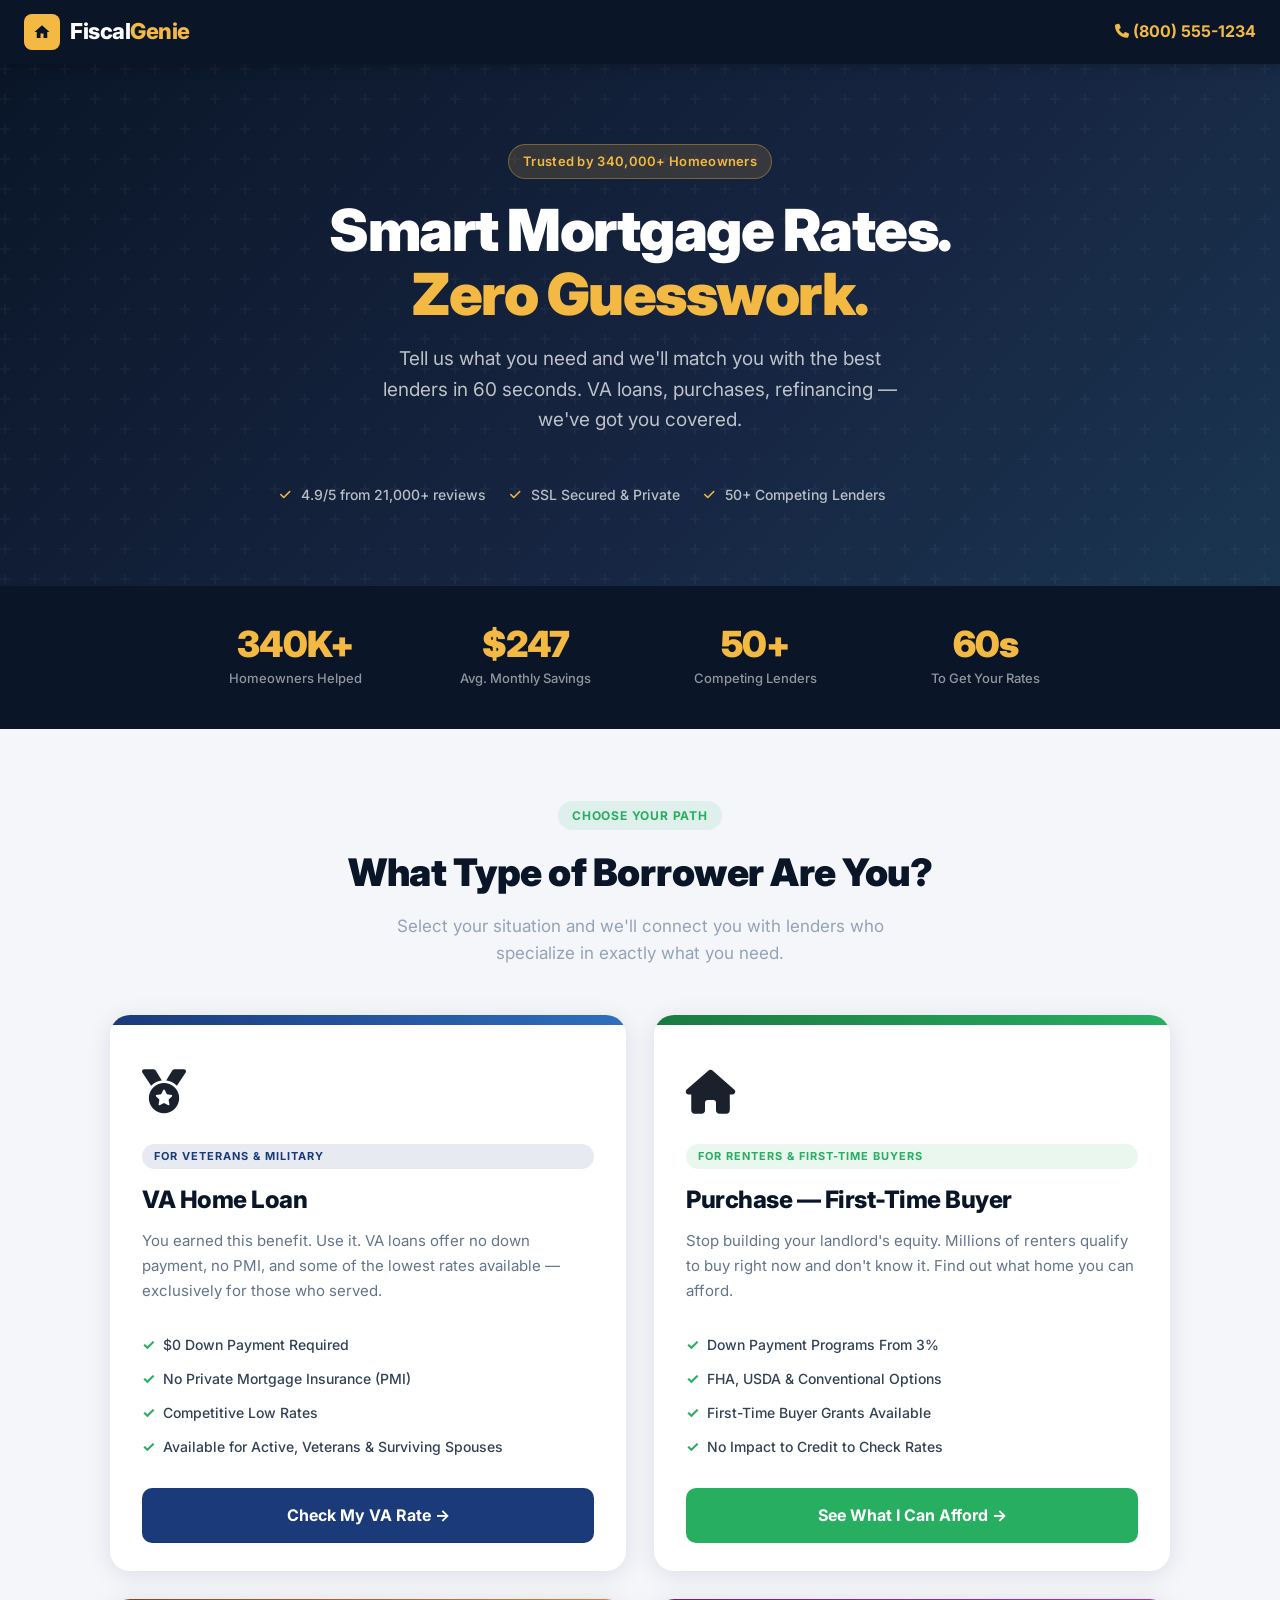
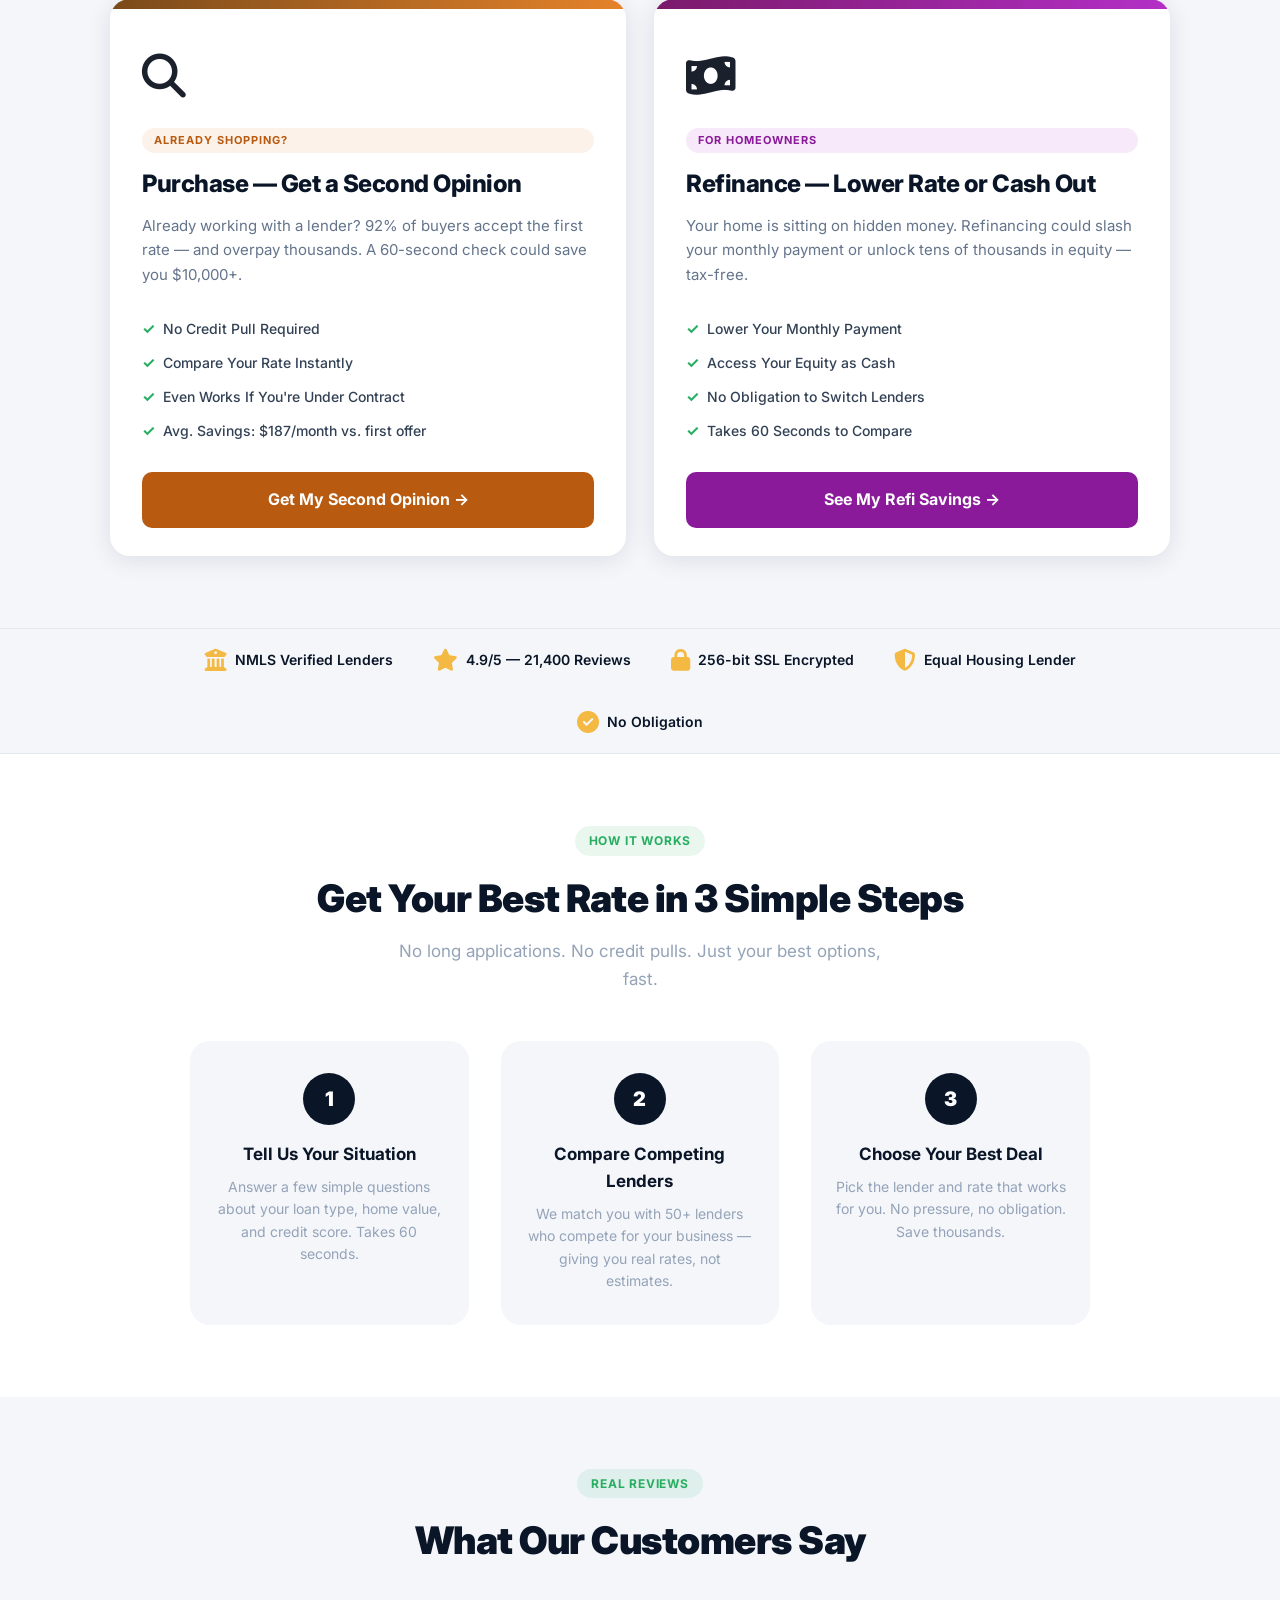
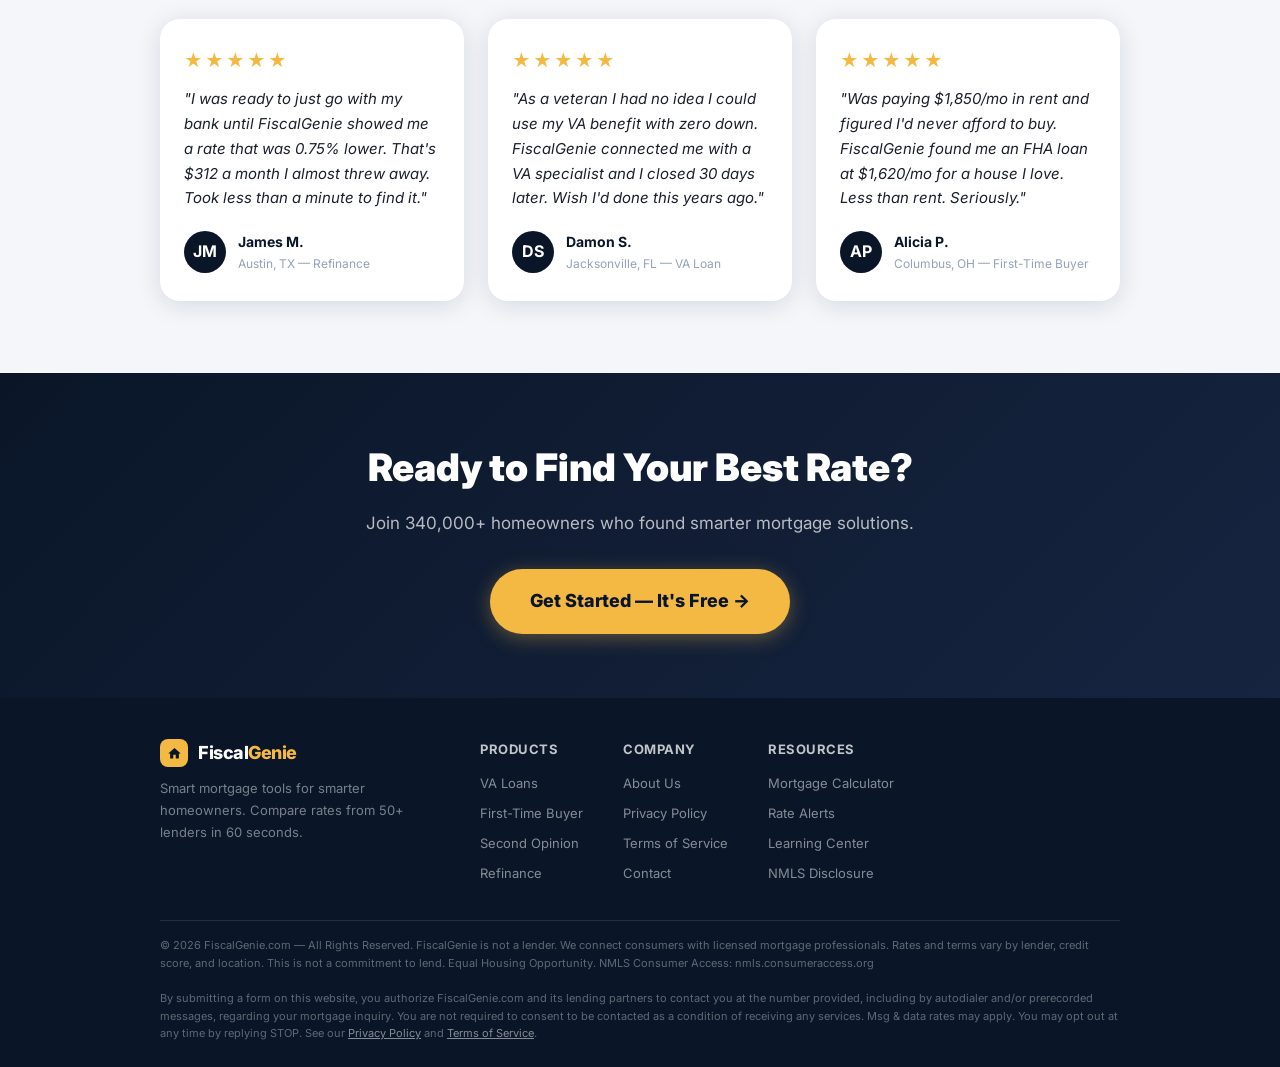
==== index.html @ 1c85b186 "Professional redesign: replace all emoji with Font Awesome 6 icons - Removed all emoji from logo, he" ====
<!DOCTYPE html>
<html lang="en">
<head>
  <meta charset="UTF-8">
  <meta name="viewport" content="width=device-width, initial-scale=1.0">
  <meta name="description" content="FiscalGenie — Find the best mortgage rates for VA loans, home purchases, first-time buyers, and refinancing. Compare 50+ lenders in 60 seconds.">
  <title>FiscalGenie.com — Smart Mortgage Rates | VA, Purchase &amp; Refinance</title>
  <link rel="stylesheet" href="https://cdnjs.cloudflare.com/ajax/libs/font-awesome/6.5.1/css/all.min.css">
  <link rel="stylesheet" href="css/style.css">
  <style>
    /* ---- Hub-specific styles ---- */
    .hub-hero {
      background: linear-gradient(135deg, #0A1628 0%, #162440 55%, #1a3550 100%);
      padding: 80px 24px;
      text-align: center;
      position: relative;
      overflow: hidden;
    }

    .hub-hero::before {
      content: '';
      position: absolute;
      inset: 0;
      background: url("data:image/svg+xml,%3Csvg width='60' height='60' viewBox='0 0 60 60' xmlns='http://www.w3.org/2000/svg'%3E%3Cg fill='none' fill-rule='evenodd'%3E%3Cg fill='%23ffffff' fill-opacity='0.03'%3E%3Cpath d='M36 34v-4h-2v4h-4v2h4v4h2v-4h4v-2h-4zm0-30V0h-2v4h-4v2h4v4h2V6h4V4h-4zM6 34v-4H4v4H0v2h4v4h2v-4h4v-2H6zM6 4V0H4v4H0v2h4v4h2V6h4V4H6z'/%3E%3C/g%3E%3C/g%3E%3C/svg%3E");
    }

    .hub-hero-content { position: relative; z-index: 1; max-width: 720px; margin: 0 auto; }

    .hub-hero h1 {
      font-size: clamp(34px, 5vw, 58px);
      font-weight: 900;
      color: #fff;
      line-height: 1.1;
      letter-spacing: -1.5px;
      margin-bottom: 18px;
    }

    .hub-hero h1 span { color: #F4B942; }

    .hub-hero p {
      font-size: 19px;
      color: rgba(255,255,255,0.72);
      margin-bottom: 48px;
      max-width: 540px;
      margin-left: auto;
      margin-right: auto;
    }

    /* Shopper cards */
    .shoppers-section {
      background: #F4F6FA;
      padding: 72px 24px;
    }

    .shoppers-grid {
      max-width: 1060px;
      margin: 0 auto;
      display: grid;
      grid-template-columns: repeat(2, 1fr);
      gap: 28px;
    }

    .shopper-card {
      background: #fff;
      border-radius: 20px;
      overflow: hidden;
      box-shadow: 0 4px 24px rgba(10,22,40,0.10);
      transition: transform 0.25s, box-shadow 0.25s;
      display: flex;
      flex-direction: column;
      text-decoration: none;
      color: inherit;
    }

    .shopper-card:hover {
      transform: translateY(-5px);
      box-shadow: 0 12px 40px rgba(10,22,40,0.16);
    }

    .card-banner {
      height: 10px;
    }

    .card-banner.va     { background: linear-gradient(90deg, #1a3a7a, #2e6fbf); }
    .card-banner.buyer  { background: linear-gradient(90deg, #1a7a40, #27AE60); }
    .card-banner.refi   { background: linear-gradient(90deg, #7a1a6a, #b42fc7); }
    .card-banner.opinion{ background: linear-gradient(90deg, #7a4a1a, #e5832a); }

    .card-body { padding: 32px 32px 28px; flex: 1; display: flex; flex-direction: column; }

    .card-icon {
      font-size: 44px;
      margin-bottom: 16px;
    }

    .card-tag {
      display: inline-block;
      font-size: 11px;
      font-weight: 700;
      text-transform: uppercase;
      letter-spacing: 1px;
      padding: 4px 12px;
      border-radius: 100px;
      margin-bottom: 12px;
    }

    .card-tag.va      { background: rgba(26,58,122,0.1);  color: #1a3a7a; }
    .card-tag.buyer   { background: rgba(39,174,96,0.1);  color: #27AE60; }
    .card-tag.refi    { background: rgba(180,47,199,0.1); color: #8a1a9a; }
    .card-tag.opinion { background: rgba(229,131,42,0.1); color: #b85a10; }

    .shopper-card h3 {
      font-size: 24px;
      font-weight: 800;
      color: #0A1628;
      margin-bottom: 10px;
      letter-spacing: -0.5px;
    }

    .shopper-card p {
      font-size: 15px;
      color: #64748b;
      line-height: 1.65;
      margin-bottom: 24px;
      flex: 1;
    }

    .card-benefits {
      list-style: none;
      margin-bottom: 24px;
    }

    .card-benefits li {
      font-size: 14px;
      color: #334155;
      padding: 5px 0;
      display: flex;
      align-items: center;
      gap: 8px;
      font-weight: 500;
    }

    .card-benefits li::before { content: '✓'; color: #27AE60; font-weight: 700; font-size: 15px; }

    .card-cta {
      display: inline-flex;
      align-items: center;
      gap: 8px;
      padding: 15px 28px;
      border-radius: 10px;
      font-size: 16px;
      font-weight: 700;
      text-align: center;
      justify-content: center;
      transition: all 0.2s;
    }

    .card-cta.va      { background: #1a3a7a; color: #fff; }
    .card-cta.buyer   { background: #27AE60; color: #fff; }
    .card-cta.refi    { background: #8a1a9a; color: #fff; }
    .card-cta.opinion { background: #b85a10; color: #fff; }

    .shopper-card:hover .card-cta { filter: brightness(1.15); }

    /* Stats bar */
    .stats-bar {
      background: #0A1628;
      padding: 40px 24px;
    }

    .stats-inner {
      max-width: 900px;
      margin: 0 auto;
      display: grid;
      grid-template-columns: repeat(4, 1fr);
      gap: 20px;
      text-align: center;
    }

    .stat-item {}
    .stat-num {
      font-size: 36px;
      font-weight: 900;
      color: #F4B942;
      letter-spacing: -1px;
      line-height: 1;
    }

    .stat-label {
      font-size: 13px;
      color: rgba(255,255,255,0.55);
      margin-top: 6px;
      font-weight: 500;
    }

    .divider { width: 1px; background: rgba(255,255,255,0.1); }

    @media (max-width: 760px) {
      .shoppers-grid { grid-template-columns: 1fr; max-width: 520px; }
      .stats-inner { grid-template-columns: repeat(2, 1fr); }
    }

    @media (max-width: 460px) {
      .stats-inner { grid-template-columns: 1fr 1fr; }
    }
  </style>
</head>
<body>

<!-- HEADER -->
<header class="site-header">
  <a href="/" class="logo">
    <div class="logo-icon"><svg width="18" height="18" viewBox="0 0 24 24" fill="#0A1628" xmlns="http://www.w3.org/2000/svg"><path d="M10 20v-6h4v6h5v-8h3L12 3 2 12h3v8z"/></svg></div>
    <span class="logo-text">Fiscal<span>Genie</span></span>
  </a>
  <div class="header-cta">
    <a href="tel:18005551234" class="header-phone"><i class="fa-solid fa-phone fa-sm"></i> (800) 555-1234</a>
  </div>
</header>

<!-- HERO -->
<section class="hub-hero">
  <div class="hub-hero-content">
    <span class="hero-badge">Trusted by 340,000+ Homeowners</span>
    <h1>Smart Mortgage Rates.<br><span>Zero Guesswork.</span></h1>
    <p>Tell us what you need and we'll match you with the best lenders in 60 seconds. VA loans, purchases, refinancing — we've got you covered.</p>
    <div class="hero-trust">
      <div class="trust-item"><i class="fa-solid fa-check trust-check"></i> 4.9/5 from 21,000+ reviews</div>
      <div class="trust-item"><i class="fa-solid fa-check trust-check"></i> SSL Secured & Private</div>
      <div class="trust-item"><i class="fa-solid fa-check trust-check"></i> 50+ Competing Lenders</div>
    </div>
  </div>
</section>

<!-- STATS BAR -->
<div class="stats-bar">
  <div class="stats-inner">
    <div class="stat-item">
      <div class="stat-num">340K+</div>
      <div class="stat-label">Homeowners Helped</div>
    </div>
    <div class="stat-item">
      <div class="stat-num">$247</div>
      <div class="stat-label">Avg. Monthly Savings</div>
    </div>
    <div class="stat-item">
      <div class="stat-num">50+</div>
      <div class="stat-label">Competing Lenders</div>
    </div>
    <div class="stat-item">
      <div class="stat-num">60s</div>
      <div class="stat-label">To Get Your Rates</div>
    </div>
  </div>
</div>

<!-- SHOPPER CARDS -->
<section class="shoppers-section">
  <div class="section-header">
    <span class="section-label">Choose Your Path</span>
    <h2>What Type of Borrower Are You?</h2>
    <p>Select your situation and we'll connect you with lenders who specialize in exactly what you need.</p>
  </div>

  <div class="shoppers-grid">

    <!-- VA Loan -->
    <a href="va-loan.html" class="shopper-card">
      <div class="card-banner va"></div>
      <div class="card-body">
        <div class="card-icon"><i class="fa-solid fa-medal"></i></div>
        <span class="card-tag va">For Veterans & Military</span>
        <h3>VA Home Loan</h3>
        <p>You earned this benefit. Use it. VA loans offer no down payment, no PMI, and some of the lowest rates available — exclusively for those who served.</p>
        <ul class="card-benefits">
          <li>$0 Down Payment Required</li>
          <li>No Private Mortgage Insurance (PMI)</li>
          <li>Competitive Low Rates</li>
          <li>Available for Active, Veterans & Surviving Spouses</li>
        </ul>
        <span class="card-cta va">Check My VA Rate →</span>
      </div>
    </a>

    <!-- First-Time Buyer -->
    <a href="first-time-buyer.html" class="shopper-card">
      <div class="card-banner buyer"></div>
      <div class="card-body">
        <div class="card-icon"><i class="fa-solid fa-house"></i></div>
        <span class="card-tag buyer">For Renters & First-Time Buyers</span>
        <h3>Purchase — First-Time Buyer</h3>
        <p>Stop building your landlord's equity. Millions of renters qualify to buy right now and don't know it. Find out what home you can afford.</p>
        <ul class="card-benefits">
          <li>Down Payment Programs From 3%</li>
          <li>FHA, USDA & Conventional Options</li>
          <li>First-Time Buyer Grants Available</li>
          <li>No Impact to Credit to Check Rates</li>
        </ul>
        <span class="card-cta buyer">See What I Can Afford →</span>
      </div>
    </a>

    <!-- Second Opinion -->
    <a href="second-opinion.html" class="shopper-card">
      <div class="card-banner opinion"></div>
      <div class="card-body">
        <div class="card-icon"><i class="fa-solid fa-magnifying-glass"></i></div>
        <span class="card-tag opinion">Already Shopping?</span>
        <h3>Purchase — Get a Second Opinion</h3>
        <p>Already working with a lender? 92% of buyers accept the first rate — and overpay thousands. A 60-second check could save you $10,000+.</p>
        <ul class="card-benefits">
          <li>No Credit Pull Required</li>
          <li>Compare Your Rate Instantly</li>
          <li>Even Works If You're Under Contract</li>
          <li>Avg. Savings: $187/month vs. first offer</li>
        </ul>
        <span class="card-cta opinion">Get My Second Opinion →</span>
      </div>
    </a>

    <!-- Refinance -->
    <a href="refinance.html" class="shopper-card">
      <div class="card-banner refi"></div>
      <div class="card-body">
        <div class="card-icon"><i class="fa-solid fa-money-bill-wave"></i></div>
        <span class="card-tag refi">For Homeowners</span>
        <h3>Refinance — Lower Rate or Cash Out</h3>
        <p>Your home is sitting on hidden money. Refinancing could slash your monthly payment or unlock tens of thousands in equity — tax-free.</p>
        <ul class="card-benefits">
          <li>Lower Your Monthly Payment</li>
          <li>Access Your Equity as Cash</li>
          <li>No Obligation to Switch Lenders</li>
          <li>Takes 60 Seconds to Compare</li>
        </ul>
        <span class="card-cta refi">See My Refi Savings →</span>
      </div>
    </a>

  </div>
</section>

<!-- TRUST STRIP -->
<div class="trust-strip">
  <div class="trust-strip-inner">
    <div class="trust-badge"><i class="fa-solid fa-building-columns tb-icon"></i> NMLS Verified Lenders</div>
    <div class="trust-badge"><i class="fa-solid fa-star tb-icon"></i> 4.9/5 — 21,400 Reviews</div>
    <div class="trust-badge"><i class="fa-solid fa-lock tb-icon"></i> 256-bit SSL Encrypted</div>
    <div class="trust-badge"><i class="fa-solid fa-shield-halved tb-icon"></i> Equal Housing Lender</div>
    <div class="trust-badge"><i class="fa-solid fa-circle-check tb-icon"></i> No Obligation</div>
  </div>
</div>

<!-- HOW IT WORKS -->
<section class="how-section">
  <div class="section-header">
    <span class="section-label">How It Works</span>
    <h2>Get Your Best Rate in 3 Simple Steps</h2>
    <p>No long applications. No credit pulls. Just your best options, fast.</p>
  </div>
  <div class="steps-grid">
    <div class="step-card">
      <div class="step-num">1</div>
      <h3>Tell Us Your Situation</h3>
      <p>Answer a few simple questions about your loan type, home value, and credit score. Takes 60 seconds.</p>
    </div>
    <div class="step-card">
      <div class="step-num">2</div>
      <h3>Compare Competing Lenders</h3>
      <p>We match you with 50+ lenders who compete for your business — giving you real rates, not estimates.</p>
    </div>
    <div class="step-card">
      <div class="step-num">3</div>
      <h3>Choose Your Best Deal</h3>
      <p>Pick the lender and rate that works for you. No pressure, no obligation. Save thousands.</p>
    </div>
  </div>
</section>

<!-- TESTIMONIALS -->
<section class="testimonials-section">
  <div class="section-header">
    <span class="section-label">Real Reviews</span>
    <h2>What Our Customers Say</h2>
  </div>
  <div class="testimonials-grid">
    <div class="testimonial-card">
      <div class="stars">★★★★★</div>
      <p class="testimonial-text">"I was ready to just go with my bank until FiscalGenie showed me a rate that was 0.75% lower. That's $312 a month I almost threw away. Took less than a minute to find it."</p>
      <div class="testimonial-author">
        <div class="author-avatar">JM</div>
        <div>
          <div class="author-name">James M.</div>
          <div class="author-loc">Austin, TX — Refinance</div>
        </div>
      </div>
    </div>
    <div class="testimonial-card">
      <div class="stars">★★★★★</div>
      <p class="testimonial-text">"As a veteran I had no idea I could use my VA benefit with zero down. FiscalGenie connected me with a VA specialist and I closed 30 days later. Wish I'd done this years ago."</p>
      <div class="testimonial-author">
        <div class="author-avatar">DS</div>
        <div>
          <div class="author-name">Damon S.</div>
          <div class="author-loc">Jacksonville, FL — VA Loan</div>
        </div>
      </div>
    </div>
    <div class="testimonial-card">
      <div class="stars">★★★★★</div>
      <p class="testimonial-text">"Was paying $1,850/mo in rent and figured I'd never afford to buy. FiscalGenie found me an FHA loan at $1,620/mo for a house I love. Less than rent. Seriously."</p>
      <div class="testimonial-author">
        <div class="author-avatar">AP</div>
        <div>
          <div class="author-name">Alicia P.</div>
          <div class="author-loc">Columbus, OH — First-Time Buyer</div>
        </div>
      </div>
    </div>
  </div>
</section>

<!-- CTA BAND -->
<section class="cta-band">
  <h2>Ready to Find Your Best Rate?</h2>
  <p>Join 340,000+ homeowners who found smarter mortgage solutions.</p>
  <a href="va-loan.html" class="btn-cta">Get Started — It's Free →</a>
</section>

<!-- FOOTER -->
<footer class="site-footer">
  <div class="footer-inner">
    <div class="footer-top">
      <div class="footer-brand">
        <a href="/" class="logo">
          <div class="logo-icon" style="width:28px;height:28px;"><svg width="15" height="15" viewBox="0 0 24 24" fill="#0A1628" xmlns="http://www.w3.org/2000/svg"><path d="M10 20v-6h4v6h5v-8h3L12 3 2 12h3v8z"/></svg></div>
          <span class="logo-text" style="font-size:18px;">Fiscal<span>Genie</span></span>
        </a>
        <p>Smart mortgage tools for smarter homeowners. Compare rates from 50+ lenders in 60 seconds.</p>
      </div>
      <div class="footer-links">
        <div class="footer-col">
          <h4>Products</h4>
          <a href="va-loan.html">VA Loans</a>
          <a href="first-time-buyer.html">First-Time Buyer</a>
          <a href="second-opinion.html">Second Opinion</a>
          <a href="refinance.html">Refinance</a>
        </div>
        <div class="footer-col">
          <h4>Company</h4>
          <a href="/about.html">About Us</a>
          <a href="/privacy.html">Privacy Policy</a>
          <a href="/terms.html">Terms of Service</a>
          <a href="/contact.html">Contact</a>
        </div>
        <div class="footer-col">
          <h4>Resources</h4>
          <a href="#">Mortgage Calculator</a>
          <a href="#">Rate Alerts</a>
          <a href="#">Learning Center</a>
          <a href="#">NMLS Disclosure</a>
        </div>
      </div>
    </div>
    <hr class="footer-divider">
    <div class="footer-legal">
      <p>© 2026 FiscalGenie.com — All Rights Reserved. FiscalGenie is not a lender. We connect consumers with licensed mortgage professionals. Rates and terms vary by lender, credit score, and location. This is not a commitment to lend. Equal Housing Opportunity. NMLS Consumer Access: nmls.consumeraccess.org</p>
      <br>
      <p>By submitting a form on this website, you authorize FiscalGenie.com and its lending partners to contact you at the number provided, including by autodialer and/or prerecorded messages, regarding your mortgage inquiry. You are not required to consent to be contacted as a condition of receiving any services. Msg & data rates may apply. You may opt out at any time by replying STOP. See our <a href="/privacy.html" style="color:rgba(255,255,255,0.5)">Privacy Policy</a> and <a href="/terms.html" style="color:rgba(255,255,255,0.5)">Terms of Service</a>.</p>
    </div>
  </div>
</footer>

</body>
</html>
---- css/style.css ----
/* ============================================
   FiscalGenie Mortgage - Shared Styles
   Brand: Navy #0A1628 | Gold #F4B942 | Green #27AE60
   ============================================ */

@import url('https://fonts.googleapis.com/css2?family=Inter:wght@400;500;600;700;800;900&display=swap');

*, *::before, *::after { box-sizing: border-box; margin: 0; padding: 0; }

:root {
  --navy:   #0A1628;
  --navy2:  #162440;
  --gold:   #F4B942;
  --gold2:  #e5a62a;
  --green:  #27AE60;
  --green2: #219150;
  --red:    #E74C3C;
  --gray:   #F4F6FA;
  --gray2:  #E2E8F0;
  --gray3:  #94A3B8;
  --text:   #1A202C;
  --white:  #FFFFFF;
  --shadow: 0 4px 24px rgba(10,22,40,0.13);
  --shadow-lg: 0 8px 40px rgba(10,22,40,0.18);
  --radius: 12px;
  --radius-lg: 20px;
}

html { scroll-behavior: smooth; }

body {
  font-family: 'Inter', -apple-system, BlinkMacSystemFont, sans-serif;
  color: var(--text);
  background: var(--white);
  line-height: 1.6;
  -webkit-font-smoothing: antialiased;
}

/* ---- HEADER ---- */
.site-header {
  background: var(--navy);
  padding: 14px 24px;
  display: flex;
  align-items: center;
  justify-content: space-between;
  position: sticky;
  top: 0;
  z-index: 100;
  box-shadow: 0 2px 12px rgba(0,0,0,0.25);
}

.logo {
  display: flex;
  align-items: center;
  gap: 10px;
  text-decoration: none;
}

.logo-icon {
  width: 36px;
  height: 36px;
  background: var(--gold);
  border-radius: 8px;
  display: flex;
  align-items: center;
  justify-content: center;
  font-size: 20px;
}

.logo-text {
  color: var(--white);
  font-size: 22px;
  font-weight: 800;
  letter-spacing: -0.5px;
}

.logo-text span { color: var(--gold); }

.header-cta {
  display: flex;
  align-items: center;
  gap: 16px;
}

.header-phone {
  color: var(--gold);
  font-weight: 700;
  font-size: 16px;
  text-decoration: none;
}

.header-phone:hover { color: #fff; }

/* ---- HERO ---- */
.hero {
  background: linear-gradient(135deg, var(--navy) 0%, var(--navy2) 60%, #1e3a5f 100%);
  min-height: 620px;
  display: flex;
  align-items: center;
  position: relative;
  overflow: hidden;
  padding: 60px 24px;
}

.hero::before {
  content: '';
  position: absolute;
  inset: 0;
  background: url("data:image/svg+xml,%3Csvg width='60' height='60' viewBox='0 0 60 60' xmlns='http://www.w3.org/2000/svg'%3E%3Cg fill='none' fill-rule='evenodd'%3E%3Cg fill='%23ffffff' fill-opacity='0.03'%3E%3Cpath d='M36 34v-4h-2v4h-4v2h4v4h2v-4h4v-2h-4zm0-30V0h-2v4h-4v2h4v4h2V6h4V4h-4zM6 34v-4H4v4H0v2h4v4h2v-4h4v-2H6zM6 4V0H4v4H0v2h4v4h2V6h4V4H6z'/%3E%3C/g%3E%3C/g%3E%3C/svg%3E");
}

.hero-inner {
  max-width: 1100px;
  margin: 0 auto;
  width: 100%;
  display: grid;
  grid-template-columns: 1fr 420px;
  gap: 48px;
  align-items: center;
}

.hero-content { position: relative; z-index: 1; }

.hero-badge {
  display: inline-flex;
  align-items: center;
  gap: 6px;
  background: rgba(244,185,66,0.15);
  border: 1px solid rgba(244,185,66,0.35);
  color: var(--gold);
  font-size: 13px;
  font-weight: 600;
  padding: 6px 14px;
  border-radius: 100px;
  margin-bottom: 20px;
  letter-spacing: 0.3px;
}

.hero h1 {
  font-size: clamp(32px, 4vw, 52px);
  font-weight: 900;
  color: var(--white);
  line-height: 1.1;
  margin-bottom: 18px;
  letter-spacing: -1px;
}

.hero h1 .highlight { color: var(--gold); }

.hero-sub {
  font-size: 18px;
  color: rgba(255,255,255,0.75);
  margin-bottom: 32px;
  max-width: 480px;
  line-height: 1.65;
}

.hero-trust {
  display: flex;
  align-items: center;
  gap: 24px;
  flex-wrap: wrap;
}

.trust-item {
  display: flex;
  align-items: center;
  gap: 8px;
  color: rgba(255,255,255,0.7);
  font-size: 14px;
  font-weight: 500;
}

.trust-check { color: var(--gold); font-size: 12px; margin-right: 2px; }
.trust-item .icon { font-size: 18px; }

/* ---- FORM CARD ---- */
.form-card {
  background: var(--white);
  border-radius: var(--radius-lg);
  box-shadow: var(--shadow-lg);
  overflow: hidden;
  position: relative;
  z-index: 2;
}

.form-card-header {
  background: var(--navy);
  padding: 20px 28px 16px;
  text-align: center;
}

.form-card-header h2 {
  color: var(--white);
  font-size: 20px;
  font-weight: 700;
}

.form-card-header p {
  color: rgba(255,255,255,0.65);
  font-size: 13px;
  margin-top: 4px;
}

/* ---- PROGRESS BAR ---- */
.progress-bar-wrap {
  padding: 0 28px;
  background: var(--gray);
  padding-top: 12px;
  padding-bottom: 0;
}

.progress-steps {
  display: flex;
  gap: 0;
  justify-content: space-between;
  position: relative;
}

.progress-steps::before {
  content: '';
  position: absolute;
  top: 14px;
  left: 14px;
  right: 14px;
  height: 3px;
  background: var(--gray2);
  z-index: 0;
}

.progress-fill {
  position: absolute;
  top: 14px;
  left: 14px;
  height: 3px;
  background: var(--green);
  z-index: 1;
  transition: width 0.4s ease;
}

.progress-step {
  display: flex;
  flex-direction: column;
  align-items: center;
  gap: 6px;
  position: relative;
  z-index: 2;
}

.step-dot {
  width: 28px;
  height: 28px;
  border-radius: 50%;
  background: var(--gray2);
  display: flex;
  align-items: center;
  justify-content: center;
  font-size: 12px;
  font-weight: 700;
  color: var(--gray3);
  transition: all 0.3s;
}

.progress-step.active .step-dot {
  background: var(--navy);
  color: var(--white);
}

.progress-step.done .step-dot {
  background: var(--green);
  color: var(--white);
}

.step-label {
  font-size: 10px;
  color: var(--gray3);
  font-weight: 600;
  text-transform: uppercase;
  letter-spacing: 0.5px;
  white-space: nowrap;
}

.progress-step.active .step-label { color: var(--navy); }
.progress-step.done .step-label { color: var(--green); }

/* ---- FORM STEPS ---- */
.form-steps { padding: 24px 28px 20px; }

.form-step { display: none; }
.form-step.active { display: block; animation: fadeIn 0.3s ease; }

@keyframes fadeIn { from { opacity: 0; transform: translateY(8px); } to { opacity: 1; transform: none; } }

.step-question {
  font-size: 17px;
  font-weight: 700;
  color: var(--navy);
  margin-bottom: 16px;
  line-height: 1.3;
}

/* Button grid for option selection */
.option-grid {
  display: grid;
  grid-template-columns: 1fr 1fr;
  gap: 10px;
  margin-bottom: 8px;
}

.option-grid.cols-1 { grid-template-columns: 1fr; }
.option-grid.cols-3 { grid-template-columns: repeat(3, 1fr); }

.option-btn {
  display: flex;
  flex-direction: column;
  align-items: center;
  justify-content: center;
  gap: 6px;
  padding: 14px 10px;
  border: 2px solid var(--gray2);
  border-radius: var(--radius);
  background: var(--white);
  cursor: pointer;
  font-size: 14px;
  font-weight: 600;
  color: var(--text);
  transition: all 0.2s;
  text-align: center;
  min-height: 64px;
}

.option-btn .opt-icon { font-size: 22px; }

.option-btn:hover {
  border-color: var(--navy);
  background: var(--gray);
}

.option-btn.selected {
  border-color: var(--green);
  background: rgba(39,174,96,0.07);
  color: var(--green2);
}

/* Standard inputs */
.form-group { margin-bottom: 14px; }

.form-label {
  display: block;
  font-size: 13px;
  font-weight: 600;
  color: var(--navy);
  margin-bottom: 6px;
}

.form-input, .form-select {
  width: 100%;
  padding: 13px 16px;
  border: 2px solid var(--gray2);
  border-radius: 10px;
  font-size: 15px;
  font-family: inherit;
  color: var(--text);
  background: var(--white);
  transition: border-color 0.2s;
  -webkit-appearance: none;
}

.form-input:focus, .form-select:focus {
  outline: none;
  border-color: var(--navy);
}

.form-input.error { border-color: var(--red); }

.form-row { display: grid; grid-template-columns: 1fr 1fr; gap: 12px; }

/* Buttons */
.btn-next, .btn-submit {
  width: 100%;
  padding: 16px;
  border: none;
  border-radius: 10px;
  font-size: 17px;
  font-weight: 800;
  cursor: pointer;
  transition: all 0.2s;
  display: flex;
  align-items: center;
  justify-content: center;
  gap: 8px;
  margin-top: 8px;
}

.btn-next {
  background: var(--navy);
  color: var(--white);
}

.btn-next:hover { background: var(--navy2); transform: translateY(-1px); }

.btn-submit {
  background: var(--green);
  color: var(--white);
}

.btn-submit:hover { background: var(--green2); transform: translateY(-1px); }

.btn-back {
  background: none;
  border: none;
  color: var(--gray3);
  font-size: 13px;
  cursor: pointer;
  display: flex;
  align-items: center;
  gap: 4px;
  margin-bottom: 12px;
  padding: 0;
  font-family: inherit;
}

.btn-back:hover { color: var(--navy); }

.form-disclaimer {
  font-size: 11px;
  color: var(--gray3);
  text-align: center;
  margin-top: 10px;
  line-height: 1.5;
}

/* ---- THANK YOU ---- */
.thank-you-step {
  text-align: center;
  padding: 16px 0 8px;
}

.thank-you-step .ty-icon {
  font-size: 52px;
  margin-bottom: 12px;
}

.thank-you-step h3 {
  font-size: 22px;
  font-weight: 800;
  color: var(--navy);
  margin-bottom: 8px;
}

.thank-you-step p {
  color: var(--gray3);
  font-size: 15px;
  line-height: 1.6;
}

/* ---- TRUST STRIP ---- */
.trust-strip {
  background: var(--gray);
  border-top: 1px solid var(--gray2);
  border-bottom: 1px solid var(--gray2);
  padding: 20px 24px;
}

.trust-strip-inner {
  max-width: 900px;
  margin: 0 auto;
  display: flex;
  align-items: center;
  justify-content: center;
  gap: 40px;
  flex-wrap: wrap;
}

.trust-badge {
  display: flex;
  align-items: center;
  gap: 8px;
  font-size: 14px;
  font-weight: 600;
  color: var(--navy);
}

.trust-badge .tb-icon { font-size: 22px; }

/* ---- HOW IT WORKS ---- */
.how-section {
  padding: 72px 24px;
  background: var(--white);
}

.section-header {
  text-align: center;
  margin-bottom: 48px;
}

.section-label {
  display: inline-block;
  background: rgba(39,174,96,0.1);
  color: var(--green);
  font-size: 12px;
  font-weight: 700;
  padding: 5px 14px;
  border-radius: 100px;
  letter-spacing: 0.8px;
  text-transform: uppercase;
  margin-bottom: 12px;
}

.section-header h2 {
  font-size: clamp(26px, 3.5vw, 38px);
  font-weight: 900;
  color: var(--navy);
  letter-spacing: -0.5px;
}

.section-header p {
  color: var(--gray3);
  font-size: 17px;
  margin-top: 10px;
  max-width: 520px;
  margin-left: auto;
  margin-right: auto;
}

.steps-grid {
  max-width: 900px;
  margin: 0 auto;
  display: grid;
  grid-template-columns: repeat(3, 1fr);
  gap: 32px;
}

.step-card {
  text-align: center;
  padding: 32px 24px;
  border-radius: var(--radius-lg);
  background: var(--gray);
  position: relative;
}

.step-num {
  width: 52px;
  height: 52px;
  background: var(--navy);
  color: var(--white);
  border-radius: 50%;
  display: flex;
  align-items: center;
  justify-content: center;
  font-size: 20px;
  font-weight: 900;
  margin: 0 auto 16px;
}

.step-card h3 {
  font-size: 17px;
  font-weight: 700;
  color: var(--navy);
  margin-bottom: 8px;
}

.step-card p {
  font-size: 14px;
  color: var(--gray3);
  line-height: 1.6;
}

/* ---- TESTIMONIALS ---- */
.testimonials-section {
  background: var(--gray);
  padding: 72px 24px;
}

.testimonials-grid {
  max-width: 960px;
  margin: 0 auto;
  display: grid;
  grid-template-columns: repeat(3, 1fr);
  gap: 24px;
  margin-top: 0;
}

.testimonial-card {
  background: var(--white);
  border-radius: var(--radius-lg);
  padding: 28px 24px;
  box-shadow: var(--shadow);
}

.stars {
  color: var(--gold);
  font-size: 18px;
  letter-spacing: 2px;
  margin-bottom: 12px;
}

.testimonial-text {
  font-size: 15px;
  color: var(--text);
  line-height: 1.65;
  margin-bottom: 20px;
  font-style: italic;
}

.testimonial-author {
  display: flex;
  align-items: center;
  gap: 12px;
}

.author-avatar {
  width: 42px;
  height: 42px;
  border-radius: 50%;
  background: var(--navy);
  display: flex;
  align-items: center;
  justify-content: center;
  color: var(--white);
  font-weight: 700;
  font-size: 16px;
  flex-shrink: 0;
}

.author-name { font-weight: 700; font-size: 14px; color: var(--navy); }
.author-loc { font-size: 12px; color: var(--gray3); }

/* ---- FAQ ---- */
.faq-section {
  padding: 72px 24px;
  background: var(--white);
}

.faq-list {
  max-width: 720px;
  margin: 0 auto;
}

.faq-item {
  border-bottom: 1px solid var(--gray2);
}

.faq-q {
  width: 100%;
  background: none;
  border: none;
  padding: 20px 0;
  display: flex;
  align-items: center;
  justify-content: space-between;
  font-size: 16px;
  font-weight: 600;
  color: var(--navy);
  cursor: pointer;
  font-family: inherit;
  text-align: left;
  gap: 12px;
}

.faq-q .faq-icon {
  font-size: 20px;
  color: var(--gray3);
  flex-shrink: 0;
  transition: transform 0.3s;
}

.faq-item.open .faq-icon { transform: rotate(45deg); }

.faq-a {
  font-size: 15px;
  color: var(--gray3);
  line-height: 1.7;
  max-height: 0;
  overflow: hidden;
  transition: max-height 0.4s ease, padding 0.3s;
  padding-bottom: 0;
}

.faq-item.open .faq-a {
  max-height: 300px;
  padding-bottom: 20px;
}

/* ---- CTA BAND ---- */
.cta-band {
  background: linear-gradient(135deg, var(--navy) 0%, var(--navy2) 100%);
  padding: 64px 24px;
  text-align: center;
}

.cta-band h2 {
  font-size: clamp(26px, 3.5vw, 38px);
  font-weight: 900;
  color: var(--white);
  margin-bottom: 12px;
}

.cta-band p {
  color: rgba(255,255,255,0.7);
  font-size: 17px;
  margin-bottom: 32px;
}

.btn-cta {
  display: inline-flex;
  align-items: center;
  gap: 8px;
  background: var(--gold);
  color: var(--navy);
  padding: 18px 40px;
  border-radius: 100px;
  font-size: 18px;
  font-weight: 800;
  text-decoration: none;
  transition: all 0.2s;
  box-shadow: 0 4px 20px rgba(244,185,66,0.35);
}

.btn-cta:hover { background: var(--gold2); transform: translateY(-2px); }

/* ---- FOOTER ---- */
.site-footer {
  background: var(--navy);
  padding: 40px 24px 24px;
  color: rgba(255,255,255,0.5);
  font-size: 12px;
  line-height: 1.7;
}

.footer-inner {
  max-width: 960px;
  margin: 0 auto;
}

.footer-top {
  display: flex;
  gap: 40px;
  margin-bottom: 28px;
  flex-wrap: wrap;
}

.footer-brand .logo-text { font-size: 18px; }
.footer-brand p { font-size: 13px; color: rgba(255,255,255,0.45); margin-top: 8px; max-width: 280px; }

.footer-links {
  display: flex;
  gap: 40px;
  flex-wrap: wrap;
}

.footer-col h4 {
  color: rgba(255,255,255,0.75);
  font-size: 13px;
  font-weight: 700;
  margin-bottom: 12px;
  text-transform: uppercase;
  letter-spacing: 0.5px;
}

.footer-col a {
  display: block;
  color: rgba(255,255,255,0.5);
  text-decoration: none;
  font-size: 13px;
  margin-bottom: 8px;
}

.footer-col a:hover { color: rgba(255,255,255,0.8); }

.footer-divider {
  border: none;
  border-top: 1px solid rgba(255,255,255,0.1);
  margin-bottom: 16px;
}

.footer-legal { font-size: 11px; line-height: 1.6; color: rgba(255,255,255,0.35); }

/* ---- RESPONSIVE ---- */
@media (max-width: 860px) {
  .hero-inner { grid-template-columns: 1fr; }
  .form-card { max-width: 520px; margin: 0 auto; }
  .steps-grid { grid-template-columns: 1fr; max-width: 460px; }
  .testimonials-grid { grid-template-columns: 1fr; max-width: 460px; }
  .footer-top { flex-direction: column; }
}

@media (max-width: 480px) {
  .option-grid { grid-template-columns: 1fr; }
  .option-grid.cols-3 { grid-template-columns: 1fr 1fr; }
  .form-row { grid-template-columns: 1fr; }
  .hero { padding: 40px 16px; }
  .form-steps { padding: 20px 20px 16px; }
  .trust-strip-inner { gap: 20px; }
}

/* ---- ICON HELPERS ---- */
.opt-icon {
  display: block;
  font-size: 20px;
  line-height: 1;
  margin-bottom: 4px;
  color: var(--navy);
  transition: color 0.2s;
}
.option-btn:hover .opt-icon,
.option-btn.selected .opt-icon { color: var(--green); }

/* Full-width option rows: icon left of text */
.option-grid.cols-1 .option-btn {
  flex-direction: row;
  justify-content: flex-start;
  gap: 14px;
  text-align: left;
}
.option-grid.cols-1 .opt-icon {
  display: inline-block;
  margin-bottom: 0;
  min-width: 20px;
  text-align: center;
}

.tb-icon { font-size: 14px; line-height: 1; color: var(--gold); }

.use-icon { font-size: 16px; margin-right: 8px; color: var(--green); }

.ty-note {
  margin-top: 20px;
  padding: 16px;
  background: #f0fdf4;
  border-radius: 10px;
  font-size: 13px;
  color: #166534;
  line-height: 1.6;
}

/* ---- UTILITY ---- */
.text-center { text-align: center; }
.mt-8 { margin-top: 8px; }
.hidden { display: none !important; }

/* ---- PAGE SPECIFIC OVERRIDES ---- */
.hero-va { background: linear-gradient(135deg, #0a1628 0%, #1a2d4d 50%, #0d2444 100%); }
.hero-purchase { background: linear-gradient(135deg, #0A1628 0%, #162440 50%, #1a3a50 100%); }
.hero-refi { background: linear-gradient(135deg, #0a1628 0%, #1e1440 50%, #162030 100%); }
.hero-opinion { background: linear-gradient(135deg, #0a1628 0%, #162033 50%, #0a2020 100%); }
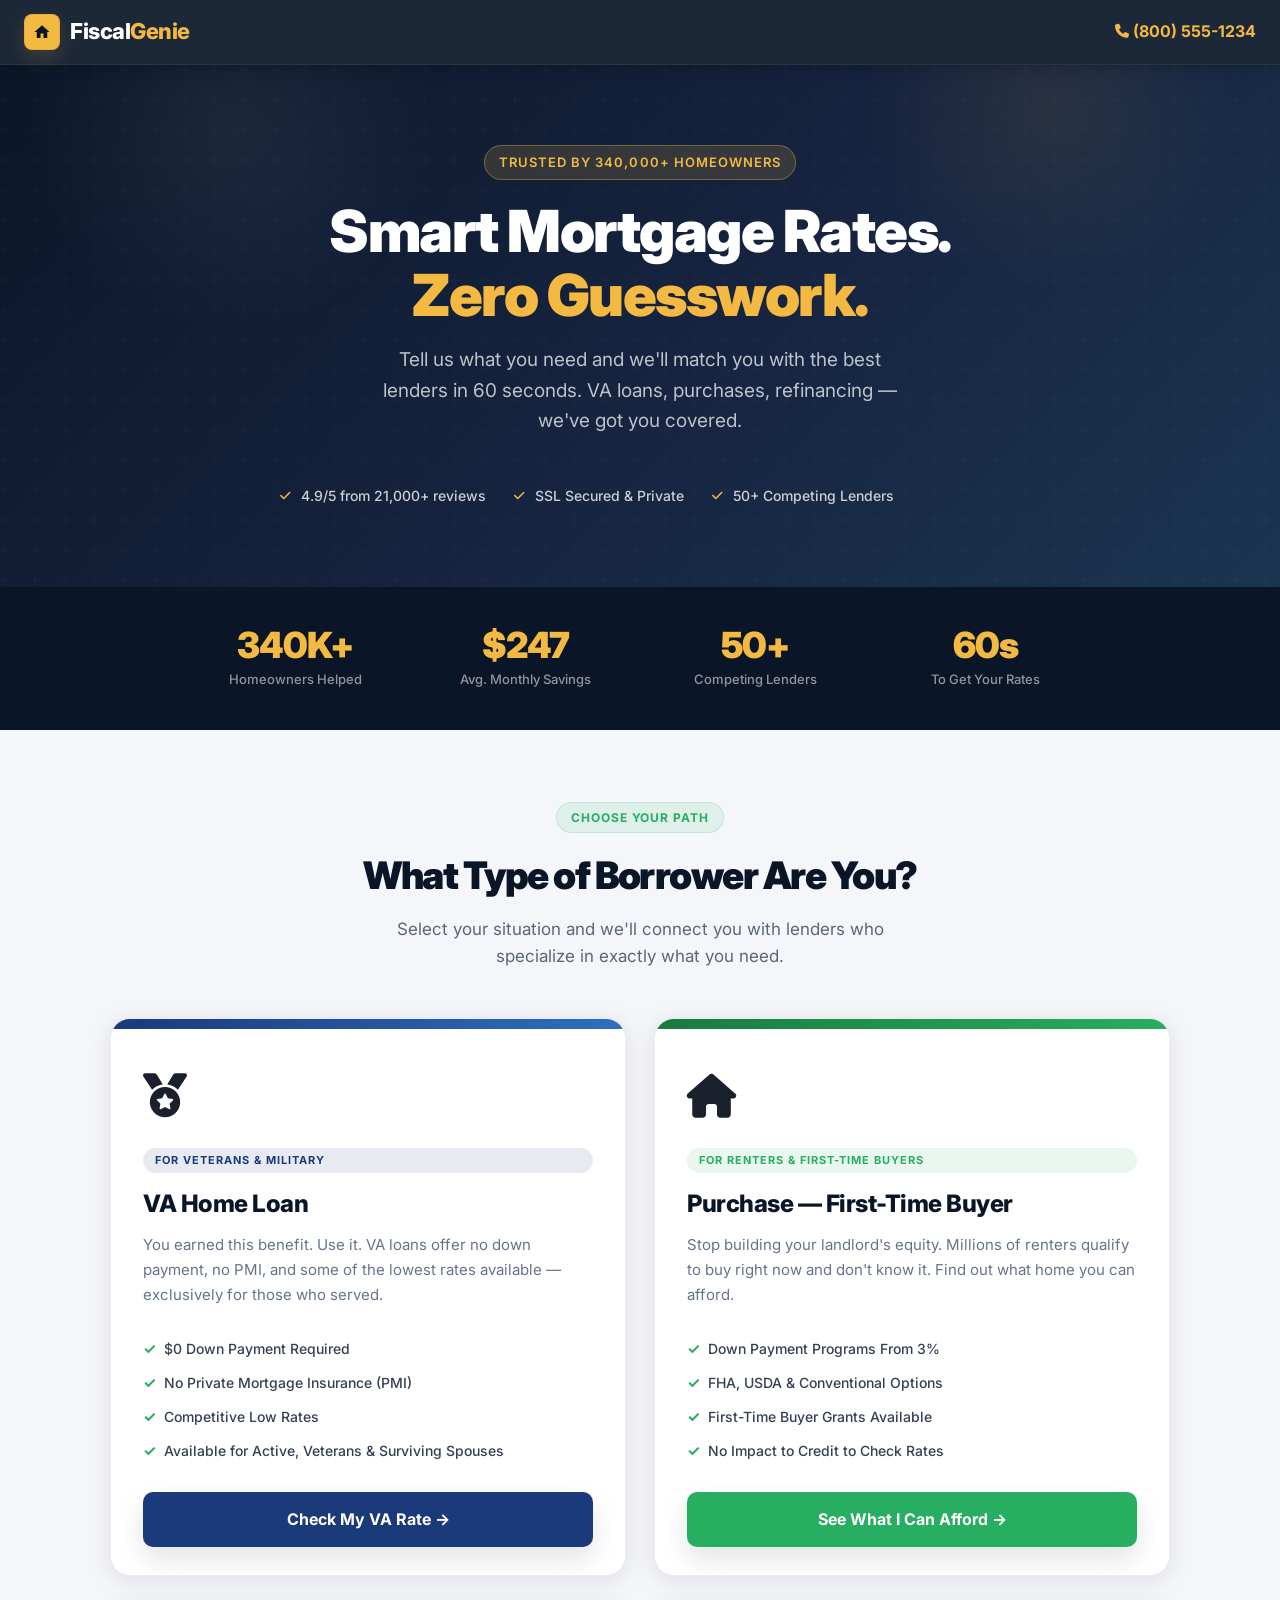
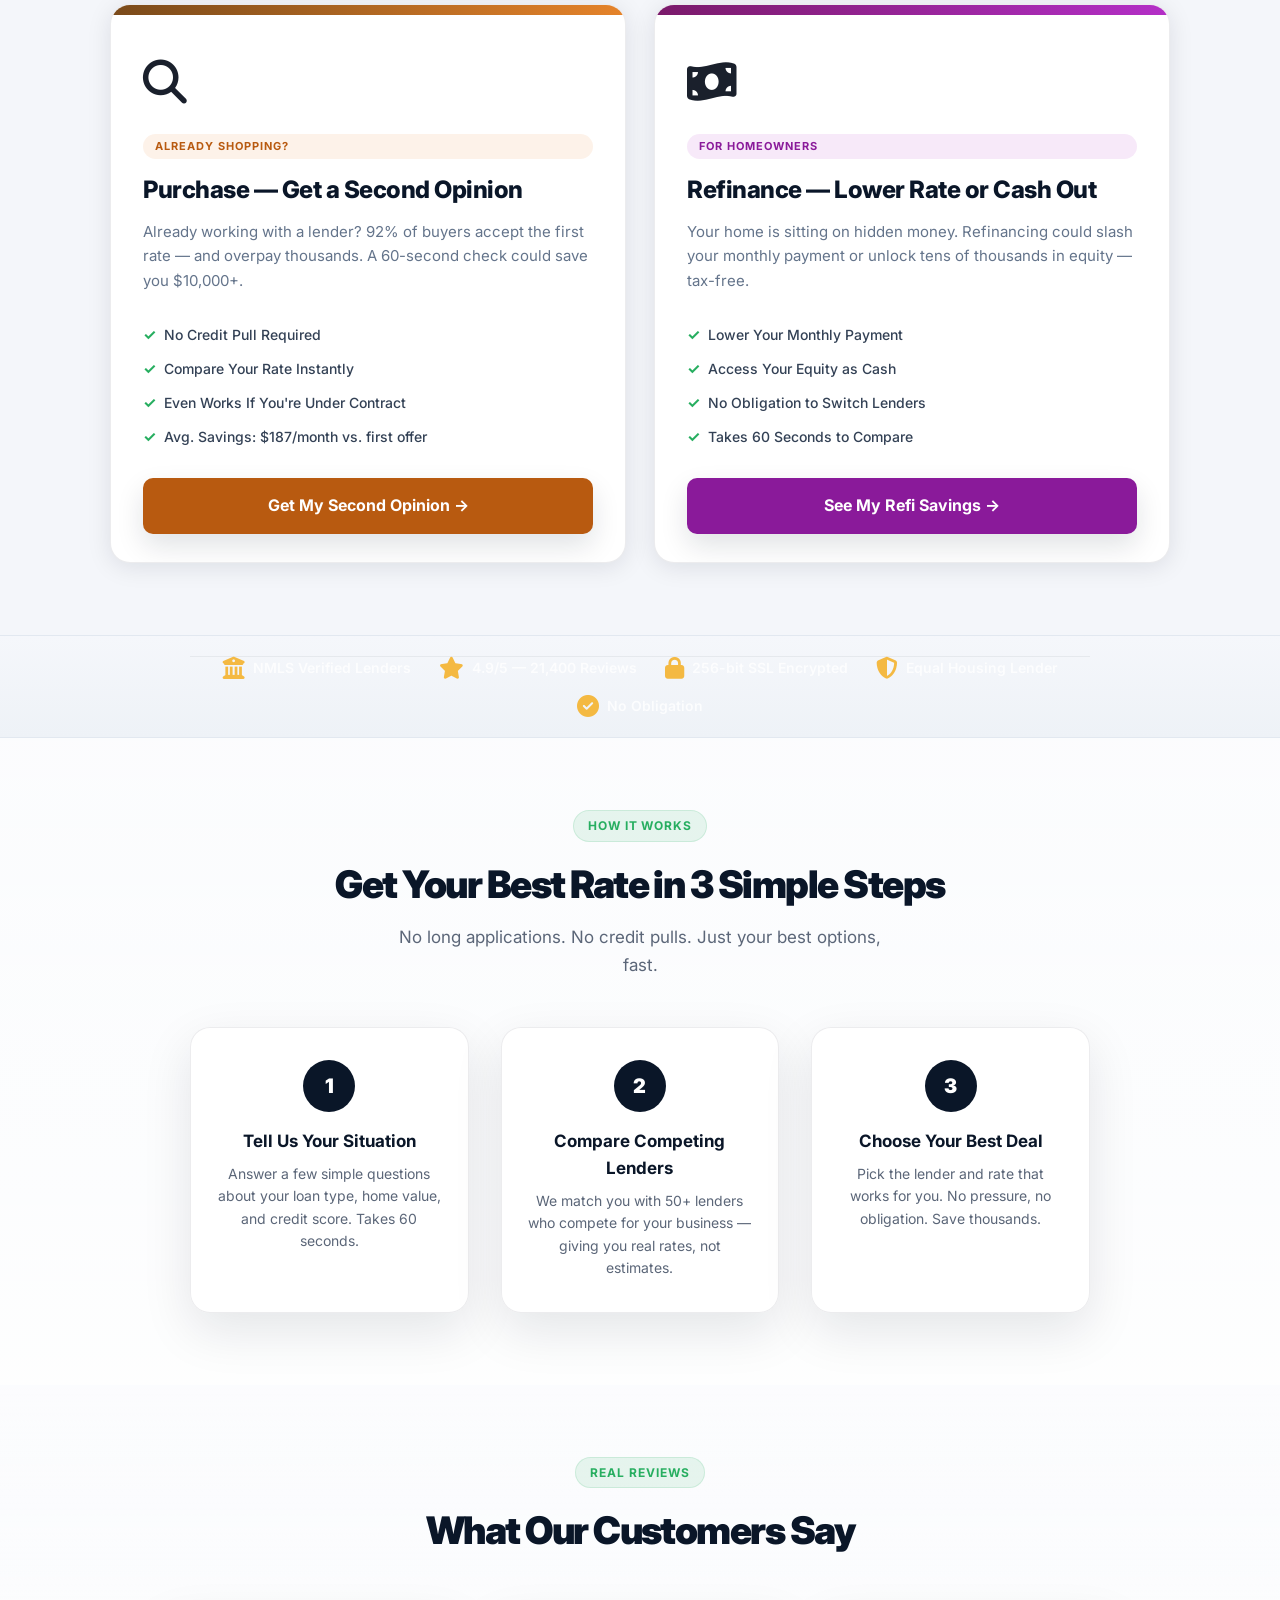
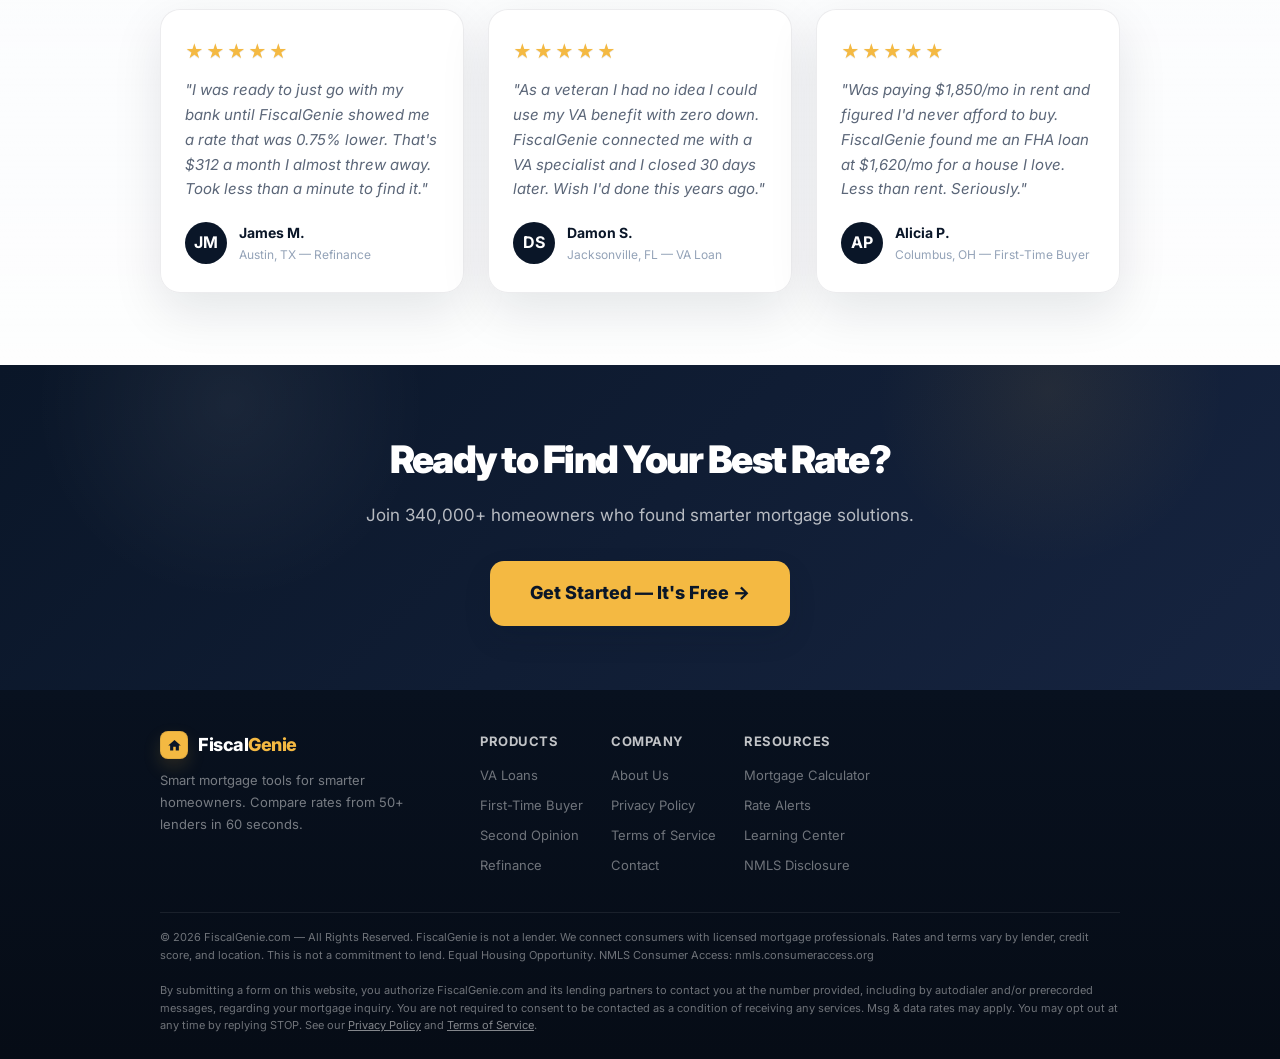
==== commit ae003e25: "Polish FiscalGenie pages and add legal links" ====
--- a/index.html
+++ b/index.html
@@ -457,7 +457,7 @@
           <a href="#">Mortgage Calculator</a>
           <a href="#">Rate Alerts</a>
           <a href="#">Learning Center</a>
-          <a href="#">NMLS Disclosure</a>
+          <a href="terms.html#disclosures">NMLS Disclosure</a>
         </div>
       </div>
     </div>
--- a/css/style.css
+++ b/css/style.css
@@ -844,3 +844,276 @@
 .hero-purchase { background: linear-gradient(135deg, #0A1628 0%, #162440 50%, #1a3a50 100%); }
 .hero-refi { background: linear-gradient(135deg, #0a1628 0%, #1e1440 50%, #162030 100%); }
 .hero-opinion { background: linear-gradient(135deg, #0a1628 0%, #162033 50%, #0a2020 100%); }
+
+/* ---- 2026 VISUAL REFINEMENT ---- */
+body {
+  background:
+    radial-gradient(circle at top left, rgba(244, 185, 66, 0.08), transparent 30%),
+    radial-gradient(circle at 85% 10%, rgba(39, 174, 96, 0.07), transparent 22%),
+    linear-gradient(180deg, #f7f9fc 0%, #eef3f8 100%);
+  color: var(--text);
+}
+
+.site-header {
+  backdrop-filter: blur(14px);
+  background: rgba(10, 22, 40, 0.92);
+  border-bottom: 1px solid rgba(255, 255, 255, 0.06);
+}
+
+.logo-icon {
+  box-shadow: inset 0 0 0 1px rgba(10, 22, 40, 0.08), 0 8px 18px rgba(244, 185, 66, 0.15);
+}
+
+.hero,
+.hub-hero,
+.cta-band,
+.site-footer {
+  position: relative;
+}
+
+.hero::after,
+.hub-hero::after,
+.cta-band::after {
+  content: '';
+  position: absolute;
+  inset: 0;
+  pointer-events: none;
+  background:
+    radial-gradient(circle at 18% 12%, rgba(255, 255, 255, 0.06), transparent 18%),
+    radial-gradient(circle at 82% 8%, rgba(244, 185, 66, 0.08), transparent 16%);
+}
+
+.hero-content,
+.hub-hero-content,
+.cta-band > *,
+.site-footer > * {
+  position: relative;
+  z-index: 1;
+}
+
+.form-card,
+.testimonial-card,
+.step-card,
+.shopper-card,
+.stat-card,
+.comparison-col,
+.savings-calculator,
+.cashout-card,
+.contact-card,
+.legal-card {
+  border: 1px solid rgba(15, 23, 42, 0.08);
+  box-shadow: 0 18px 50px rgba(10, 22, 40, 0.10);
+}
+
+.form-card,
+.testimonial-card,
+.step-card,
+.shopper-card,
+.stat-card,
+.comparison-col,
+.savings-calculator,
+.cashout-card,
+.contact-card,
+.legal-card {
+  background-clip: padding-box;
+}
+
+.section-header h2,
+.hero h1,
+.hub-hero h1,
+.cta-band h2,
+.legal-title,
+.contact-title {
+  letter-spacing: -0.04em;
+}
+
+.hero-sub,
+.hub-hero p,
+.section-header p,
+.step-card p,
+.testimonial-text,
+.faq-a,
+.legal-card p,
+.legal-card li,
+.contact-card p,
+.contact-card li {
+  color: #5b6678;
+}
+
+.hero-badge,
+.hero-badge-warning,
+.equity-pill,
+.section-label,
+.calc-badge,
+.legal-eyebrow,
+.contact-eyebrow {
+  letter-spacing: 0.08em;
+  text-transform: uppercase;
+}
+
+.hero-badge,
+.hero-badge-warning,
+.equity-pill,
+.section-label,
+.calc-badge {
+  box-shadow: none;
+}
+
+.hero-trust,
+.trust-strip-inner,
+.hero-stats,
+.savings-assumptions,
+.footer-links {
+  gap: 16px 28px;
+}
+
+.trust-item,
+.trust-badge {
+  color: rgba(255, 255, 255, 0.78);
+}
+
+.option-btn,
+.btn-next,
+.btn-submit,
+.btn-cta,
+.card-cta,
+.btn-start-refi {
+  border-radius: 14px;
+  transition: transform 0.18s ease, box-shadow 0.18s ease, background-color 0.18s ease, border-color 0.18s ease;
+}
+
+.option-btn {
+  border-color: #d9e2ec;
+  background: rgba(255, 255, 255, 0.96);
+}
+
+.option-btn:hover {
+  transform: translateY(-1px);
+  box-shadow: 0 10px 18px rgba(10, 22, 40, 0.08);
+}
+
+.btn-next,
+.btn-submit,
+.btn-cta,
+.card-cta,
+.btn-start-refi {
+  box-shadow: 0 12px 28px rgba(10, 22, 40, 0.12);
+}
+
+.btn-next:hover,
+.btn-submit:hover,
+.btn-cta:hover,
+.card-cta:hover,
+.btn-start-refi:hover {
+  transform: translateY(-2px);
+}
+
+.step-card,
+.testimonial-card,
+.shopper-card,
+.contact-card,
+.legal-card {
+  background: rgba(255, 255, 255, 0.94);
+}
+
+.section-label {
+  border: 1px solid rgba(39, 174, 96, 0.14);
+}
+
+.faq-item {
+  background: rgba(255, 255, 255, 0.72);
+}
+
+.faq-q {
+  padding: 22px 0;
+}
+
+.site-footer {
+  background: linear-gradient(180deg, #08111f 0%, #060c16 100%);
+}
+
+.footer-divider {
+  border-top-color: rgba(255, 255, 255, 0.08);
+}
+
+.footer-col a,
+.footer-legal {
+  color: rgba(255, 255, 255, 0.42);
+}
+
+.footer-col a:hover {
+  color: rgba(255, 255, 255, 0.82);
+}
+
+.trust-strip {
+  background: linear-gradient(180deg, #f5f7fb 0%, #eef2f7 100%);
+}
+
+.trust-strip-inner {
+  border-top: 1px solid rgba(15, 23, 42, 0.06);
+}
+
+.testimonials-section,
+.faq-section,
+.how-section,
+.shoppers-section,
+.savings-section,
+.rent-own-section {
+  background:
+    linear-gradient(180deg, rgba(255, 255, 255, 0.56), rgba(255, 255, 255, 0.92)),
+    linear-gradient(180deg, #f7f9fc 0%, #eef3f8 100%);
+}
+
+.hero::before,
+.hub-hero::before {
+  opacity: 0.5;
+}
+
+.stars {
+  color: #f4b942;
+  text-shadow: 0 1px 0 rgba(10, 22, 40, 0.08);
+}
+
+.comparison-vs {
+  letter-spacing: 0.16em;
+}
+
+.comparison-col {
+  backdrop-filter: blur(6px);
+}
+
+.comparison-col.rent-col {
+  background: linear-gradient(180deg, #fff8f8 0%, #fff 100%);
+}
+
+.comparison-col.own-col {
+  background: linear-gradient(180deg, #f7fff9 0%, #fff 100%);
+}
+
+.hero-stat-callout,
+.urgency-meter,
+.rate-tip,
+.savings-badge,
+.savings-badge-big .save-label,
+.savings-calc-header .calc-badge {
+  border-radius: 999px;
+}
+
+.ty-note {
+  background: linear-gradient(180deg, #f0fdf4 0%, #ecfdf5 100%);
+  border: 1px solid rgba(39, 174, 96, 0.12);
+}
+
+.legal-card h2,
+.contact-card h2 {
+  border-bottom: 1px solid rgba(15, 23, 42, 0.06);
+  padding-bottom: 8px;
+}
+
+@media (max-width: 860px) {
+  .hero::after,
+  .hub-hero::after,
+  .cta-band::after {
+    background: none;
+  }
+}
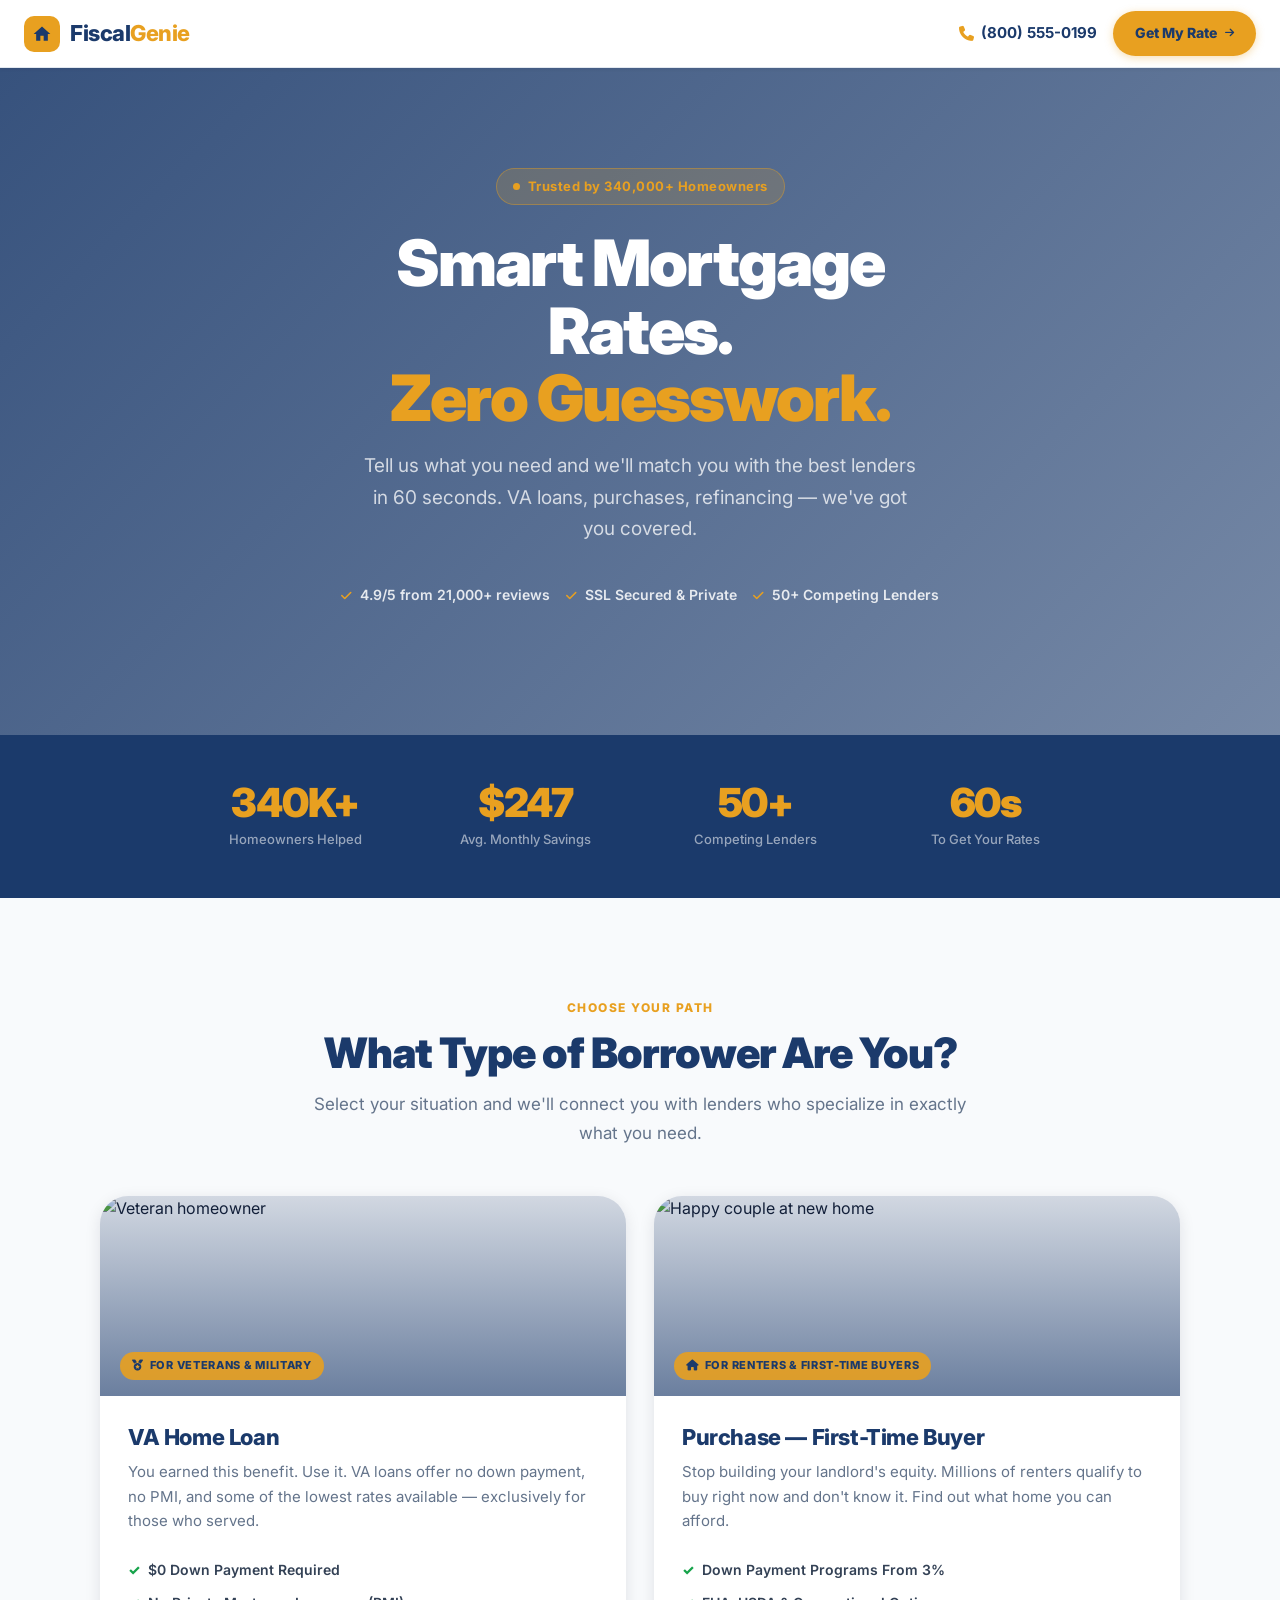
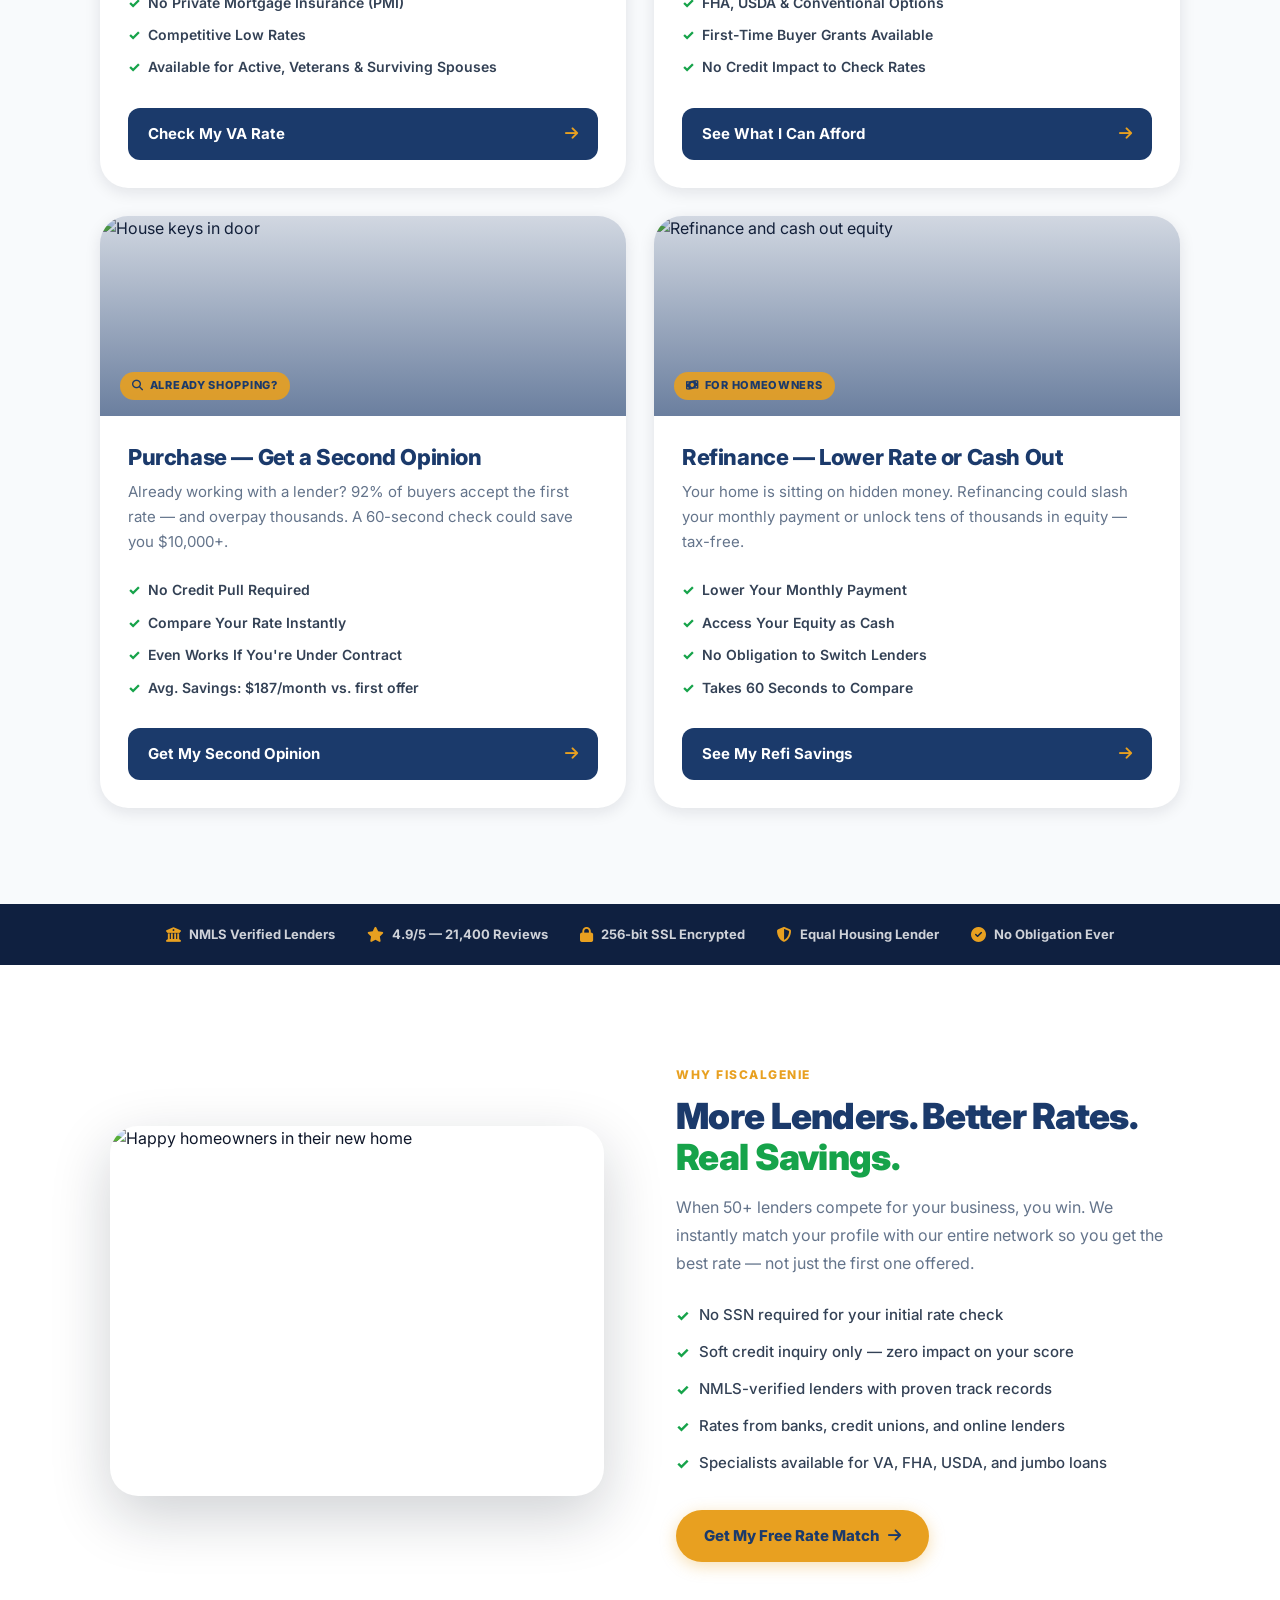
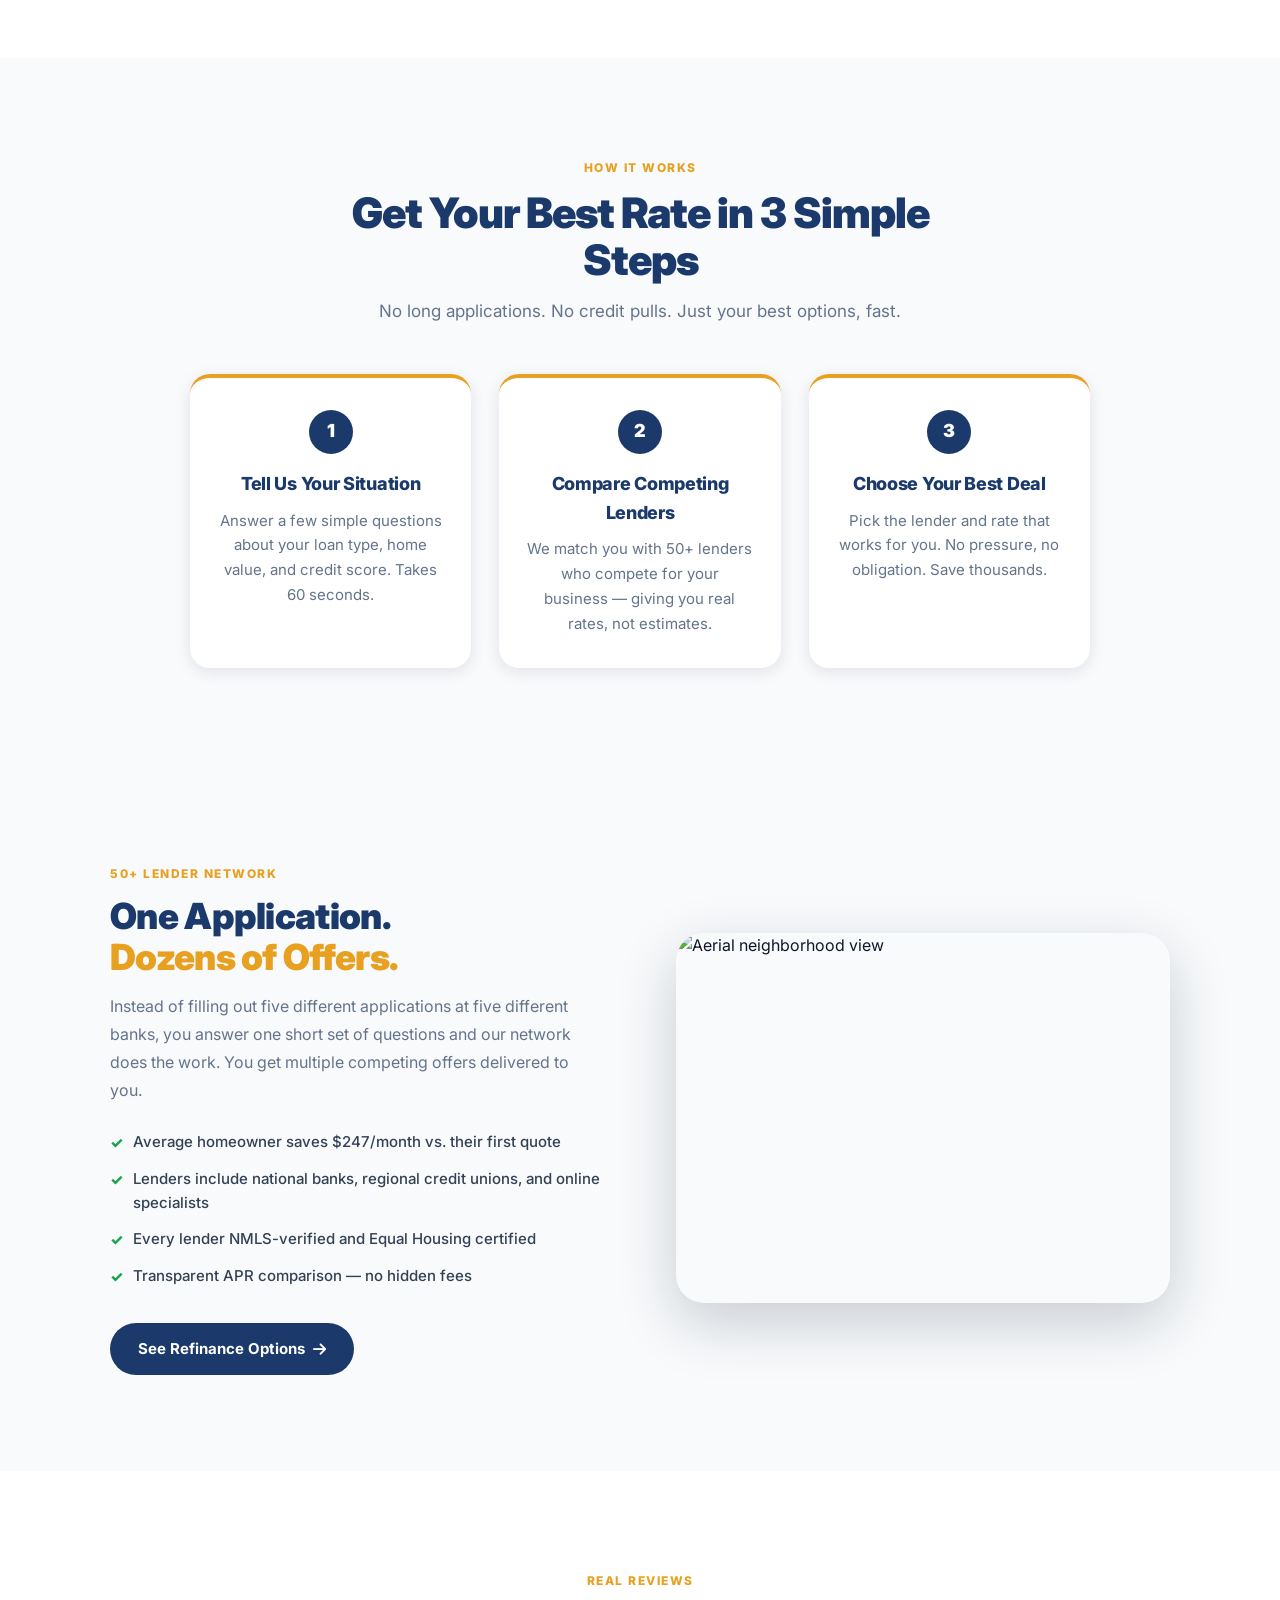
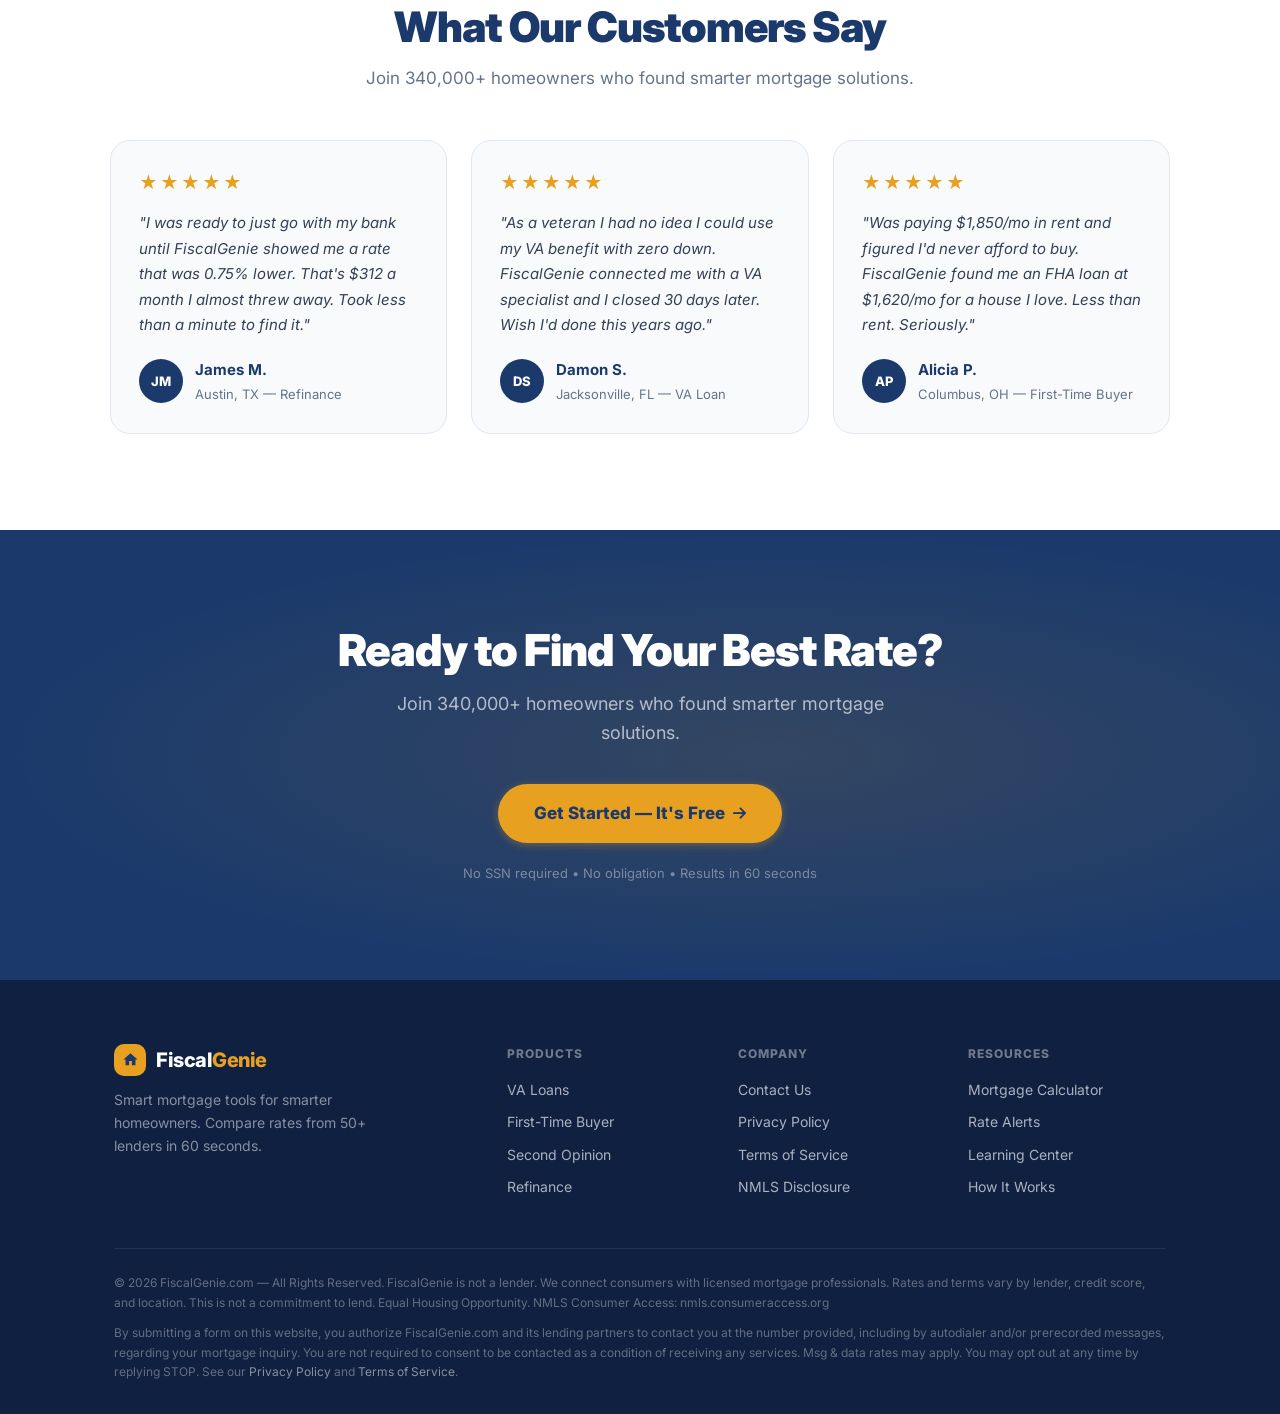
==== commit f3e92e90: "Full visual redesign — photos, new palette, premium layout" ====
--- a/index.html
+++ b/index.html
@@ -3,236 +3,63 @@
 <head>
   <meta charset="UTF-8">
   <meta name="viewport" content="width=device-width, initial-scale=1.0">
-  <meta name="description" content="FiscalGenie — Find the best mortgage rates for VA loans, home purchases, first-time buyers, and refinancing. Compare 50+ lenders in 60 seconds.">
-  <title>FiscalGenie.com — Smart Mortgage Rates | VA, Purchase &amp; Refinance</title>
+  <meta name="description" content="FiscalGenie — Compare mortgage rates from 50+ lenders in 60 seconds. VA loans, first-time buyer programs, refinancing and more. Smart rates, zero guesswork.">
+  <title>FiscalGenie — Smart Mortgage Rates | VA, Purchase &amp; Refinance</title>
+  <link rel="preconnect" href="https://fonts.googleapis.com">
+  <link rel="preconnect" href="https://fonts.gstatic.com" crossorigin>
   <link rel="stylesheet" href="https://cdnjs.cloudflare.com/ajax/libs/font-awesome/6.5.1/css/all.min.css">
   <link rel="stylesheet" href="css/style.css">
-  <style>
-    /* ---- Hub-specific styles ---- */
-    .hub-hero {
-      background: linear-gradient(135deg, #0A1628 0%, #162440 55%, #1a3550 100%);
-      padding: 80px 24px;
-      text-align: center;
-      position: relative;
-      overflow: hidden;
-    }
-
-    .hub-hero::before {
-      content: '';
-      position: absolute;
-      inset: 0;
-      background: url("data:image/svg+xml,%3Csvg width='60' height='60' viewBox='0 0 60 60' xmlns='http://www.w3.org/2000/svg'%3E%3Cg fill='none' fill-rule='evenodd'%3E%3Cg fill='%23ffffff' fill-opacity='0.03'%3E%3Cpath d='M36 34v-4h-2v4h-4v2h4v4h2v-4h4v-2h-4zm0-30V0h-2v4h-4v2h4v4h2V6h4V4h-4zM6 34v-4H4v4H0v2h4v4h2v-4h4v-2H6zM6 4V0H4v4H0v2h4v4h2V6h4V4H6z'/%3E%3C/g%3E%3C/g%3E%3C/svg%3E");
-    }
-
-    .hub-hero-content { position: relative; z-index: 1; max-width: 720px; margin: 0 auto; }
-
-    .hub-hero h1 {
-      font-size: clamp(34px, 5vw, 58px);
-      font-weight: 900;
-      color: #fff;
-      line-height: 1.1;
-      letter-spacing: -1.5px;
-      margin-bottom: 18px;
-    }
-
-    .hub-hero h1 span { color: #F4B942; }
-
-    .hub-hero p {
-      font-size: 19px;
-      color: rgba(255,255,255,0.72);
-      margin-bottom: 48px;
-      max-width: 540px;
-      margin-left: auto;
-      margin-right: auto;
-    }
-
-    /* Shopper cards */
-    .shoppers-section {
-      background: #F4F6FA;
-      padding: 72px 24px;
-    }
-
-    .shoppers-grid {
-      max-width: 1060px;
-      margin: 0 auto;
-      display: grid;
-      grid-template-columns: repeat(2, 1fr);
-      gap: 28px;
-    }
-
-    .shopper-card {
-      background: #fff;
-      border-radius: 20px;
-      overflow: hidden;
-      box-shadow: 0 4px 24px rgba(10,22,40,0.10);
-      transition: transform 0.25s, box-shadow 0.25s;
-      display: flex;
-      flex-direction: column;
-      text-decoration: none;
-      color: inherit;
-    }
-
-    .shopper-card:hover {
-      transform: translateY(-5px);
-      box-shadow: 0 12px 40px rgba(10,22,40,0.16);
-    }
-
-    .card-banner {
-      height: 10px;
-    }
-
-    .card-banner.va     { background: linear-gradient(90deg, #1a3a7a, #2e6fbf); }
-    .card-banner.buyer  { background: linear-gradient(90deg, #1a7a40, #27AE60); }
-    .card-banner.refi   { background: linear-gradient(90deg, #7a1a6a, #b42fc7); }
-    .card-banner.opinion{ background: linear-gradient(90deg, #7a4a1a, #e5832a); }
-
-    .card-body { padding: 32px 32px 28px; flex: 1; display: flex; flex-direction: column; }
-
-    .card-icon {
-      font-size: 44px;
-      margin-bottom: 16px;
-    }
-
-    .card-tag {
-      display: inline-block;
-      font-size: 11px;
-      font-weight: 700;
-      text-transform: uppercase;
-      letter-spacing: 1px;
-      padding: 4px 12px;
-      border-radius: 100px;
-      margin-bottom: 12px;
-    }
-
-    .card-tag.va      { background: rgba(26,58,122,0.1);  color: #1a3a7a; }
-    .card-tag.buyer   { background: rgba(39,174,96,0.1);  color: #27AE60; }
-    .card-tag.refi    { background: rgba(180,47,199,0.1); color: #8a1a9a; }
-    .card-tag.opinion { background: rgba(229,131,42,0.1); color: #b85a10; }
-
-    .shopper-card h3 {
-      font-size: 24px;
-      font-weight: 800;
-      color: #0A1628;
-      margin-bottom: 10px;
-      letter-spacing: -0.5px;
-    }
-
-    .shopper-card p {
-      font-size: 15px;
-      color: #64748b;
-      line-height: 1.65;
-      margin-bottom: 24px;
-      flex: 1;
-    }
-
-    .card-benefits {
-      list-style: none;
-      margin-bottom: 24px;
-    }
-
-    .card-benefits li {
-      font-size: 14px;
-      color: #334155;
-      padding: 5px 0;
-      display: flex;
-      align-items: center;
-      gap: 8px;
-      font-weight: 500;
-    }
-
-    .card-benefits li::before { content: '✓'; color: #27AE60; font-weight: 700; font-size: 15px; }
-
-    .card-cta {
-      display: inline-flex;
-      align-items: center;
-      gap: 8px;
-      padding: 15px 28px;
-      border-radius: 10px;
-      font-size: 16px;
-      font-weight: 700;
-      text-align: center;
-      justify-content: center;
-      transition: all 0.2s;
-    }
-
-    .card-cta.va      { background: #1a3a7a; color: #fff; }
-    .card-cta.buyer   { background: #27AE60; color: #fff; }
-    .card-cta.refi    { background: #8a1a9a; color: #fff; }
-    .card-cta.opinion { background: #b85a10; color: #fff; }
-
-    .shopper-card:hover .card-cta { filter: brightness(1.15); }
-
-    /* Stats bar */
-    .stats-bar {
-      background: #0A1628;
-      padding: 40px 24px;
-    }
-
-    .stats-inner {
-      max-width: 900px;
-      margin: 0 auto;
-      display: grid;
-      grid-template-columns: repeat(4, 1fr);
-      gap: 20px;
-      text-align: center;
-    }
-
-    .stat-item {}
-    .stat-num {
-      font-size: 36px;
-      font-weight: 900;
-      color: #F4B942;
-      letter-spacing: -1px;
-      line-height: 1;
-    }
-
-    .stat-label {
-      font-size: 13px;
-      color: rgba(255,255,255,0.55);
-      margin-top: 6px;
-      font-weight: 500;
-    }
-
-    .divider { width: 1px; background: rgba(255,255,255,0.1); }
-
-    @media (max-width: 760px) {
-      .shoppers-grid { grid-template-columns: 1fr; max-width: 520px; }
-      .stats-inner { grid-template-columns: repeat(2, 1fr); }
-    }
-
-    @media (max-width: 460px) {
-      .stats-inner { grid-template-columns: 1fr 1fr; }
-    }
-  </style>
 </head>
 <body>
 
-<!-- HEADER -->
+<!-- ============================================================
+     HEADER
+     ============================================================ -->
 <header class="site-header">
   <a href="/" class="logo">
-    <div class="logo-icon"><svg width="18" height="18" viewBox="0 0 24 24" fill="#0A1628" xmlns="http://www.w3.org/2000/svg"><path d="M10 20v-6h4v6h5v-8h3L12 3 2 12h3v8z"/></svg></div>
+    <div class="logo-icon">
+      <svg width="20" height="20" viewBox="0 0 24 24" fill="#1B3A6B" xmlns="http://www.w3.org/2000/svg">
+        <path d="M10 20v-6h4v6h5v-8h3L12 3 2 12h3v8z"/>
+      </svg>
+    </div>
     <span class="logo-text">Fiscal<span>Genie</span></span>
   </a>
   <div class="header-cta">
-    <a href="tel:18005551234" class="header-phone"><i class="fa-solid fa-phone fa-sm"></i> (800) 555-1234</a>
+    <a href="tel:18005550199" class="header-phone">
+      <i class="fa-solid fa-phone"></i> (800) 555-0199
+    </a>
+    <a href="va-loan.html" class="btn-cta">Get My Rate <i class="fa-solid fa-arrow-right fa-xs"></i></a>
   </div>
 </header>
 
-<!-- HERO -->
+
+<!-- ============================================================
+     HERO — Full-width suburban home photo
+     ============================================================ -->
 <section class="hub-hero">
+  <!-- Background photo -->
+  <div class="hero-bg" style="background-image: url('https://images.unsplash.com/photo-1570129477492-45c003edd2be?w=1600&q=80&auto=format&fit=crop');"></div>
+  <div class="hero-overlay"></div>
+
   <div class="hub-hero-content">
-    <span class="hero-badge">Trusted by 340,000+ Homeowners</span>
-    <h1>Smart Mortgage Rates.<br><span>Zero Guesswork.</span></h1>
+    <div class="hero-eyebrow">
+      <span class="dot"></span>
+      Trusted by 340,000+ Homeowners
+    </div>
+    <h1>Smart Mortgage Rates.<br><span class="gold">Zero Guesswork.</span></h1>
     <p>Tell us what you need and we'll match you with the best lenders in 60 seconds. VA loans, purchases, refinancing — we've got you covered.</p>
-    <div class="hero-trust">
+    <div class="hero-trust" style="justify-content:center;">
       <div class="trust-item"><i class="fa-solid fa-check trust-check"></i> 4.9/5 from 21,000+ reviews</div>
-      <div class="trust-item"><i class="fa-solid fa-check trust-check"></i> SSL Secured & Private</div>
+      <div class="trust-item"><i class="fa-solid fa-check trust-check"></i> SSL Secured &amp; Private</div>
       <div class="trust-item"><i class="fa-solid fa-check trust-check"></i> 50+ Competing Lenders</div>
     </div>
   </div>
 </section>
 
-<!-- STATS BAR -->
+
+<!-- ============================================================
+     STATS BAR
+     ============================================================ -->
 <div class="stats-bar">
   <div class="stats-inner">
     <div class="stat-item">
@@ -254,103 +81,162 @@
   </div>
 </div>
 
-<!-- SHOPPER CARDS -->
-<section class="shoppers-section">
+
+<!-- ============================================================
+     LOAN TYPE CARDS — with photo headers
+     ============================================================ -->
+<section class="loan-cards-section">
   <div class="section-header">
     <span class="section-label">Choose Your Path</span>
     <h2>What Type of Borrower Are You?</h2>
     <p>Select your situation and we'll connect you with lenders who specialize in exactly what you need.</p>
   </div>
 
-  <div class="shoppers-grid">
+  <div class="loan-cards-grid">
 
     <!-- VA Loan -->
-    <a href="va-loan.html" class="shopper-card">
-      <div class="card-banner va"></div>
-      <div class="card-body">
-        <div class="card-icon"><i class="fa-solid fa-medal"></i></div>
-        <span class="card-tag va">For Veterans & Military</span>
+    <a href="va-loan.html" class="loan-card">
+      <div class="loan-card-photo">
+        <img src="https://images.unsplash.com/photo-1508108712903-49b7ef9b1df8?w=800&q=80&auto=format&fit=crop"
+             alt="Veteran homeowner" loading="lazy">
+        <div class="loan-card-photo-overlay">
+          <span class="loan-card-badge"><i class="fa-solid fa-medal"></i> For Veterans &amp; Military</span>
+        </div>
+      </div>
+      <div class="loan-card-body">
         <h3>VA Home Loan</h3>
         <p>You earned this benefit. Use it. VA loans offer no down payment, no PMI, and some of the lowest rates available — exclusively for those who served.</p>
-        <ul class="card-benefits">
+        <ul class="loan-card-benefits">
           <li>$0 Down Payment Required</li>
           <li>No Private Mortgage Insurance (PMI)</li>
           <li>Competitive Low Rates</li>
-          <li>Available for Active, Veterans & Surviving Spouses</li>
+          <li>Available for Active, Veterans &amp; Surviving Spouses</li>
         </ul>
-        <span class="card-cta va">Check My VA Rate →</span>
+        <span class="loan-card-cta">
+          Check My VA Rate <i class="fa-solid fa-arrow-right"></i>
+        </span>
       </div>
     </a>
 
     <!-- First-Time Buyer -->
-    <a href="first-time-buyer.html" class="shopper-card">
-      <div class="card-banner buyer"></div>
-      <div class="card-body">
-        <div class="card-icon"><i class="fa-solid fa-house"></i></div>
-        <span class="card-tag buyer">For Renters & First-Time Buyers</span>
+    <a href="first-time-buyer.html" class="loan-card">
+      <div class="loan-card-photo">
+        <img src="https://images.unsplash.com/photo-1560518883-ce09059eeffa?w=800&q=80&auto=format&fit=crop"
+             alt="Happy couple at new home" loading="lazy">
+        <div class="loan-card-photo-overlay">
+          <span class="loan-card-badge"><i class="fa-solid fa-house"></i> For Renters &amp; First-Time Buyers</span>
+        </div>
+      </div>
+      <div class="loan-card-body">
         <h3>Purchase — First-Time Buyer</h3>
         <p>Stop building your landlord's equity. Millions of renters qualify to buy right now and don't know it. Find out what home you can afford.</p>
-        <ul class="card-benefits">
+        <ul class="loan-card-benefits">
           <li>Down Payment Programs From 3%</li>
-          <li>FHA, USDA & Conventional Options</li>
+          <li>FHA, USDA &amp; Conventional Options</li>
           <li>First-Time Buyer Grants Available</li>
-          <li>No Impact to Credit to Check Rates</li>
+          <li>No Credit Impact to Check Rates</li>
         </ul>
-        <span class="card-cta buyer">See What I Can Afford →</span>
+        <span class="loan-card-cta">
+          See What I Can Afford <i class="fa-solid fa-arrow-right"></i>
+        </span>
       </div>
     </a>
 
     <!-- Second Opinion -->
-    <a href="second-opinion.html" class="shopper-card">
-      <div class="card-banner opinion"></div>
-      <div class="card-body">
-        <div class="card-icon"><i class="fa-solid fa-magnifying-glass"></i></div>
-        <span class="card-tag opinion">Already Shopping?</span>
+    <a href="second-opinion.html" class="loan-card">
+      <div class="loan-card-photo">
+        <img src="https://images.unsplash.com/photo-1558618666-fcd25c85cd64?w=800&q=80&auto=format&fit=crop"
+             alt="House keys in door" loading="lazy">
+        <div class="loan-card-photo-overlay">
+          <span class="loan-card-badge"><i class="fa-solid fa-magnifying-glass"></i> Already Shopping?</span>
+        </div>
+      </div>
+      <div class="loan-card-body">
         <h3>Purchase — Get a Second Opinion</h3>
         <p>Already working with a lender? 92% of buyers accept the first rate — and overpay thousands. A 60-second check could save you $10,000+.</p>
-        <ul class="card-benefits">
+        <ul class="loan-card-benefits">
           <li>No Credit Pull Required</li>
           <li>Compare Your Rate Instantly</li>
           <li>Even Works If You're Under Contract</li>
           <li>Avg. Savings: $187/month vs. first offer</li>
         </ul>
-        <span class="card-cta opinion">Get My Second Opinion →</span>
+        <span class="loan-card-cta">
+          Get My Second Opinion <i class="fa-solid fa-arrow-right"></i>
+        </span>
       </div>
     </a>
 
     <!-- Refinance -->
-    <a href="refinance.html" class="shopper-card">
-      <div class="card-banner refi"></div>
-      <div class="card-body">
-        <div class="card-icon"><i class="fa-solid fa-money-bill-wave"></i></div>
-        <span class="card-tag refi">For Homeowners</span>
+    <a href="refinance.html" class="loan-card">
+      <div class="loan-card-photo">
+        <img src="https://images.unsplash.com/photo-1450101499163-c8848c66ca85?w=800&q=80&auto=format&fit=crop"
+             alt="Refinance and cash out equity" loading="lazy">
+        <div class="loan-card-photo-overlay">
+          <span class="loan-card-badge"><i class="fa-solid fa-money-bill-wave"></i> For Homeowners</span>
+        </div>
+      </div>
+      <div class="loan-card-body">
         <h3>Refinance — Lower Rate or Cash Out</h3>
         <p>Your home is sitting on hidden money. Refinancing could slash your monthly payment or unlock tens of thousands in equity — tax-free.</p>
-        <ul class="card-benefits">
+        <ul class="loan-card-benefits">
           <li>Lower Your Monthly Payment</li>
           <li>Access Your Equity as Cash</li>
           <li>No Obligation to Switch Lenders</li>
           <li>Takes 60 Seconds to Compare</li>
         </ul>
-        <span class="card-cta refi">See My Refi Savings →</span>
+        <span class="loan-card-cta">
+          See My Refi Savings <i class="fa-solid fa-arrow-right"></i>
+        </span>
       </div>
     </a>
 
   </div>
 </section>
 
-<!-- TRUST STRIP -->
+
+<!-- ============================================================
+     TRUST STRIP
+     ============================================================ -->
 <div class="trust-strip">
   <div class="trust-strip-inner">
     <div class="trust-badge"><i class="fa-solid fa-building-columns tb-icon"></i> NMLS Verified Lenders</div>
     <div class="trust-badge"><i class="fa-solid fa-star tb-icon"></i> 4.9/5 — 21,400 Reviews</div>
     <div class="trust-badge"><i class="fa-solid fa-lock tb-icon"></i> 256-bit SSL Encrypted</div>
     <div class="trust-badge"><i class="fa-solid fa-shield-halved tb-icon"></i> Equal Housing Lender</div>
-    <div class="trust-badge"><i class="fa-solid fa-circle-check tb-icon"></i> No Obligation</div>
+    <div class="trust-badge"><i class="fa-solid fa-circle-check tb-icon"></i> No Obligation Ever</div>
   </div>
 </div>
 
-<!-- HOW IT WORKS -->
+
+<!-- ============================================================
+     SPLIT SECTION — Happy homeowners
+     ============================================================ -->
+<section class="split-section bg-white">
+  <div class="split-inner">
+    <div class="split-image">
+      <img src="https://images.unsplash.com/photo-1494526585095-c41746248156?w=900&q=80&auto=format&fit=crop"
+           alt="Happy homeowners in their new home" loading="lazy">
+    </div>
+    <div class="split-content">
+      <span class="section-label">Why FiscalGenie</span>
+      <h2>More Lenders. Better Rates.<br><span class="highlight">Real Savings.</span></h2>
+      <p>When 50+ lenders compete for your business, you win. We instantly match your profile with our entire network so you get the best rate — not just the first one offered.</p>
+      <ul class="check-list">
+        <li>No SSN required for your initial rate check</li>
+        <li>Soft credit inquiry only — zero impact on your score</li>
+        <li>NMLS-verified lenders with proven track records</li>
+        <li>Rates from banks, credit unions, and online lenders</li>
+        <li>Specialists available for VA, FHA, USDA, and jumbo loans</li>
+      </ul>
+      <a href="va-loan.html" class="btn-gold">Get My Free Rate Match <i class="fa-solid fa-arrow-right"></i></a>
+    </div>
+  </div>
+</section>
+
+
+<!-- ============================================================
+     HOW IT WORKS
+     ============================================================ -->
 <section class="how-section">
   <div class="section-header">
     <span class="section-label">How It Works</span>
@@ -376,11 +262,40 @@
   </div>
 </section>
 
-<!-- TESTIMONIALS -->
+
+<!-- ============================================================
+     SPLIT SECTION — Aerial neighborhood
+     ============================================================ -->
+<section class="split-section bg-soft">
+  <div class="split-inner reverse">
+    <div class="split-image">
+      <img src="https://images.unsplash.com/photo-1580587771525-78b9dba3b914?w=900&q=80&auto=format&fit=crop"
+           alt="Aerial neighborhood view" loading="lazy">
+    </div>
+    <div class="split-content">
+      <span class="section-label">50+ Lender Network</span>
+      <h2>One Application.<br><span class="gold">Dozens of Offers.</span></h2>
+      <p>Instead of filling out five different applications at five different banks, you answer one short set of questions and our network does the work. You get multiple competing offers delivered to you.</p>
+      <ul class="check-list">
+        <li>Average homeowner saves $247/month vs. their first quote</li>
+        <li>Lenders include national banks, regional credit unions, and online specialists</li>
+        <li>Every lender NMLS-verified and Equal Housing certified</li>
+        <li>Transparent APR comparison — no hidden fees</li>
+      </ul>
+      <a href="refinance.html" class="btn-primary">See Refinance Options <i class="fa-solid fa-arrow-right"></i></a>
+    </div>
+  </div>
+</section>
+
+
+<!-- ============================================================
+     TESTIMONIALS
+     ============================================================ -->
 <section class="testimonials-section">
   <div class="section-header">
     <span class="section-label">Real Reviews</span>
     <h2>What Our Customers Say</h2>
+    <p>Join 340,000+ homeowners who found smarter mortgage solutions.</p>
   </div>
   <div class="testimonials-grid">
     <div class="testimonial-card">
@@ -419,21 +334,34 @@
   </div>
 </section>
 
-<!-- CTA BAND -->
+
+<!-- ============================================================
+     CTA BAND
+     ============================================================ -->
 <section class="cta-band">
   <h2>Ready to Find Your Best Rate?</h2>
   <p>Join 340,000+ homeowners who found smarter mortgage solutions.</p>
-  <a href="va-loan.html" class="btn-cta">Get Started — It's Free →</a>
-</section>
-
-<!-- FOOTER -->
+  <a href="va-loan.html" class="btn-cta" style="font-size:17px; padding:16px 36px;">Get Started — It's Free <i class="fa-solid fa-arrow-right fa-sm"></i></a>
+  <div style="margin-top:20px; color:rgba(255,255,255,0.40); font-size:13px;">
+    No SSN required &bull; No obligation &bull; Results in 60 seconds
+  </div>
+</section>
+
+
+<!-- ============================================================
+     FOOTER
+     ============================================================ -->
 <footer class="site-footer">
   <div class="footer-inner">
     <div class="footer-top">
       <div class="footer-brand">
         <a href="/" class="logo">
-          <div class="logo-icon" style="width:28px;height:28px;"><svg width="15" height="15" viewBox="0 0 24 24" fill="#0A1628" xmlns="http://www.w3.org/2000/svg"><path d="M10 20v-6h4v6h5v-8h3L12 3 2 12h3v8z"/></svg></div>
-          <span class="logo-text" style="font-size:18px;">Fiscal<span>Genie</span></span>
+          <div class="logo-icon" style="width:32px;height:32px;">
+            <svg width="17" height="17" viewBox="0 0 24 24" fill="#1B3A6B" xmlns="http://www.w3.org/2000/svg">
+              <path d="M10 20v-6h4v6h5v-8h3L12 3 2 12h3v8z"/>
+            </svg>
+          </div>
+          <span class="logo-text" style="font-size:20px;">Fiscal<span>Genie</span></span>
         </a>
         <p>Smart mortgage tools for smarter homeowners. Compare rates from 50+ lenders in 60 seconds.</p>
       </div>
@@ -447,28 +375,41 @@
         </div>
         <div class="footer-col">
           <h4>Company</h4>
-          <a href="/about.html">About Us</a>
-          <a href="/privacy.html">Privacy Policy</a>
-          <a href="/terms.html">Terms of Service</a>
-          <a href="/contact.html">Contact</a>
+          <a href="contact.html">Contact Us</a>
+          <a href="privacy.html">Privacy Policy</a>
+          <a href="terms.html">Terms of Service</a>
+          <a href="terms.html#disclosures">NMLS Disclosure</a>
         </div>
         <div class="footer-col">
           <h4>Resources</h4>
           <a href="#">Mortgage Calculator</a>
           <a href="#">Rate Alerts</a>
           <a href="#">Learning Center</a>
-          <a href="terms.html#disclosures">NMLS Disclosure</a>
+          <a href="#">How It Works</a>
         </div>
       </div>
     </div>
     <hr class="footer-divider">
-    <div class="footer-legal">
-      <p>© 2026 FiscalGenie.com — All Rights Reserved. FiscalGenie is not a lender. We connect consumers with licensed mortgage professionals. Rates and terms vary by lender, credit score, and location. This is not a commitment to lend. Equal Housing Opportunity. NMLS Consumer Access: nmls.consumeraccess.org</p>
-      <br>
-      <p>By submitting a form on this website, you authorize FiscalGenie.com and its lending partners to contact you at the number provided, including by autodialer and/or prerecorded messages, regarding your mortgage inquiry. You are not required to consent to be contacted as a condition of receiving any services. Msg & data rates may apply. You may opt out at any time by replying STOP. See our <a href="/privacy.html" style="color:rgba(255,255,255,0.5)">Privacy Policy</a> and <a href="/terms.html" style="color:rgba(255,255,255,0.5)">Terms of Service</a>.</p>
-    </div>
+    <p class="footer-legal">
+      © 2026 FiscalGenie.com — All Rights Reserved. FiscalGenie is not a lender. We connect consumers with licensed mortgage professionals. Rates and terms vary by lender, credit score, and location. This is not a commitment to lend. Equal Housing Opportunity. NMLS Consumer Access: nmls.consumeraccess.org
+    </p>
+    <p class="footer-legal" style="margin-top:10px;">
+      By submitting a form on this website, you authorize FiscalGenie.com and its lending partners to contact you at the number provided, including by autodialer and/or prerecorded messages, regarding your mortgage inquiry. You are not required to consent to be contacted as a condition of receiving any services. Msg &amp; data rates may apply. You may opt out at any time by replying STOP. See our <a href="privacy.html">Privacy Policy</a> and <a href="terms.html">Terms of Service</a>.
+    </p>
   </div>
 </footer>
+
+<!-- FAQ Toggle Script -->
+<script>
+  document.querySelectorAll('.faq-q').forEach(btn => {
+    btn.addEventListener('click', function() {
+      const item = this.closest('.faq-item');
+      const isOpen = item.classList.contains('open');
+      document.querySelectorAll('.faq-item').forEach(i => i.classList.remove('open'));
+      if (!isOpen) item.classList.add('open');
+    });
+  });
+</script>
 
 </body>
 </html>
--- a/css/style.css
+++ b/css/style.css
@@ -1,52 +1,83 @@
-/* ============================================
-   FiscalGenie Mortgage - Shared Styles
-   Brand: Navy #0A1628 | Gold #F4B942 | Green #27AE60
-   ============================================ */
-
+/* =============================================================
+   FiscalGenie — Premium Design System
+   Palette: Navy #1B3A6B | Gold #E8A020 | Green #16A34A | Soft #F8FAFC
+   ============================================================= */
+
+/* ---- Google Fonts ---- */
 @import url('https://fonts.googleapis.com/css2?family=Inter:wght@400;500;600;700;800;900&display=swap');
 
+/* ---- Design Tokens ---- */
+:root {
+  --navy:      #1B3A6B;
+  --navy2:     #142d56;
+  --navy3:     #0f2040;
+  --gold:      #E8A020;
+  --gold2:     #d4911a;
+  --gold-light:#fef3c7;
+  --green:     #16A34A;
+  --green2:    #15803d;
+  --green-light:#dcfce7;
+  --red:       #dc2626;
+  --white:     #ffffff;
+  --bg:        #F8FAFC;
+  --bg2:       #f1f5f9;
+  --gray1:     #e2e8f0;
+  --gray2:     #cbd5e1;
+  --gray3:     #64748b;
+  --text:      #0f172a;
+  --text2:     #334155;
+
+  --radius:    12px;
+  --radius-lg: 20px;
+  --radius-xl: 28px;
+
+  --shadow-sm: 0 1px 4px rgba(15,23,42,0.08);
+  --shadow:    0 4px 16px rgba(15,23,42,0.10);
+  --shadow-lg: 0 8px 40px rgba(15,23,42,0.14);
+  --shadow-xl: 0 20px 60px rgba(15,23,42,0.20);
+
+  --header-h: 68px;
+  --hero-overlay: linear-gradient(135deg, rgba(27,58,107,0.88) 0%, rgba(27,58,107,0.60) 100%);
+}
+
+/* ---- Reset & Base ---- */
 *, *::before, *::after { box-sizing: border-box; margin: 0; padding: 0; }
 
-:root {
-  --navy:   #0A1628;
-  --navy2:  #162440;
-  --gold:   #F4B942;
-  --gold2:  #e5a62a;
-  --green:  #27AE60;
-  --green2: #219150;
-  --red:    #E74C3C;
-  --gray:   #F4F6FA;
-  --gray2:  #E2E8F0;
-  --gray3:  #94A3B8;
-  --text:   #1A202C;
-  --white:  #FFFFFF;
-  --shadow: 0 4px 24px rgba(10,22,40,0.13);
-  --shadow-lg: 0 8px 40px rgba(10,22,40,0.18);
-  --radius: 12px;
-  --radius-lg: 20px;
-}
-
-html { scroll-behavior: smooth; }
+html { scroll-behavior: smooth; font-size: 16px; }
 
 body {
-  font-family: 'Inter', -apple-system, BlinkMacSystemFont, sans-serif;
+  font-family: 'Inter', -apple-system, BlinkMacSystemFont, 'Segoe UI', sans-serif;
+  background: var(--white);
   color: var(--text);
-  background: var(--white);
   line-height: 1.6;
   -webkit-font-smoothing: antialiased;
 }
 
-/* ---- HEADER ---- */
+img { max-width: 100%; height: auto; display: block; }
+a { text-decoration: none; color: inherit; }
+ul, ol { list-style: none; }
+button { font-family: inherit; cursor: pointer; border: none; background: none; }
+input, select, textarea { font-family: inherit; }
+
+/* ---- Utility ---- */
+.hidden { display: none !important; }
+.sr-only { position: absolute; width: 1px; height: 1px; overflow: hidden; clip: rect(0,0,0,0); }
+
+/* ============================================================
+   HEADER
+   ============================================================ */
 .site-header {
-  background: var(--navy);
-  padding: 14px 24px;
-  display: flex;
-  align-items: center;
-  justify-content: space-between;
   position: sticky;
   top: 0;
-  z-index: 100;
-  box-shadow: 0 2px 12px rgba(0,0,0,0.25);
+  z-index: 1000;
+  height: var(--header-h);
+  background: var(--white);
+  border-bottom: 1px solid var(--gray1);
+  display: flex;
+  align-items: center;
+  justify-content: space-between;
+  padding: 0 24px;
+  box-shadow: var(--shadow-sm);
 }
 
 .logo {
@@ -60,17 +91,19 @@
   width: 36px;
   height: 36px;
   background: var(--gold);
-  border-radius: 8px;
+  border-radius: 10px;
   display: flex;
   align-items: center;
   justify-content: center;
-  font-size: 20px;
-}
+  flex-shrink: 0;
+}
+
+.logo-icon svg { fill: var(--navy); }
 
 .logo-text {
-  color: var(--white);
   font-size: 22px;
   font-weight: 800;
+  color: var(--navy);
   letter-spacing: -0.5px;
 }
 
@@ -83,341 +116,430 @@
 }
 
 .header-phone {
-  color: var(--gold);
+  display: flex;
+  align-items: center;
+  gap: 7px;
+  font-size: 15px;
   font-weight: 700;
-  font-size: 16px;
+  color: var(--navy);
   text-decoration: none;
-}
-
-.header-phone:hover { color: #fff; }
-
-/* ---- HERO ---- */
+  transition: color 0.2s;
+}
+
+.header-phone:hover { color: var(--gold); }
+.header-phone i { color: var(--gold); }
+
+.btn-cta {
+  display: inline-flex;
+  align-items: center;
+  gap: 8px;
+  background: var(--gold);
+  color: var(--navy);
+  font-size: 14px;
+  font-weight: 800;
+  padding: 11px 22px;
+  border-radius: 100px;
+  text-decoration: none;
+  transition: background 0.2s, transform 0.2s, box-shadow 0.2s;
+  box-shadow: 0 2px 8px rgba(232,160,32,0.35);
+}
+
+.btn-cta:hover {
+  background: var(--gold2);
+  color: var(--navy);
+  transform: translateY(-1px);
+  box-shadow: 0 4px 16px rgba(232,160,32,0.45);
+}
+
+/* ============================================================
+   HERO — Full-Width Photo + Overlay
+   ============================================================ */
 .hero {
-  background: linear-gradient(135deg, var(--navy) 0%, var(--navy2) 60%, #1e3a5f 100%);
-  min-height: 620px;
-  display: flex;
-  align-items: center;
   position: relative;
+  min-height: 100vh;
+  display: flex;
+  align-items: center;
   overflow: hidden;
-  padding: 60px 24px;
-}
-
-.hero::before {
-  content: '';
+}
+
+.hero-bg {
   position: absolute;
   inset: 0;
-  background: url("data:image/svg+xml,%3Csvg width='60' height='60' viewBox='0 0 60 60' xmlns='http://www.w3.org/2000/svg'%3E%3Cg fill='none' fill-rule='evenodd'%3E%3Cg fill='%23ffffff' fill-opacity='0.03'%3E%3Cpath d='M36 34v-4h-2v4h-4v2h4v4h2v-4h4v-2h-4zm0-30V0h-2v4h-4v2h4v4h2V6h4V4h-4zM6 34v-4H4v4H0v2h4v4h2v-4h4v-2H6zM6 4V0H4v4H0v2h4v4h2V6h4V4H6z'/%3E%3C/g%3E%3C/g%3E%3C/svg%3E");
+  background-size: cover;
+  background-position: center;
+  background-repeat: no-repeat;
+  transform: scale(1.04);
+  transition: transform 8s ease;
+}
+
+.hero:hover .hero-bg { transform: scale(1.0); }
+
+.hero-overlay {
+  position: absolute;
+  inset: 0;
+  background: var(--hero-overlay);
 }
 
 .hero-inner {
-  max-width: 1100px;
+  position: relative;
+  z-index: 2;
+  width: 100%;
+  max-width: 1200px;
   margin: 0 auto;
-  width: 100%;
+  padding: 100px 24px 80px;
   display: grid;
-  grid-template-columns: 1fr 420px;
-  gap: 48px;
-  align-items: center;
-}
-
-.hero-content { position: relative; z-index: 1; }
-
+  grid-template-columns: 1fr 460px;
+  gap: 64px;
+  align-items: center;
+}
+
+/* Hero Content */
+.hero-content { color: var(--white); }
+
+.hero-eyebrow {
+  display: inline-flex;
+  align-items: center;
+  gap: 8px;
+  background: rgba(232,160,32,0.18);
+  border: 1px solid rgba(232,160,32,0.40);
+  color: var(--gold);
+  font-size: 13px;
+  font-weight: 700;
+  letter-spacing: 0.5px;
+  padding: 7px 16px;
+  border-radius: 100px;
+  margin-bottom: 24px;
+}
+
+.hero-eyebrow .dot {
+  width: 7px;
+  height: 7px;
+  border-radius: 50%;
+  background: var(--gold);
+  animation: blink 2s infinite;
+}
+
+@keyframes blink {
+  0%, 100% { opacity: 1; }
+  50% { opacity: 0.3; }
+}
+
+.hero h1 {
+  font-size: clamp(36px, 5vw, 60px);
+  font-weight: 900;
+  line-height: 1.08;
+  letter-spacing: -1.5px;
+  margin-bottom: 20px;
+  color: var(--white);
+}
+
+.hero h1 .highlight { color: var(--gold); }
+
+.hero-sub {
+  font-size: 18px;
+  color: rgba(255,255,255,0.80);
+  line-height: 1.65;
+  margin-bottom: 32px;
+  max-width: 520px;
+}
+
+.hero-trust {
+  display: flex;
+  flex-wrap: wrap;
+  gap: 16px;
+  margin-bottom: 28px;
+}
+
+.trust-item {
+  display: flex;
+  align-items: center;
+  gap: 8px;
+  font-size: 14px;
+  font-weight: 600;
+  color: rgba(255,255,255,0.85);
+}
+
+.trust-check {
+  color: var(--gold);
+  font-size: 12px;
+}
+
+/* ============================================================
+   HERO BADGE (legacy class for page-specific overrides)
+   ============================================================ */
 .hero-badge {
   display: inline-flex;
   align-items: center;
-  gap: 6px;
-  background: rgba(244,185,66,0.15);
-  border: 1px solid rgba(244,185,66,0.35);
+  gap: 8px;
+  background: rgba(232,160,32,0.18);
+  border: 1px solid rgba(232,160,32,0.40);
   color: var(--gold);
   font-size: 13px;
-  font-weight: 600;
-  padding: 6px 14px;
+  font-weight: 700;
+  padding: 7px 16px;
   border-radius: 100px;
-  margin-bottom: 20px;
-  letter-spacing: 0.3px;
-}
-
-.hero h1 {
-  font-size: clamp(32px, 4vw, 52px);
-  font-weight: 900;
-  color: var(--white);
-  line-height: 1.1;
-  margin-bottom: 18px;
-  letter-spacing: -1px;
-}
-
-.hero h1 .highlight { color: var(--gold); }
-
-.hero-sub {
-  font-size: 18px;
-  color: rgba(255,255,255,0.75);
-  margin-bottom: 32px;
-  max-width: 480px;
-  line-height: 1.65;
-}
-
-.hero-trust {
-  display: flex;
-  align-items: center;
-  gap: 24px;
-  flex-wrap: wrap;
-}
-
-.trust-item {
-  display: flex;
-  align-items: center;
-  gap: 8px;
-  color: rgba(255,255,255,0.7);
-  font-size: 14px;
-  font-weight: 500;
-}
-
-.trust-check { color: var(--gold); font-size: 12px; margin-right: 2px; }
-.trust-item .icon { font-size: 18px; }
-
-/* ---- FORM CARD ---- */
+  margin-bottom: 24px;
+}
+
+/* ============================================================
+   FORM CARD (hero right side)
+   ============================================================ */
 .form-card {
   background: var(--white);
-  border-radius: var(--radius-lg);
-  box-shadow: var(--shadow-lg);
+  border-radius: var(--radius-xl);
+  box-shadow: var(--shadow-xl);
   overflow: hidden;
-  position: relative;
-  z-index: 2;
 }
 
 .form-card-header {
   background: var(--navy);
-  padding: 20px 28px 16px;
+  padding: 22px 28px;
   text-align: center;
 }
 
 .form-card-header h2 {
+  font-size: 20px;
+  font-weight: 800;
   color: var(--white);
-  font-size: 20px;
-  font-weight: 700;
+  margin-bottom: 4px;
+  letter-spacing: -0.3px;
 }
 
 .form-card-header p {
-  color: rgba(255,255,255,0.65);
   font-size: 13px;
-  margin-top: 4px;
-}
-
-/* ---- PROGRESS BAR ---- */
+  color: rgba(255,255,255,0.60);
+  font-weight: 500;
+}
+
+/* Progress Bar */
 .progress-bar-wrap {
-  padding: 0 28px;
-  background: var(--gray);
-  padding-top: 12px;
-  padding-bottom: 0;
+  padding: 16px 28px 0;
+  background: #f8fafc;
+  border-bottom: 1px solid var(--gray1);
 }
 
 .progress-steps {
-  display: flex;
-  gap: 0;
+  position: relative;
+  display: flex;
   justify-content: space-between;
-  position: relative;
-}
-
-.progress-steps::before {
-  content: '';
-  position: absolute;
-  top: 14px;
-  left: 14px;
-  right: 14px;
-  height: 3px;
-  background: var(--gray2);
-  z-index: 0;
+  align-items: flex-start;
+  padding-bottom: 14px;
 }
 
 .progress-fill {
   position: absolute;
   top: 14px;
-  left: 14px;
+  left: 0;
   height: 3px;
-  background: var(--green);
+  background: var(--gold);
+  border-radius: 100px;
+  transition: width 0.4s ease;
+  z-index: 0;
+}
+
+.progress-step {
+  display: flex;
+  flex-direction: column;
+  align-items: center;
+  gap: 5px;
+  position: relative;
   z-index: 1;
-  transition: width 0.4s ease;
-}
-
-.progress-step {
-  display: flex;
-  flex-direction: column;
-  align-items: center;
-  gap: 6px;
-  position: relative;
-  z-index: 2;
 }
 
 .step-dot {
   width: 28px;
   height: 28px;
   border-radius: 50%;
-  background: var(--gray2);
-  display: flex;
-  align-items: center;
-  justify-content: center;
+  background: var(--gray1);
+  color: var(--gray3);
   font-size: 12px;
   font-weight: 700;
-  color: var(--gray3);
+  display: flex;
+  align-items: center;
+  justify-content: center;
   transition: all 0.3s;
+  border: 2px solid var(--gray2);
 }
 
 .progress-step.active .step-dot {
   background: var(--navy);
   color: var(--white);
-}
-
-.progress-step.done .step-dot {
+  border-color: var(--navy);
+}
+
+.progress-step.completed .step-dot {
   background: var(--green);
   color: var(--white);
+  border-color: var(--green);
 }
 
 .step-label {
   font-size: 10px;
+  font-weight: 600;
   color: var(--gray3);
-  font-weight: 600;
-  text-transform: uppercase;
-  letter-spacing: 0.5px;
   white-space: nowrap;
 }
 
-.progress-step.active .step-label { color: var(--navy); }
-.progress-step.done .step-label { color: var(--green); }
-
-/* ---- FORM STEPS ---- */
-.form-steps { padding: 24px 28px 20px; }
-
-.form-step { display: none; }
-.form-step.active { display: block; animation: fadeIn 0.3s ease; }
-
-@keyframes fadeIn { from { opacity: 0; transform: translateY(8px); } to { opacity: 1; transform: none; } }
+.progress-step.active .step-label { color: var(--navy); font-weight: 700; }
+
+/* Form Steps */
+.form-steps {
+  padding: 24px 28px;
+}
+
+.form-step {
+  display: none;
+}
+
+.form-step.active {
+  display: block;
+  animation: fadeIn 0.3s ease;
+}
+
+@keyframes fadeIn {
+  from { opacity: 0; transform: translateY(6px); }
+  to { opacity: 1; transform: translateY(0); }
+}
 
 .step-question {
-  font-size: 17px;
+  font-size: 16px;
   font-weight: 700;
-  color: var(--navy);
+  color: var(--text);
   margin-bottom: 16px;
-  line-height: 1.3;
-}
-
-/* Button grid for option selection */
+  line-height: 1.4;
+}
+
+/* Option Buttons */
+.option-group { margin-bottom: 8px; }
+
 .option-grid {
   display: grid;
   grid-template-columns: 1fr 1fr;
   gap: 10px;
-  margin-bottom: 8px;
 }
 
 .option-grid.cols-1 { grid-template-columns: 1fr; }
-.option-grid.cols-3 { grid-template-columns: repeat(3, 1fr); }
 
 .option-btn {
   display: flex;
-  flex-direction: column;
-  align-items: center;
-  justify-content: center;
-  gap: 6px;
-  padding: 14px 10px;
-  border: 2px solid var(--gray2);
+  align-items: center;
+  gap: 10px;
+  padding: 13px 16px;
+  border: 2px solid var(--gray1);
   border-radius: var(--radius);
-  background: var(--white);
-  cursor: pointer;
   font-size: 14px;
   font-weight: 600;
-  color: var(--text);
+  color: var(--text2);
+  background: var(--white);
+  text-align: left;
   transition: all 0.2s;
-  text-align: center;
-  min-height: 64px;
-}
-
-.option-btn .opt-icon { font-size: 22px; }
+  cursor: pointer;
+  line-height: 1.3;
+}
 
 .option-btn:hover {
   border-color: var(--navy);
-  background: var(--gray);
+  background: rgba(27,58,107,0.04);
+  color: var(--navy);
 }
 
 .option-btn.selected {
-  border-color: var(--green);
-  background: rgba(39,174,96,0.07);
-  color: var(--green2);
-}
-
-/* Standard inputs */
+  border-color: var(--navy);
+  background: rgba(27,58,107,0.06);
+  color: var(--navy);
+}
+
+.opt-icon {
+  width: 32px;
+  height: 32px;
+  background: var(--bg);
+  border-radius: 8px;
+  display: flex;
+  align-items: center;
+  justify-content: center;
+  font-size: 14px;
+  flex-shrink: 0;
+  color: var(--navy);
+}
+
+/* Form Fields */
 .form-group { margin-bottom: 14px; }
+
+.form-row {
+  display: grid;
+  grid-template-columns: 1fr 1fr;
+  gap: 12px;
+}
 
 .form-label {
   display: block;
-  font-size: 13px;
-  font-weight: 600;
-  color: var(--navy);
+  font-size: 12px;
+  font-weight: 700;
+  color: var(--text2);
+  text-transform: uppercase;
+  letter-spacing: 0.5px;
   margin-bottom: 6px;
 }
 
-.form-input, .form-select {
+.form-input,
+.form-select {
   width: 100%;
-  padding: 13px 16px;
-  border: 2px solid var(--gray2);
-  border-radius: 10px;
+  padding: 12px 14px;
+  border: 2px solid var(--gray1);
+  border-radius: var(--radius);
   font-size: 15px;
-  font-family: inherit;
   color: var(--text);
   background: var(--white);
-  transition: border-color 0.2s;
-  -webkit-appearance: none;
-}
-
-.form-input:focus, .form-select:focus {
   outline: none;
+  transition: border-color 0.2s, box-shadow 0.2s;
+}
+
+.form-input:focus,
+.form-select:focus {
   border-color: var(--navy);
-}
-
-.form-input.error { border-color: var(--red); }
-
-.form-row { display: grid; grid-template-columns: 1fr 1fr; gap: 12px; }
-
-/* Buttons */
-.btn-next, .btn-submit {
+  box-shadow: 0 0 0 3px rgba(27,58,107,0.12);
+}
+
+.form-input.error,
+.form-select.error { border-color: var(--red); }
+
+/* Buttons within form */
+.btn-next,
+.btn-submit {
   width: 100%;
   padding: 16px;
+  background: var(--gold);
+  color: var(--navy);
+  font-size: 16px;
+  font-weight: 800;
+  border-radius: 100px;
   border: none;
-  border-radius: 10px;
-  font-size: 17px;
-  font-weight: 800;
   cursor: pointer;
+  margin-top: 12px;
   transition: all 0.2s;
-  display: flex;
-  align-items: center;
-  justify-content: center;
-  gap: 8px;
-  margin-top: 8px;
-}
-
-.btn-next {
-  background: var(--navy);
-  color: var(--white);
-}
-
-.btn-next:hover { background: var(--navy2); transform: translateY(-1px); }
-
-.btn-submit {
-  background: var(--green);
-  color: var(--white);
-}
-
-.btn-submit:hover { background: var(--green2); transform: translateY(-1px); }
+  box-shadow: 0 4px 16px rgba(232,160,32,0.35);
+}
+
+.btn-next:hover,
+.btn-submit:hover {
+  background: var(--gold2);
+  transform: translateY(-1px);
+  box-shadow: 0 6px 20px rgba(232,160,32,0.45);
+}
 
 .btn-back {
   background: none;
   border: none;
+  font-size: 13px;
+  font-weight: 600;
   color: var(--gray3);
-  font-size: 13px;
   cursor: pointer;
+  padding: 0;
+  margin-bottom: 14px;
   display: flex;
   align-items: center;
   gap: 4px;
-  margin-bottom: 12px;
-  padding: 0;
-  font-family: inherit;
+  transition: color 0.2s;
 }
 
 .btn-back:hover { color: var(--navy); }
@@ -425,102 +547,145 @@
 .form-disclaimer {
   font-size: 11px;
   color: var(--gray3);
+  line-height: 1.55;
+  margin-top: 12px;
   text-align: center;
-  margin-top: 10px;
-  line-height: 1.5;
-}
-
-/* ---- THANK YOU ---- */
+}
+
+.form-disclaimer a { color: var(--navy); text-decoration: underline; }
+
+/* Thank You step */
 .thank-you-step {
   text-align: center;
-  padding: 16px 0 8px;
-}
-
-.thank-you-step .ty-icon {
-  font-size: 52px;
-  margin-bottom: 12px;
-}
+  padding: 32px 16px;
+}
+
+.ty-icon { font-size: 56px; margin-bottom: 16px; }
 
 .thank-you-step h3 {
   font-size: 22px;
   font-weight: 800;
   color: var(--navy);
-  margin-bottom: 8px;
+  margin-bottom: 12px;
 }
 
 .thank-you-step p {
+  font-size: 15px;
   color: var(--gray3);
-  font-size: 15px;
-  line-height: 1.6;
-}
-
-/* ---- TRUST STRIP ---- */
+  line-height: 1.65;
+}
+
+/* ============================================================
+   TRUST STRIP
+   ============================================================ */
 .trust-strip {
-  background: var(--gray);
-  border-top: 1px solid var(--gray2);
-  border-bottom: 1px solid var(--gray2);
+  background: var(--navy3);
   padding: 20px 24px;
+  overflow: hidden;
 }
 
 .trust-strip-inner {
+  max-width: 1100px;
+  margin: 0 auto;
+  display: flex;
+  align-items: center;
+  justify-content: center;
+  flex-wrap: wrap;
+  gap: 12px 32px;
+}
+
+.trust-badge {
+  display: flex;
+  align-items: center;
+  gap: 8px;
+  font-size: 13px;
+  font-weight: 700;
+  color: rgba(255,255,255,0.80);
+  white-space: nowrap;
+}
+
+.tb-icon { color: var(--gold); font-size: 15px; }
+
+/* ============================================================
+   STATS BAR
+   ============================================================ */
+.stats-bar {
+  background: var(--navy);
+  padding: 48px 24px;
+}
+
+.stats-inner {
   max-width: 900px;
   margin: 0 auto;
-  display: flex;
-  align-items: center;
-  justify-content: center;
-  gap: 40px;
-  flex-wrap: wrap;
-}
-
-.trust-badge {
-  display: flex;
-  align-items: center;
-  gap: 8px;
-  font-size: 14px;
-  font-weight: 600;
-  color: var(--navy);
-}
-
-.trust-badge .tb-icon { font-size: 22px; }
-
-/* ---- HOW IT WORKS ---- */
-.how-section {
-  padding: 72px 24px;
-  background: var(--white);
-}
-
+  display: grid;
+  grid-template-columns: repeat(4, 1fr);
+  gap: 20px;
+  text-align: center;
+}
+
+.stat-item {}
+
+.stat-num {
+  font-size: 40px;
+  font-weight: 900;
+  color: var(--gold);
+  letter-spacing: -1.5px;
+  line-height: 1;
+}
+
+.stat-label {
+  font-size: 13px;
+  color: rgba(255,255,255,0.55);
+  margin-top: 6px;
+  font-weight: 500;
+}
+
+.stat-divider {
+  width: 1px;
+  background: rgba(255,255,255,0.12);
+  align-self: stretch;
+}
+
+/* ============================================================
+   SECTION COMMON
+   ============================================================ */
 .section-header {
   text-align: center;
-  margin-bottom: 48px;
+  max-width: 680px;
+  margin: 0 auto 48px;
 }
 
 .section-label {
   display: inline-block;
-  background: rgba(39,174,96,0.1);
-  color: var(--green);
   font-size: 12px;
-  font-weight: 700;
-  padding: 5px 14px;
-  border-radius: 100px;
-  letter-spacing: 0.8px;
+  font-weight: 800;
   text-transform: uppercase;
+  letter-spacing: 1.5px;
+  color: var(--gold);
   margin-bottom: 12px;
 }
 
 .section-header h2 {
-  font-size: clamp(26px, 3.5vw, 38px);
+  font-size: clamp(28px, 3.5vw, 42px);
   font-weight: 900;
   color: var(--navy);
-  letter-spacing: -0.5px;
+  letter-spacing: -1px;
+  line-height: 1.12;
+  margin-bottom: 14px;
 }
 
 .section-header p {
+  font-size: 17px;
   color: var(--gray3);
-  font-size: 17px;
-  margin-top: 10px;
-  max-width: 520px;
-  margin-left: auto;
-  margin-right: auto;
+  line-height: 1.7;
+}
+
+/* ============================================================
+   HOW IT WORKS
+   ============================================================ */
+.how-section {
+  padding: 96px 24px;
+  background: var(--bg);
 }
 
 .steps-grid {
@@ -528,592 +693,828 @@
   margin: 0 auto;
   display: grid;
   grid-template-columns: repeat(3, 1fr);
-  gap: 32px;
+  gap: 28px;
 }
 
 .step-card {
+  background: var(--white);
+  border-radius: var(--radius-lg);
+  padding: 32px 28px;
+  box-shadow: var(--shadow);
   text-align: center;
-  padding: 32px 24px;
-  border-radius: var(--radius-lg);
-  background: var(--gray);
   position: relative;
+  border-top: 4px solid var(--gold);
+  transition: transform 0.25s, box-shadow 0.25s;
+}
+
+.step-card:hover {
+  transform: translateY(-4px);
+  box-shadow: var(--shadow-lg);
 }
 
 .step-num {
-  width: 52px;
-  height: 52px;
+  width: 44px;
+  height: 44px;
+  border-radius: 50%;
   background: var(--navy);
   color: var(--white);
+  font-size: 18px;
+  font-weight: 900;
+  display: flex;
+  align-items: center;
+  justify-content: center;
+  margin: 0 auto 16px;
+}
+
+.step-card h3 {
+  font-size: 18px;
+  font-weight: 800;
+  color: var(--navy);
+  margin-bottom: 10px;
+  letter-spacing: -0.3px;
+}
+
+.step-card p {
+  font-size: 15px;
+  color: var(--gray3);
+  line-height: 1.65;
+}
+
+/* ============================================================
+   TESTIMONIALS
+   ============================================================ */
+.testimonials-section {
+  padding: 96px 24px;
+  background: var(--white);
+}
+
+.testimonials-grid {
+  max-width: 1060px;
+  margin: 0 auto;
+  display: grid;
+  grid-template-columns: repeat(3, 1fr);
+  gap: 24px;
+}
+
+.testimonial-card {
+  background: var(--bg);
+  border-radius: var(--radius-lg);
+  padding: 28px;
+  border: 1px solid var(--gray1);
+  transition: transform 0.25s, box-shadow 0.25s;
+}
+
+.testimonial-card:hover {
+  transform: translateY(-3px);
+  box-shadow: var(--shadow-lg);
+}
+
+.stars {
+  font-size: 18px;
+  color: var(--gold);
+  margin-bottom: 12px;
+  letter-spacing: 2px;
+}
+
+.testimonial-text {
+  font-size: 15px;
+  color: var(--text2);
+  line-height: 1.7;
+  font-style: italic;
+  margin-bottom: 20px;
+}
+
+.testimonial-author {
+  display: flex;
+  align-items: center;
+  gap: 12px;
+}
+
+.author-avatar {
+  width: 44px;
+  height: 44px;
   border-radius: 50%;
+  background: var(--navy);
+  color: var(--white);
+  font-size: 13px;
+  font-weight: 800;
   display: flex;
   align-items: center;
   justify-content: center;
-  font-size: 20px;
+  flex-shrink: 0;
+}
+
+.author-name {
+  font-size: 15px;
+  font-weight: 700;
+  color: var(--navy);
+}
+
+.author-loc {
+  font-size: 13px;
+  color: var(--gray3);
+  margin-top: 2px;
+}
+
+/* ============================================================
+   FAQ
+   ============================================================ */
+.faq-section {
+  padding: 96px 24px;
+  background: var(--bg);
+}
+
+.faq-list {
+  max-width: 760px;
+  margin: 0 auto;
+  display: flex;
+  flex-direction: column;
+  gap: 12px;
+}
+
+.faq-item {
+  background: var(--white);
+  border-radius: var(--radius);
+  border: 1px solid var(--gray1);
+  overflow: hidden;
+  transition: box-shadow 0.2s;
+}
+
+.faq-item:hover { box-shadow: var(--shadow); }
+
+.faq-q {
+  width: 100%;
+  padding: 18px 22px;
+  text-align: left;
+  font-size: 16px;
+  font-weight: 700;
+  color: var(--navy);
+  background: var(--white);
+  border: none;
+  cursor: pointer;
+  display: flex;
+  align-items: center;
+  justify-content: space-between;
+  gap: 16px;
+  line-height: 1.4;
+  transition: background 0.2s;
+}
+
+.faq-q:hover { background: var(--bg); }
+
+.faq-icon {
+  font-size: 22px;
+  font-weight: 300;
+  color: var(--gold);
+  flex-shrink: 0;
+  transition: transform 0.25s;
+  line-height: 1;
+}
+
+.faq-item.open .faq-icon { transform: rotate(45deg); }
+
+.faq-a {
+  display: none;
+  padding: 0 22px 18px;
+  font-size: 15px;
+  color: var(--text2);
+  line-height: 1.75;
+  border-top: 1px solid var(--gray1);
+  padding-top: 14px;
+}
+
+.faq-item.open .faq-a { display: block; animation: fadeIn 0.25s ease; }
+
+/* ============================================================
+   CTA BAND
+   ============================================================ */
+.cta-band {
+  background: var(--navy);
+  padding: 96px 24px;
+  text-align: center;
+  position: relative;
+  overflow: hidden;
+}
+
+.cta-band::before {
+  content: '';
+  position: absolute;
+  inset: 0;
+  background: radial-gradient(ellipse at 60% 50%, rgba(232,160,32,0.12) 0%, transparent 70%);
+  pointer-events: none;
+}
+
+.cta-band h2 {
+  font-size: clamp(28px, 4vw, 44px);
   font-weight: 900;
-  margin: 0 auto 16px;
-}
-
-.step-card h3 {
+  color: var(--white);
+  letter-spacing: -1px;
+  line-height: 1.1;
+  margin-bottom: 16px;
+  position: relative;
+}
+
+.cta-band p {
+  font-size: 18px;
+  color: rgba(255,255,255,0.65);
+  margin-bottom: 36px;
+  max-width: 520px;
+  margin-left: auto;
+  margin-right: auto;
+  position: relative;
+}
+
+.cta-band .btn-cta {
   font-size: 17px;
+  padding: 16px 36px;
+  border-radius: 100px;
+  position: relative;
+}
+
+/* ============================================================
+   SPLIT SECTIONS (image + text side by side)
+   ============================================================ */
+.split-section {
+  padding: 96px 24px;
+}
+
+.split-section.bg-soft { background: var(--bg); }
+.split-section.bg-white { background: var(--white); }
+
+.split-inner {
+  max-width: 1060px;
+  margin: 0 auto;
+  display: grid;
+  grid-template-columns: 1fr 1fr;
+  gap: 72px;
+  align-items: center;
+}
+
+.split-inner.reverse { direction: rtl; }
+.split-inner.reverse > * { direction: ltr; }
+
+.split-image {
+  border-radius: var(--radius-xl);
+  overflow: hidden;
+  box-shadow: var(--shadow-xl);
+  aspect-ratio: 4/3;
+}
+
+.split-image img {
+  width: 100%;
+  height: 100%;
+  object-fit: cover;
+  transition: transform 0.5s ease;
+}
+
+.split-image:hover img { transform: scale(1.04); }
+
+.split-content h2 {
+  font-size: clamp(26px, 3vw, 36px);
+  font-weight: 900;
+  color: var(--navy);
+  letter-spacing: -0.7px;
+  line-height: 1.15;
+  margin-bottom: 14px;
+}
+
+.split-content .highlight { color: var(--green); }
+.split-content .gold { color: var(--gold); }
+
+.split-content p {
+  font-size: 16px;
+  color: var(--gray3);
+  line-height: 1.75;
+  margin-bottom: 20px;
+}
+
+.check-list {
+  list-style: none;
+  margin-bottom: 28px;
+}
+
+.check-list li {
+  display: flex;
+  align-items: flex-start;
+  gap: 10px;
+  font-size: 15px;
+  font-weight: 500;
+  color: var(--text2);
+  padding: 6px 0;
+}
+
+.check-list li::before {
+  content: '✓';
+  color: var(--green);
+  font-weight: 800;
+  font-size: 15px;
+  flex-shrink: 0;
+  margin-top: 1px;
+}
+
+.btn-primary {
+  display: inline-flex;
+  align-items: center;
+  gap: 8px;
+  background: var(--navy);
+  color: var(--white);
+  font-size: 15px;
   font-weight: 700;
-  color: var(--navy);
-  margin-bottom: 8px;
-}
-
-.step-card p {
+  padding: 14px 28px;
+  border-radius: 100px;
+  text-decoration: none;
+  transition: all 0.2s;
+}
+
+.btn-primary:hover {
+  background: var(--navy2);
+  transform: translateY(-2px);
+  box-shadow: var(--shadow);
+}
+
+.btn-gold {
+  display: inline-flex;
+  align-items: center;
+  gap: 8px;
+  background: var(--gold);
+  color: var(--navy);
+  font-size: 15px;
+  font-weight: 800;
+  padding: 14px 28px;
+  border-radius: 100px;
+  text-decoration: none;
+  transition: all 0.2s;
+  box-shadow: 0 4px 16px rgba(232,160,32,0.35);
+}
+
+.btn-gold:hover {
+  background: var(--gold2);
+  transform: translateY(-2px);
+  box-shadow: 0 6px 20px rgba(232,160,32,0.45);
+}
+
+/* ============================================================
+   LOAN CARDS (index hub)
+   ============================================================ */
+.loan-cards-section {
+  padding: 96px 24px;
+  background: var(--bg);
+}
+
+.loan-cards-grid {
+  max-width: 1080px;
+  margin: 0 auto;
+  display: grid;
+  grid-template-columns: repeat(2, 1fr);
+  gap: 28px;
+}
+
+.loan-card {
+  background: var(--white);
+  border-radius: var(--radius-xl);
+  overflow: hidden;
+  box-shadow: var(--shadow);
+  display: flex;
+  flex-direction: column;
+  text-decoration: none;
+  color: inherit;
+  transition: transform 0.25s, box-shadow 0.25s;
+}
+
+.loan-card:hover {
+  transform: translateY(-5px);
+  box-shadow: var(--shadow-xl);
+}
+
+.loan-card-photo {
+  height: 200px;
+  overflow: hidden;
+  position: relative;
+}
+
+.loan-card-photo img {
+  width: 100%;
+  height: 100%;
+  object-fit: cover;
+  transition: transform 0.5s ease;
+}
+
+.loan-card:hover .loan-card-photo img { transform: scale(1.06); }
+
+.loan-card-photo-overlay {
+  position: absolute;
+  inset: 0;
+  background: linear-gradient(to bottom, rgba(27,58,107,0.20) 0%, rgba(27,58,107,0.65) 100%);
+  display: flex;
+  align-items: flex-end;
+  padding: 16px 20px;
+}
+
+.loan-card-badge {
+  display: inline-flex;
+  align-items: center;
+  gap: 6px;
+  background: rgba(232,160,32,0.90);
+  color: var(--navy);
+  font-size: 11px;
+  font-weight: 800;
+  text-transform: uppercase;
+  letter-spacing: 0.7px;
+  padding: 5px 12px;
+  border-radius: 100px;
+}
+
+.loan-card-body {
+  padding: 28px;
+  flex: 1;
+  display: flex;
+  flex-direction: column;
+}
+
+.loan-card h3 {
+  font-size: 22px;
+  font-weight: 800;
+  color: var(--navy);
+  margin-bottom: 10px;
+  letter-spacing: -0.4px;
+  line-height: 1.2;
+}
+
+.loan-card p {
+  font-size: 15px;
+  color: var(--gray3);
+  line-height: 1.65;
+  margin-bottom: 20px;
+  flex: 1;
+}
+
+.loan-card-benefits {
+  list-style: none;
+  margin-bottom: 24px;
+}
+
+.loan-card-benefits li {
+  display: flex;
+  align-items: center;
+  gap: 8px;
   font-size: 14px;
-  color: var(--gray3);
-  line-height: 1.6;
-}
-
-/* ---- TESTIMONIALS ---- */
-.testimonials-section {
-  background: var(--gray);
-  padding: 72px 24px;
-}
-
-.testimonials-grid {
+  font-weight: 600;
+  color: var(--text2);
+  padding: 5px 0;
+}
+
+.loan-card-benefits li::before {
+  content: '✓';
+  color: var(--green);
+  font-weight: 800;
+  font-size: 14px;
+}
+
+.loan-card-cta {
+  display: flex;
+  align-items: center;
+  justify-content: space-between;
+  padding: 14px 20px;
+  background: var(--navy);
+  color: var(--white);
+  border-radius: var(--radius);
+  font-size: 15px;
+  font-weight: 700;
+  margin-top: auto;
+  transition: background 0.2s;
+}
+
+.loan-card:hover .loan-card-cta { background: var(--navy2); }
+
+.loan-card-cta i { color: var(--gold); }
+
+/* ============================================================
+   FEATURE CARDS (3-col)
+   ============================================================ */
+.features-section {
+  padding: 96px 24px;
+  background: var(--white);
+}
+
+.features-grid {
   max-width: 960px;
   margin: 0 auto;
   display: grid;
   grid-template-columns: repeat(3, 1fr);
   gap: 24px;
-  margin-top: 0;
-}
-
-.testimonial-card {
-  background: var(--white);
+}
+
+.feature-card {
+  background: var(--navy);
   border-radius: var(--radius-lg);
-  padding: 28px 24px;
+  padding: 32px 24px;
+  text-align: center;
+  transition: transform 0.25s;
+}
+
+.feature-card:hover { transform: translateY(-4px); }
+
+.feature-icon {
+  font-size: 36px;
+  color: var(--gold);
+  margin-bottom: 16px;
+}
+
+.feature-card h3 {
+  font-size: 20px;
+  font-weight: 800;
+  color: var(--gold);
+  margin-bottom: 10px;
+  letter-spacing: -0.3px;
+}
+
+.feature-card p {
+  font-size: 14px;
+  color: rgba(255,255,255,0.65);
+  line-height: 1.65;
+}
+
+/* ============================================================
+   COMPARISON TABLE
+   ============================================================ */
+.comparison-table {
+  max-width: 720px;
+  margin: 48px auto 0;
+  background: var(--bg);
+  border-radius: var(--radius-lg);
+  overflow: hidden;
   box-shadow: var(--shadow);
 }
 
-.stars {
-  color: var(--gold);
-  font-size: 18px;
-  letter-spacing: 2px;
-  margin-bottom: 12px;
-}
-
-.testimonial-text {
-  font-size: 15px;
+.comp-header {
+  background: var(--navy);
+  padding: 16px 24px;
+  display: grid;
+  grid-template-columns: 2fr 1fr 1fr;
+  text-align: center;
+}
+
+.comp-header span:first-child { text-align: left; }
+
+.comp-row {
+  display: grid;
+  grid-template-columns: 2fr 1fr 1fr;
+  padding: 14px 24px;
+  align-items: center;
+  border-bottom: 1px solid var(--gray1);
+}
+
+.comp-row:last-child { border-bottom: none; }
+.comp-row:nth-child(even) { background: var(--white); }
+
+.comp-label {
+  font-size: 14px;
+  font-weight: 600;
   color: var(--text);
+}
+
+.comp-yes {
+  text-align: center;
+  color: var(--green);
+  font-weight: 800;
+  font-size: 14px;
+}
+
+.comp-no {
+  text-align: center;
+  color: var(--gray3);
+  font-size: 13px;
+}
+
+/* ============================================================
+   URGENCY STRIP (top bar)
+   ============================================================ */
+.urgency-strip {
+  background: var(--green);
+  padding: 11px 24px;
+  text-align: center;
+  font-size: 14px;
+  font-weight: 700;
+  color: var(--white);
+}
+
+.urgency-strip a {
+  color: var(--white);
+  text-decoration: underline;
+  font-weight: 800;
+}
+
+/* ============================================================
+   FOOTER
+   ============================================================ */
+.site-footer {
+  background: var(--navy3);
+  color: rgba(255,255,255,0.70);
+}
+
+.footer-inner {
+  max-width: 1100px;
+  margin: 0 auto;
+  padding: 64px 24px 32px;
+}
+
+.footer-top {
+  display: grid;
+  grid-template-columns: 1fr 2fr;
+  gap: 64px;
+  margin-bottom: 40px;
+}
+
+.footer-brand p {
+  font-size: 14px;
   line-height: 1.65;
-  margin-bottom: 20px;
-  font-style: italic;
-}
-
-.testimonial-author {
-  display: flex;
-  align-items: center;
-  gap: 12px;
-}
-
-.author-avatar {
-  width: 42px;
-  height: 42px;
-  border-radius: 50%;
-  background: var(--navy);
+  max-width: 280px;
+  margin-top: 12px;
+  color: rgba(255,255,255,0.50);
+}
+
+.footer-brand .logo-text { color: var(--white); }
+.footer-brand .logo-text span { color: var(--gold); }
+
+.footer-links {
+  display: grid;
+  grid-template-columns: repeat(3, 1fr);
+  gap: 32px;
+}
+
+.footer-col h4 {
+  font-size: 12px;
+  font-weight: 800;
+  text-transform: uppercase;
+  letter-spacing: 1px;
+  color: rgba(255,255,255,0.40);
+  margin-bottom: 16px;
+}
+
+.footer-col a {
+  display: block;
+  font-size: 14px;
+  color: rgba(255,255,255,0.65);
+  margin-bottom: 10px;
+  text-decoration: none;
+  transition: color 0.2s;
+}
+
+.footer-col a:hover { color: var(--gold); }
+
+.footer-divider {
+  border: none;
+  border-top: 1px solid rgba(255,255,255,0.08);
+  margin: 0 0 24px;
+}
+
+.footer-legal {
+  font-size: 12px;
+  color: rgba(255,255,255,0.35);
+  line-height: 1.65;
+}
+
+.footer-legal a { color: rgba(255,255,255,0.50); }
+.footer-legal a:hover { color: var(--gold); }
+
+/* ============================================================
+   HUB HERO (index-specific)
+   ============================================================ */
+.hub-hero {
+  position: relative;
+  min-height: 600px;
   display: flex;
   align-items: center;
   justify-content: center;
-  color: var(--white);
-  font-weight: 700;
-  font-size: 16px;
-  flex-shrink: 0;
-}
-
-.author-name { font-weight: 700; font-size: 14px; color: var(--navy); }
-.author-loc { font-size: 12px; color: var(--gray3); }
-
-/* ---- FAQ ---- */
-.faq-section {
-  padding: 72px 24px;
-  background: var(--white);
-}
-
-.faq-list {
+  text-align: center;
+  overflow: hidden;
+}
+
+.hub-hero-content {
+  position: relative;
+  z-index: 2;
   max-width: 720px;
-  margin: 0 auto;
-}
-
-.faq-item {
-  border-bottom: 1px solid var(--gray2);
-}
-
-.faq-q {
-  width: 100%;
-  background: none;
-  border: none;
-  padding: 20px 0;
-  display: flex;
-  align-items: center;
-  justify-content: space-between;
-  font-size: 16px;
-  font-weight: 600;
-  color: var(--navy);
-  cursor: pointer;
-  font-family: inherit;
-  text-align: left;
-  gap: 12px;
-}
-
-.faq-q .faq-icon {
-  font-size: 20px;
-  color: var(--gray3);
-  flex-shrink: 0;
-  transition: transform 0.3s;
-}
-
-.faq-item.open .faq-icon { transform: rotate(45deg); }
-
-.faq-a {
-  font-size: 15px;
-  color: var(--gray3);
-  line-height: 1.7;
-  max-height: 0;
-  overflow: hidden;
-  transition: max-height 0.4s ease, padding 0.3s;
-  padding-bottom: 0;
-}
-
-.faq-item.open .faq-a {
-  max-height: 300px;
-  padding-bottom: 20px;
-}
-
-/* ---- CTA BAND ---- */
-.cta-band {
-  background: linear-gradient(135deg, var(--navy) 0%, var(--navy2) 100%);
-  padding: 64px 24px;
-  text-align: center;
-}
-
-.cta-band h2 {
-  font-size: clamp(26px, 3.5vw, 38px);
+  padding: 100px 24px;
+}
+
+.hub-hero h1 {
+  font-size: clamp(36px, 5vw, 64px);
   font-weight: 900;
   color: var(--white);
-  margin-bottom: 12px;
-}
-
-.cta-band p {
-  color: rgba(255,255,255,0.7);
-  font-size: 17px;
-  margin-bottom: 32px;
-}
-
-.btn-cta {
+  letter-spacing: -2px;
+  line-height: 1.06;
+  margin-bottom: 18px;
+}
+
+.hub-hero h1 .gold { color: var(--gold); }
+
+.hub-hero p {
+  font-size: 19px;
+  color: rgba(255,255,255,0.75);
+  max-width: 560px;
+  margin: 0 auto 40px;
+  line-height: 1.65;
+}
+
+/* ============================================================
+   MISC UTILITY CLASSES
+   ============================================================ */
+.text-gold { color: var(--gold); }
+.text-green { color: var(--green); }
+.text-navy { color: var(--navy); }
+.text-white { color: var(--white); }
+
+.bg-navy { background: var(--navy); }
+.bg-soft { background: var(--bg); }
+
+.pill {
   display: inline-flex;
   align-items: center;
-  gap: 8px;
-  background: var(--gold);
-  color: var(--navy);
-  padding: 18px 40px;
+  gap: 6px;
+  padding: 5px 14px;
   border-radius: 100px;
-  font-size: 18px;
-  font-weight: 800;
-  text-decoration: none;
-  transition: all 0.2s;
-  box-shadow: 0 4px 20px rgba(244,185,66,0.35);
-}
-
-.btn-cta:hover { background: var(--gold2); transform: translateY(-2px); }
-
-/* ---- FOOTER ---- */
-.site-footer {
-  background: var(--navy);
-  padding: 40px 24px 24px;
-  color: rgba(255,255,255,0.5);
   font-size: 12px;
-  line-height: 1.7;
-}
-
-.footer-inner {
-  max-width: 960px;
-  margin: 0 auto;
-}
-
-.footer-top {
-  display: flex;
-  gap: 40px;
-  margin-bottom: 28px;
-  flex-wrap: wrap;
-}
-
-.footer-brand .logo-text { font-size: 18px; }
-.footer-brand p { font-size: 13px; color: rgba(255,255,255,0.45); margin-top: 8px; max-width: 280px; }
-
-.footer-links {
-  display: flex;
-  gap: 40px;
-  flex-wrap: wrap;
-}
-
-.footer-col h4 {
-  color: rgba(255,255,255,0.75);
-  font-size: 13px;
   font-weight: 700;
-  margin-bottom: 12px;
-  text-transform: uppercase;
-  letter-spacing: 0.5px;
-}
-
-.footer-col a {
-  display: block;
-  color: rgba(255,255,255,0.5);
-  text-decoration: none;
-  font-size: 13px;
-  margin-bottom: 8px;
-}
-
-.footer-col a:hover { color: rgba(255,255,255,0.8); }
-
-.footer-divider {
-  border: none;
-  border-top: 1px solid rgba(255,255,255,0.1);
-  margin-bottom: 16px;
-}
-
-.footer-legal { font-size: 11px; line-height: 1.6; color: rgba(255,255,255,0.35); }
-
-/* ---- RESPONSIVE ---- */
+}
+
+.pill-green {
+  background: var(--green-light);
+  color: var(--green2);
+}
+
+.pill-navy {
+  background: rgba(27,58,107,0.10);
+  color: var(--navy);
+}
+
+/* ============================================================
+   RESPONSIVE
+   ============================================================ */
+@media (max-width: 1024px) {
+  .hero-inner {
+    grid-template-columns: 1fr;
+    max-width: 700px;
+    text-align: center;
+  }
+
+  .hero-trust { justify-content: center; }
+
+  .loan-cards-grid { gap: 20px; }
+}
+
 @media (max-width: 860px) {
-  .hero-inner { grid-template-columns: 1fr; }
-  .form-card { max-width: 520px; margin: 0 auto; }
-  .steps-grid { grid-template-columns: 1fr; max-width: 460px; }
-  .testimonials-grid { grid-template-columns: 1fr; max-width: 460px; }
-  .footer-top { flex-direction: column; }
+  .hero-inner {
+    grid-template-columns: 1fr;
+    padding: 80px 24px 60px;
+  }
+
+  .loan-cards-grid {
+    grid-template-columns: 1fr;
+    max-width: 520px;
+  }
+
+  .steps-grid { grid-template-columns: 1fr; max-width: 480px; margin: 0 auto; }
+
+  .testimonials-grid { grid-template-columns: 1fr; max-width: 480px; margin: 0 auto; }
+
+  .features-grid { grid-template-columns: 1fr; max-width: 400px; margin: 0 auto; }
+
+  .split-inner {
+    grid-template-columns: 1fr;
+    gap: 40px;
+  }
+
+  .split-inner.reverse { direction: ltr; }
+
+  .stats-inner { grid-template-columns: repeat(2, 1fr); }
+
+  .footer-top { grid-template-columns: 1fr; gap: 40px; }
+  .footer-links { grid-template-columns: repeat(2, 1fr); }
+}
+
+@media (max-width: 640px) {
+  .site-header { padding: 0 16px; }
+
+  .logo-text { font-size: 19px; }
+
+  .header-phone { display: none; }
+
+  .option-grid { grid-template-columns: 1fr; }
+
+  .form-row { grid-template-columns: 1fr; }
+
+  .stats-inner { grid-template-columns: 1fr 1fr; gap: 16px; }
+
+  .trust-strip-inner { gap: 12px 20px; }
+
+  .footer-links { grid-template-columns: 1fr; }
+
+  .hub-hero h1 { letter-spacing: -1px; }
 }
 
 @media (max-width: 480px) {
-  .option-grid { grid-template-columns: 1fr; }
-  .option-grid.cols-3 { grid-template-columns: 1fr 1fr; }
-  .form-row { grid-template-columns: 1fr; }
-  .hero { padding: 40px 16px; }
-  .form-steps { padding: 20px 20px 16px; }
-  .trust-strip-inner { gap: 20px; }
-}
-
-/* ---- ICON HELPERS ---- */
-.opt-icon {
-  display: block;
-  font-size: 20px;
-  line-height: 1;
-  margin-bottom: 4px;
-  color: var(--navy);
-  transition: color 0.2s;
-}
-.option-btn:hover .opt-icon,
-.option-btn.selected .opt-icon { color: var(--green); }
-
-/* Full-width option rows: icon left of text */
-.option-grid.cols-1 .option-btn {
-  flex-direction: row;
-  justify-content: flex-start;
-  gap: 14px;
-  text-align: left;
-}
-.option-grid.cols-1 .opt-icon {
-  display: inline-block;
-  margin-bottom: 0;
-  min-width: 20px;
-  text-align: center;
-}
-
-.tb-icon { font-size: 14px; line-height: 1; color: var(--gold); }
-
-.use-icon { font-size: 16px; margin-right: 8px; color: var(--green); }
-
-.ty-note {
-  margin-top: 20px;
-  padding: 16px;
-  background: #f0fdf4;
-  border-radius: 10px;
-  font-size: 13px;
-  color: #166534;
-  line-height: 1.6;
-}
-
-/* ---- UTILITY ---- */
-.text-center { text-align: center; }
-.mt-8 { margin-top: 8px; }
-.hidden { display: none !important; }
-
-/* ---- PAGE SPECIFIC OVERRIDES ---- */
-.hero-va { background: linear-gradient(135deg, #0a1628 0%, #1a2d4d 50%, #0d2444 100%); }
-.hero-purchase { background: linear-gradient(135deg, #0A1628 0%, #162440 50%, #1a3a50 100%); }
-.hero-refi { background: linear-gradient(135deg, #0a1628 0%, #1e1440 50%, #162030 100%); }
-.hero-opinion { background: linear-gradient(135deg, #0a1628 0%, #162033 50%, #0a2020 100%); }
-
-/* ---- 2026 VISUAL REFINEMENT ---- */
-body {
-  background:
-    radial-gradient(circle at top left, rgba(244, 185, 66, 0.08), transparent 30%),
-    radial-gradient(circle at 85% 10%, rgba(39, 174, 96, 0.07), transparent 22%),
-    linear-gradient(180deg, #f7f9fc 0%, #eef3f8 100%);
-  color: var(--text);
-}
-
-.site-header {
-  backdrop-filter: blur(14px);
-  background: rgba(10, 22, 40, 0.92);
-  border-bottom: 1px solid rgba(255, 255, 255, 0.06);
-}
-
-.logo-icon {
-  box-shadow: inset 0 0 0 1px rgba(10, 22, 40, 0.08), 0 8px 18px rgba(244, 185, 66, 0.15);
-}
-
-.hero,
-.hub-hero,
-.cta-band,
-.site-footer {
-  position: relative;
-}
-
-.hero::after,
-.hub-hero::after,
-.cta-band::after {
-  content: '';
-  position: absolute;
-  inset: 0;
-  pointer-events: none;
-  background:
-    radial-gradient(circle at 18% 12%, rgba(255, 255, 255, 0.06), transparent 18%),
-    radial-gradient(circle at 82% 8%, rgba(244, 185, 66, 0.08), transparent 16%);
-}
-
-.hero-content,
-.hub-hero-content,
-.cta-band > *,
-.site-footer > * {
-  position: relative;
-  z-index: 1;
-}
-
-.form-card,
-.testimonial-card,
-.step-card,
-.shopper-card,
-.stat-card,
-.comparison-col,
-.savings-calculator,
-.cashout-card,
-.contact-card,
-.legal-card {
-  border: 1px solid rgba(15, 23, 42, 0.08);
-  box-shadow: 0 18px 50px rgba(10, 22, 40, 0.10);
-}
-
-.form-card,
-.testimonial-card,
-.step-card,
-.shopper-card,
-.stat-card,
-.comparison-col,
-.savings-calculator,
-.cashout-card,
-.contact-card,
-.legal-card {
-  background-clip: padding-box;
-}
-
-.section-header h2,
-.hero h1,
-.hub-hero h1,
-.cta-band h2,
-.legal-title,
-.contact-title {
-  letter-spacing: -0.04em;
-}
-
-.hero-sub,
-.hub-hero p,
-.section-header p,
-.step-card p,
-.testimonial-text,
-.faq-a,
-.legal-card p,
-.legal-card li,
-.contact-card p,
-.contact-card li {
-  color: #5b6678;
-}
-
-.hero-badge,
-.hero-badge-warning,
-.equity-pill,
-.section-label,
-.calc-badge,
-.legal-eyebrow,
-.contact-eyebrow {
-  letter-spacing: 0.08em;
-  text-transform: uppercase;
-}
-
-.hero-badge,
-.hero-badge-warning,
-.equity-pill,
-.section-label,
-.calc-badge {
-  box-shadow: none;
-}
-
-.hero-trust,
-.trust-strip-inner,
-.hero-stats,
-.savings-assumptions,
-.footer-links {
-  gap: 16px 28px;
-}
-
-.trust-item,
-.trust-badge {
-  color: rgba(255, 255, 255, 0.78);
-}
-
-.option-btn,
-.btn-next,
-.btn-submit,
-.btn-cta,
-.card-cta,
-.btn-start-refi {
-  border-radius: 14px;
-  transition: transform 0.18s ease, box-shadow 0.18s ease, background-color 0.18s ease, border-color 0.18s ease;
-}
-
-.option-btn {
-  border-color: #d9e2ec;
-  background: rgba(255, 255, 255, 0.96);
-}
-
-.option-btn:hover {
-  transform: translateY(-1px);
-  box-shadow: 0 10px 18px rgba(10, 22, 40, 0.08);
-}
-
-.btn-next,
-.btn-submit,
-.btn-cta,
-.card-cta,
-.btn-start-refi {
-  box-shadow: 0 12px 28px rgba(10, 22, 40, 0.12);
-}
-
-.btn-next:hover,
-.btn-submit:hover,
-.btn-cta:hover,
-.card-cta:hover,
-.btn-start-refi:hover {
-  transform: translateY(-2px);
-}
-
-.step-card,
-.testimonial-card,
-.shopper-card,
-.contact-card,
-.legal-card {
-  background: rgba(255, 255, 255, 0.94);
-}
-
-.section-label {
-  border: 1px solid rgba(39, 174, 96, 0.14);
-}
-
-.faq-item {
-  background: rgba(255, 255, 255, 0.72);
-}
-
-.faq-q {
-  padding: 22px 0;
-}
-
-.site-footer {
-  background: linear-gradient(180deg, #08111f 0%, #060c16 100%);
-}
-
-.footer-divider {
-  border-top-color: rgba(255, 255, 255, 0.08);
-}
-
-.footer-col a,
-.footer-legal {
-  color: rgba(255, 255, 255, 0.42);
-}
-
-.footer-col a:hover {
-  color: rgba(255, 255, 255, 0.82);
-}
-
-.trust-strip {
-  background: linear-gradient(180deg, #f5f7fb 0%, #eef2f7 100%);
-}
-
-.trust-strip-inner {
-  border-top: 1px solid rgba(15, 23, 42, 0.06);
-}
-
-.testimonials-section,
-.faq-section,
-.how-section,
-.shoppers-section,
-.savings-section,
-.rent-own-section {
-  background:
-    linear-gradient(180deg, rgba(255, 255, 255, 0.56), rgba(255, 255, 255, 0.92)),
-    linear-gradient(180deg, #f7f9fc 0%, #eef3f8 100%);
-}
-
-.hero::before,
-.hub-hero::before {
-  opacity: 0.5;
-}
-
-.stars {
-  color: #f4b942;
-  text-shadow: 0 1px 0 rgba(10, 22, 40, 0.08);
-}
-
-.comparison-vs {
-  letter-spacing: 0.16em;
-}
-
-.comparison-col {
-  backdrop-filter: blur(6px);
-}
-
-.comparison-col.rent-col {
-  background: linear-gradient(180deg, #fff8f8 0%, #fff 100%);
-}
-
-.comparison-col.own-col {
-  background: linear-gradient(180deg, #f7fff9 0%, #fff 100%);
-}
-
-.hero-stat-callout,
-.urgency-meter,
-.rate-tip,
-.savings-badge,
-.savings-badge-big .save-label,
-.savings-calc-header .calc-badge {
-  border-radius: 999px;
-}
-
-.ty-note {
-  background: linear-gradient(180deg, #f0fdf4 0%, #ecfdf5 100%);
-  border: 1px solid rgba(39, 174, 96, 0.12);
-}
-
-.legal-card h2,
-.contact-card h2 {
-  border-bottom: 1px solid rgba(15, 23, 42, 0.06);
-  padding-bottom: 8px;
-}
-
-@media (max-width: 860px) {
-  .hero::after,
-  .hub-hero::after,
-  .cta-band::after {
-    background: none;
-  }
-}
+  .form-steps { padding: 20px; }
+  .progress-bar-wrap { padding: 14px 20px 0; }
+  .form-card-header { padding: 18px 20px; }
+  .step-label { display: none; }
+}
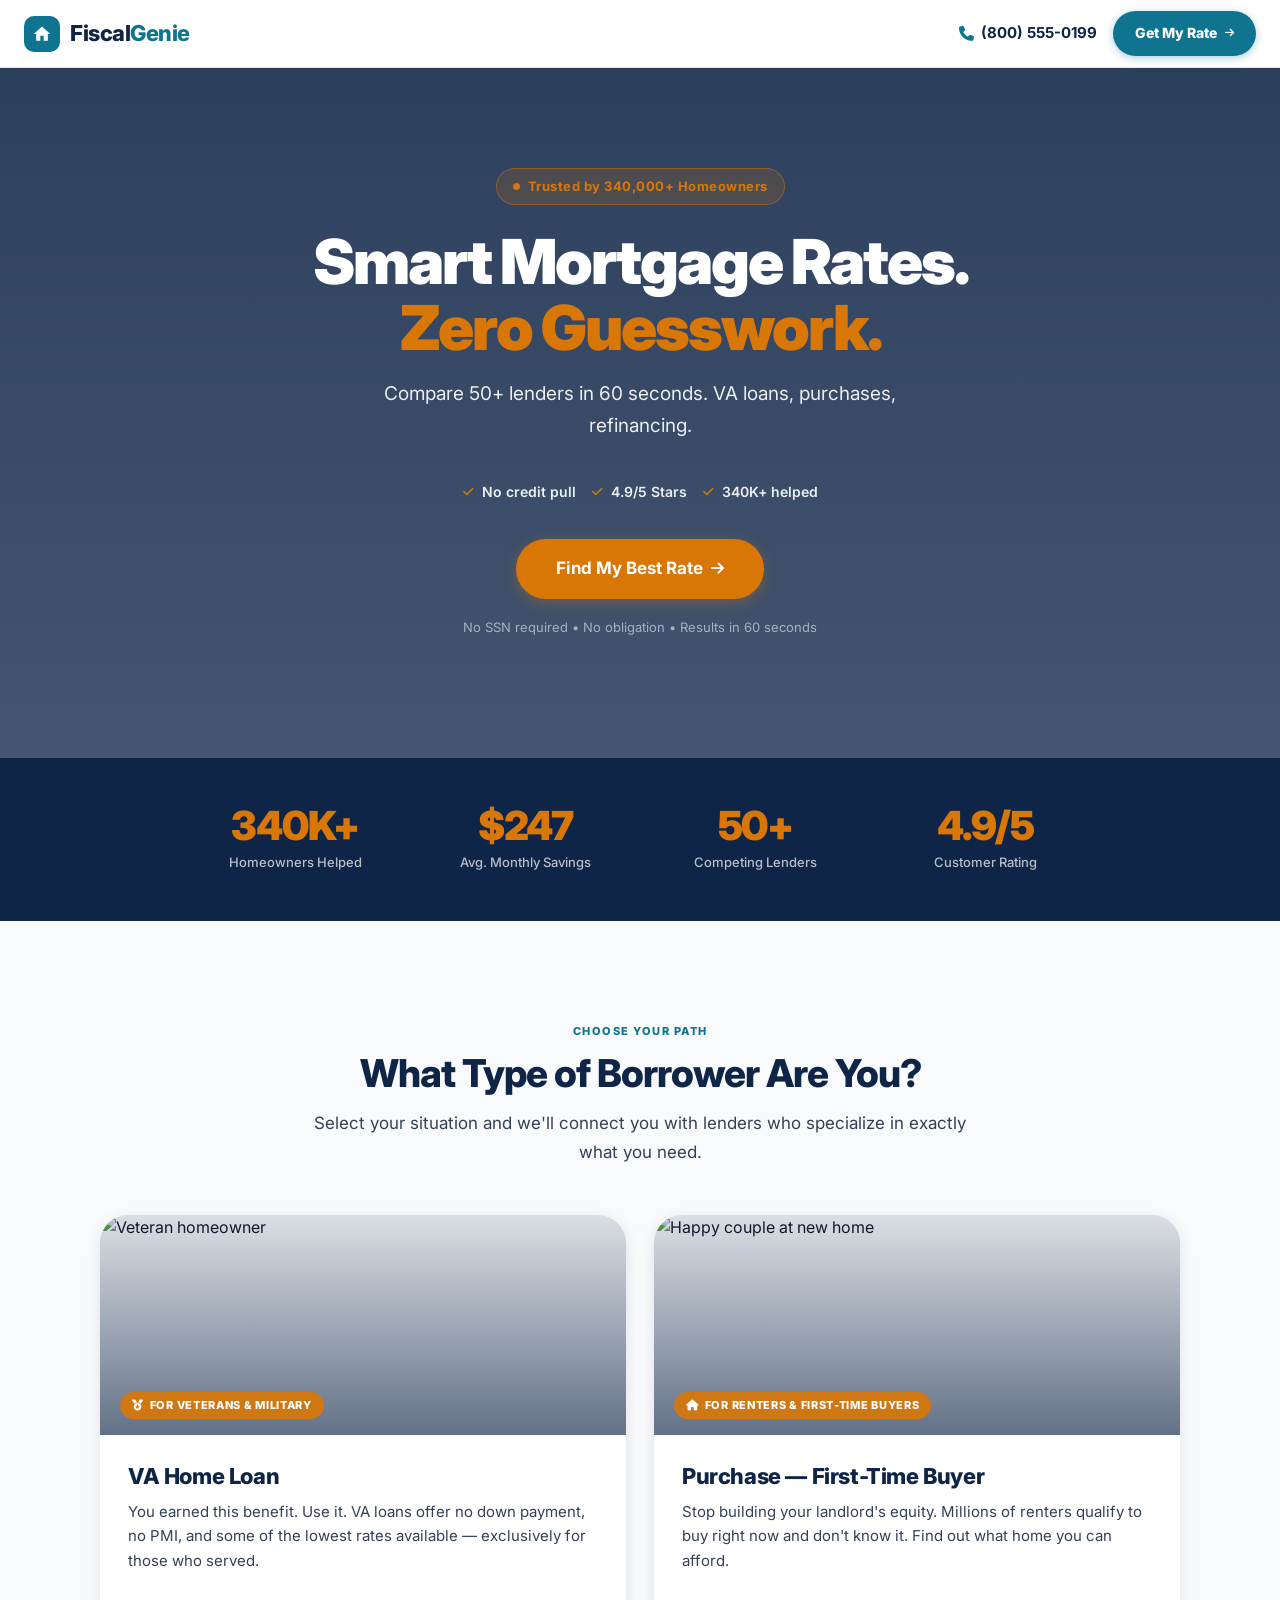
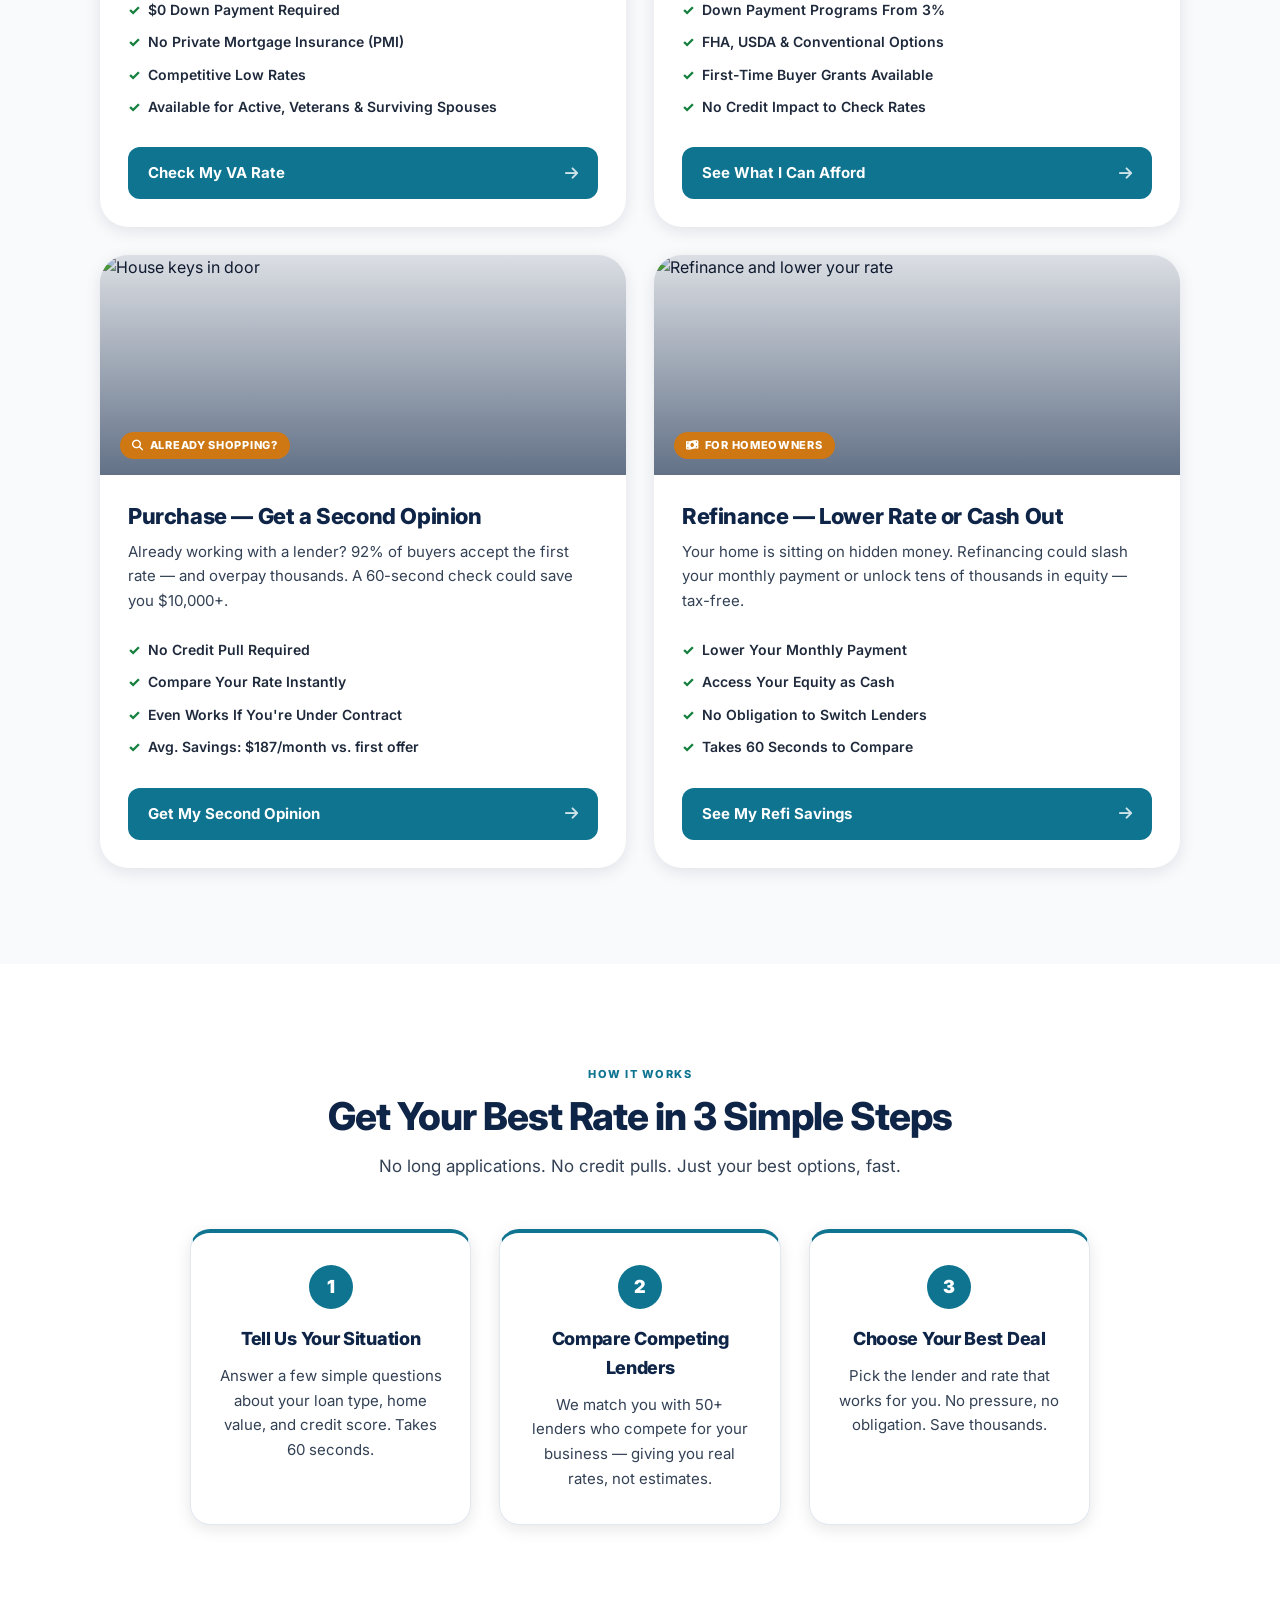
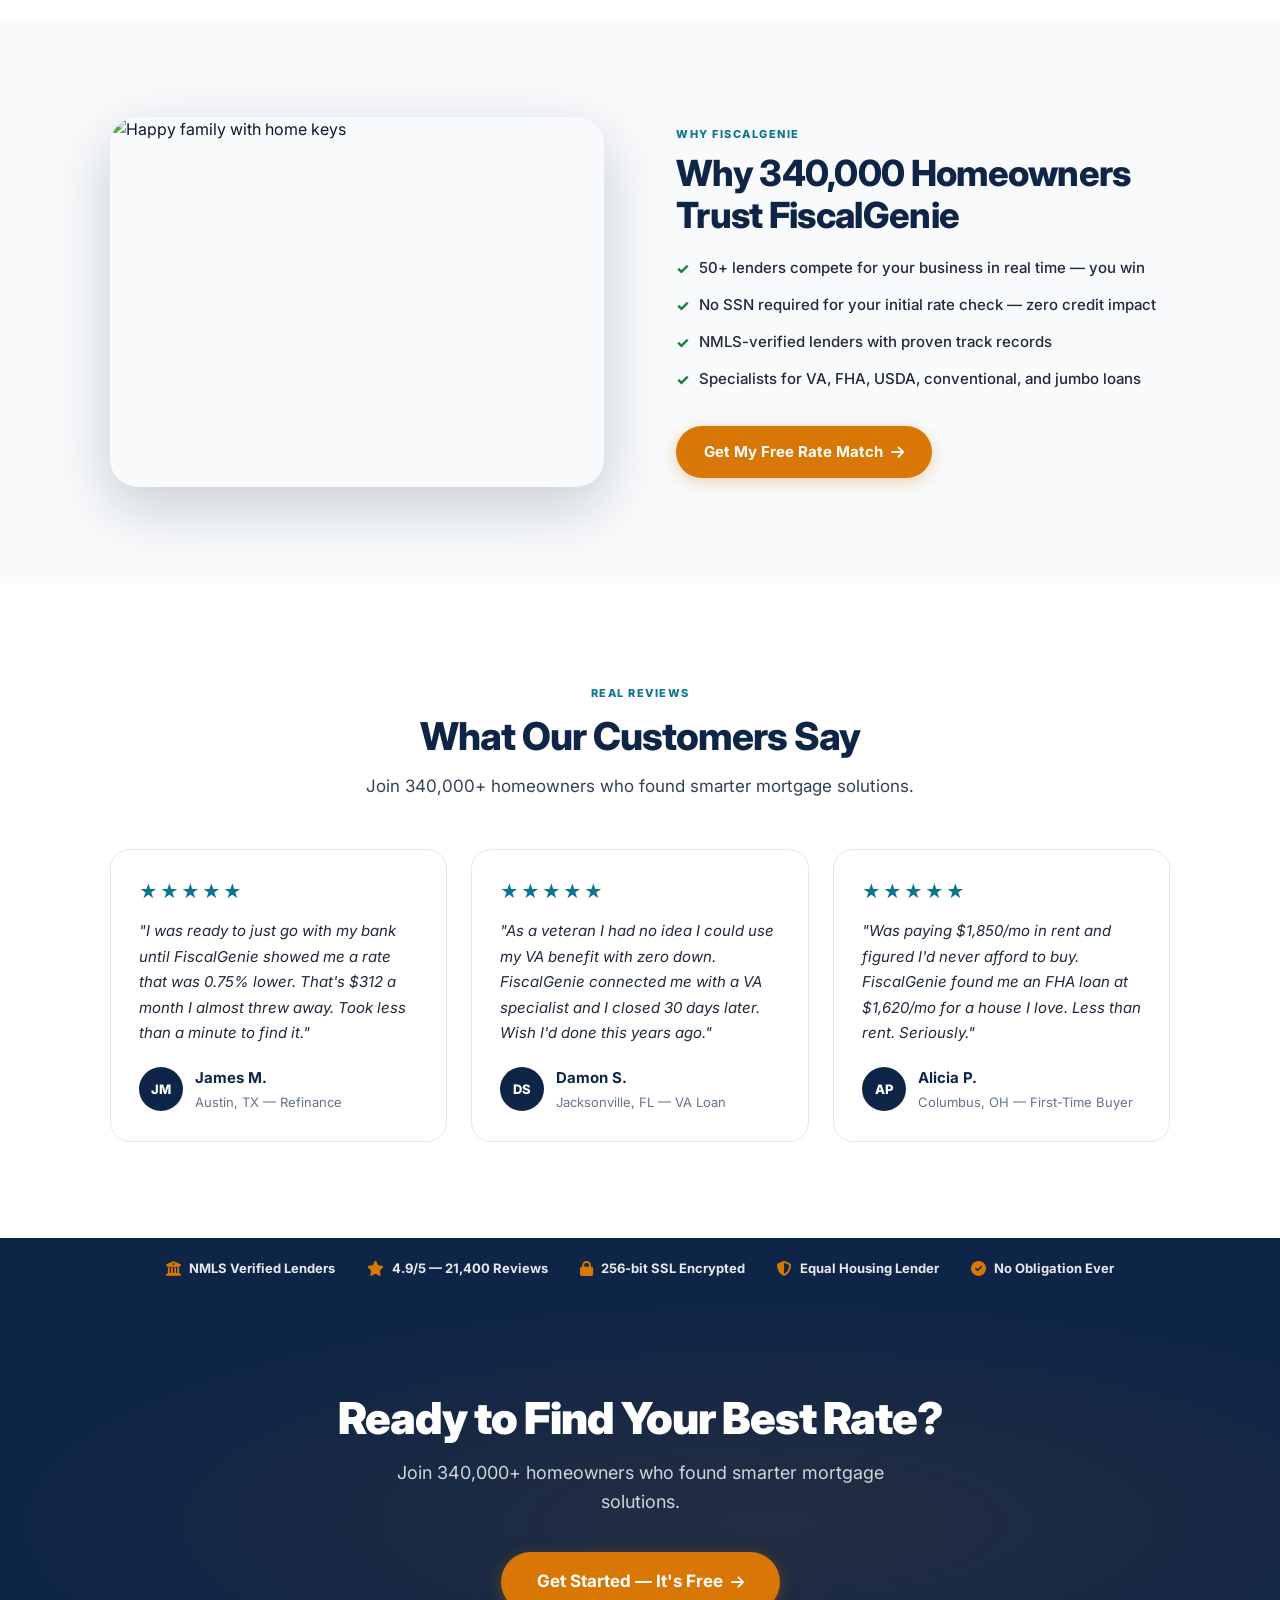
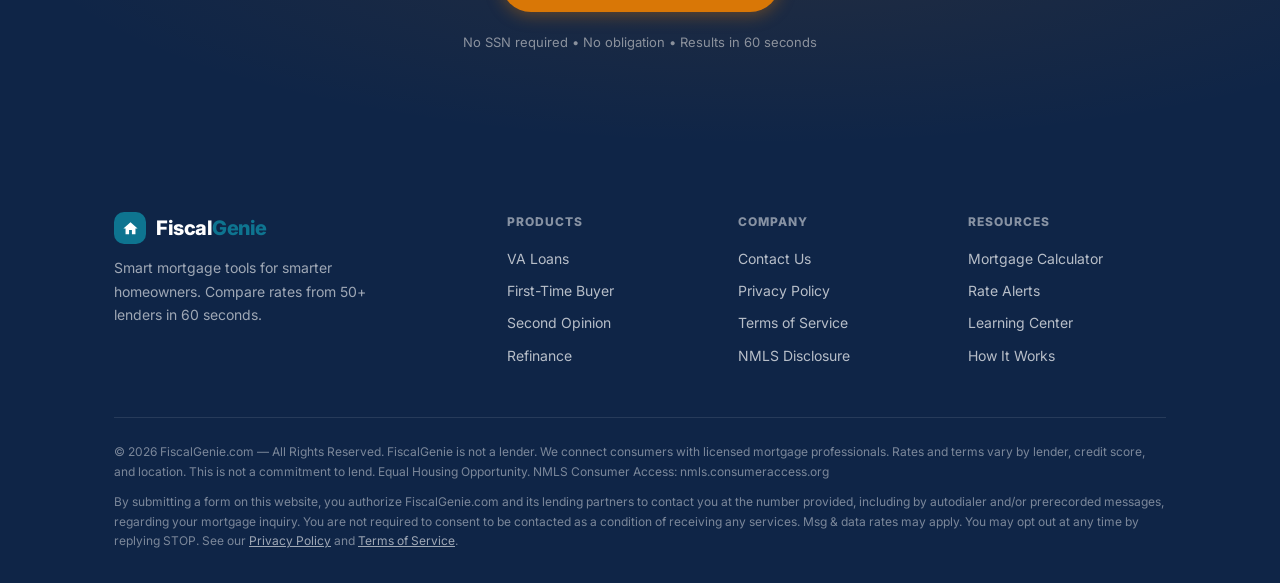
==== commit fc2696ea: "Full redesign v2 — navy/teal/amber palette, zero red, contrast fixed" ====
--- a/index.html
+++ b/index.html
@@ -18,7 +18,7 @@
 <header class="site-header">
   <a href="/" class="logo">
     <div class="logo-icon">
-      <svg width="20" height="20" viewBox="0 0 24 24" fill="#1B3A6B" xmlns="http://www.w3.org/2000/svg">
+      <svg width="20" height="20" viewBox="0 0 24 24" xmlns="http://www.w3.org/2000/svg">
         <path d="M10 20v-6h4v6h5v-8h3L12 3 2 12h3v8z"/>
       </svg>
     </div>
@@ -34,25 +34,30 @@
 
 
 <!-- ============================================================
-     HERO — Full-width suburban home photo
+     HERO — Full-width suburban home, centered content
      ============================================================ -->
 <section class="hub-hero">
-  <!-- Background photo -->
   <div class="hero-bg" style="background-image: url('https://images.unsplash.com/photo-1570129477492-45c003edd2be?w=1600&q=80&auto=format&fit=crop');"></div>
-  <div class="hero-overlay"></div>
+  <div class="hub-hero-overlay"></div>
 
   <div class="hub-hero-content">
     <div class="hero-eyebrow">
       <span class="dot"></span>
       Trusted by 340,000+ Homeowners
     </div>
-    <h1>Smart Mortgage Rates.<br><span class="gold">Zero Guesswork.</span></h1>
-    <p>Tell us what you need and we'll match you with the best lenders in 60 seconds. VA loans, purchases, refinancing — we've got you covered.</p>
-    <div class="hero-trust" style="justify-content:center;">
-      <div class="trust-item"><i class="fa-solid fa-check trust-check"></i> 4.9/5 from 21,000+ reviews</div>
-      <div class="trust-item"><i class="fa-solid fa-check trust-check"></i> SSL Secured &amp; Private</div>
-      <div class="trust-item"><i class="fa-solid fa-check trust-check"></i> 50+ Competing Lenders</div>
-    </div>
+    <h1>Smart Mortgage Rates.<br><span class="amber-text">Zero Guesswork.</span></h1>
+    <p>Compare 50+ lenders in 60 seconds. VA loans, purchases, refinancing.</p>
+    <div class="hero-trust">
+      <div class="trust-item"><i class="fa-solid fa-check trust-check"></i> No credit pull</div>
+      <div class="trust-item"><i class="fa-solid fa-check trust-check"></i> 4.9/5 Stars</div>
+      <div class="trust-item"><i class="fa-solid fa-check trust-check"></i> 340K+ helped</div>
+    </div>
+    <a href="va-loan.html" class="btn-amber" style="font-size:17px;padding:16px 40px;">
+      Find My Best Rate <i class="fa-solid fa-arrow-right fa-sm"></i>
+    </a>
+    <p style="margin-top:18px;font-size:13px;color:rgba(255,255,255,0.55);">
+      No SSN required &bull; No obligation &bull; Results in 60 seconds
+    </p>
   </div>
 </section>
 
@@ -75,15 +80,15 @@
       <div class="stat-label">Competing Lenders</div>
     </div>
     <div class="stat-item">
-      <div class="stat-num">60s</div>
-      <div class="stat-label">To Get Your Rates</div>
+      <div class="stat-num">4.9/5</div>
+      <div class="stat-label">Customer Rating</div>
     </div>
   </div>
 </div>
 
 
 <!-- ============================================================
-     LOAN TYPE CARDS — with photo headers
+     LOAN TYPE CARDS — 2×2 grid with photos
      ============================================================ -->
 <section class="loan-cards-section">
   <div class="section-header">
@@ -169,8 +174,8 @@
     <!-- Refinance -->
     <a href="refinance.html" class="loan-card">
       <div class="loan-card-photo">
-        <img src="https://images.unsplash.com/photo-1450101499163-c8848c66ca85?w=800&q=80&auto=format&fit=crop"
-             alt="Refinance and cash out equity" loading="lazy">
+        <img src="https://images.unsplash.com/photo-1494976388531-d1058494cdd8?w=800&q=80&auto=format&fit=crop"
+             alt="Refinance and lower your rate" loading="lazy">
         <div class="loan-card-photo-overlay">
           <span class="loan-card-badge"><i class="fa-solid fa-money-bill-wave"></i> For Homeowners</span>
         </div>
@@ -195,46 +200,6 @@
 
 
 <!-- ============================================================
-     TRUST STRIP
-     ============================================================ -->
-<div class="trust-strip">
-  <div class="trust-strip-inner">
-    <div class="trust-badge"><i class="fa-solid fa-building-columns tb-icon"></i> NMLS Verified Lenders</div>
-    <div class="trust-badge"><i class="fa-solid fa-star tb-icon"></i> 4.9/5 — 21,400 Reviews</div>
-    <div class="trust-badge"><i class="fa-solid fa-lock tb-icon"></i> 256-bit SSL Encrypted</div>
-    <div class="trust-badge"><i class="fa-solid fa-shield-halved tb-icon"></i> Equal Housing Lender</div>
-    <div class="trust-badge"><i class="fa-solid fa-circle-check tb-icon"></i> No Obligation Ever</div>
-  </div>
-</div>
-
-
-<!-- ============================================================
-     SPLIT SECTION — Happy homeowners
-     ============================================================ -->
-<section class="split-section bg-white">
-  <div class="split-inner">
-    <div class="split-image">
-      <img src="https://images.unsplash.com/photo-1494526585095-c41746248156?w=900&q=80&auto=format&fit=crop"
-           alt="Happy homeowners in their new home" loading="lazy">
-    </div>
-    <div class="split-content">
-      <span class="section-label">Why FiscalGenie</span>
-      <h2>More Lenders. Better Rates.<br><span class="highlight">Real Savings.</span></h2>
-      <p>When 50+ lenders compete for your business, you win. We instantly match your profile with our entire network so you get the best rate — not just the first one offered.</p>
-      <ul class="check-list">
-        <li>No SSN required for your initial rate check</li>
-        <li>Soft credit inquiry only — zero impact on your score</li>
-        <li>NMLS-verified lenders with proven track records</li>
-        <li>Rates from banks, credit unions, and online lenders</li>
-        <li>Specialists available for VA, FHA, USDA, and jumbo loans</li>
-      </ul>
-      <a href="va-loan.html" class="btn-gold">Get My Free Rate Match <i class="fa-solid fa-arrow-right"></i></a>
-    </div>
-  </div>
-</section>
-
-
-<!-- ============================================================
      HOW IT WORKS
      ============================================================ -->
 <section class="how-section">
@@ -264,25 +229,24 @@
 
 
 <!-- ============================================================
-     SPLIT SECTION — Aerial neighborhood
+     SPLIT SECTION — Why Trust FiscalGenie
      ============================================================ -->
 <section class="split-section bg-soft">
-  <div class="split-inner reverse">
+  <div class="split-inner">
     <div class="split-image">
-      <img src="https://images.unsplash.com/photo-1580587771525-78b9dba3b914?w=900&q=80&auto=format&fit=crop"
-           alt="Aerial neighborhood view" loading="lazy">
+      <img src="https://images.unsplash.com/photo-1582407947304-fd86f28f5a8a?w=900&q=80&auto=format&fit=crop"
+           alt="Happy family with home keys" loading="lazy">
     </div>
     <div class="split-content">
-      <span class="section-label">50+ Lender Network</span>
-      <h2>One Application.<br><span class="gold">Dozens of Offers.</span></h2>
-      <p>Instead of filling out five different applications at five different banks, you answer one short set of questions and our network does the work. You get multiple competing offers delivered to you.</p>
+      <span class="section-label">Why FiscalGenie</span>
+      <h2>Why 340,000 Homeowners Trust FiscalGenie</h2>
       <ul class="check-list">
-        <li>Average homeowner saves $247/month vs. their first quote</li>
-        <li>Lenders include national banks, regional credit unions, and online specialists</li>
-        <li>Every lender NMLS-verified and Equal Housing certified</li>
-        <li>Transparent APR comparison — no hidden fees</li>
+        <li>50+ lenders compete for your business in real time — you win</li>
+        <li>No SSN required for your initial rate check — zero credit impact</li>
+        <li>NMLS-verified lenders with proven track records</li>
+        <li>Specialists for VA, FHA, USDA, conventional, and jumbo loans</li>
       </ul>
-      <a href="refinance.html" class="btn-primary">See Refinance Options <i class="fa-solid fa-arrow-right"></i></a>
+      <a href="va-loan.html" class="btn-amber">Get My Free Rate Match <i class="fa-solid fa-arrow-right"></i></a>
     </div>
   </div>
 </section>
@@ -336,13 +300,29 @@
 
 
 <!-- ============================================================
+     TRUST STRIP
+     ============================================================ -->
+<div class="trust-strip">
+  <div class="trust-strip-inner">
+    <div class="trust-badge"><i class="fa-solid fa-building-columns tb-icon"></i> NMLS Verified Lenders</div>
+    <div class="trust-badge"><i class="fa-solid fa-star tb-icon"></i> 4.9/5 — 21,400 Reviews</div>
+    <div class="trust-badge"><i class="fa-solid fa-lock tb-icon"></i> 256-bit SSL Encrypted</div>
+    <div class="trust-badge"><i class="fa-solid fa-shield-halved tb-icon"></i> Equal Housing Lender</div>
+    <div class="trust-badge"><i class="fa-solid fa-circle-check tb-icon"></i> No Obligation Ever</div>
+  </div>
+</div>
+
+
+<!-- ============================================================
      CTA BAND
      ============================================================ -->
 <section class="cta-band">
   <h2>Ready to Find Your Best Rate?</h2>
   <p>Join 340,000+ homeowners who found smarter mortgage solutions.</p>
-  <a href="va-loan.html" class="btn-cta" style="font-size:17px; padding:16px 36px;">Get Started — It's Free <i class="fa-solid fa-arrow-right fa-sm"></i></a>
-  <div style="margin-top:20px; color:rgba(255,255,255,0.40); font-size:13px;">
+  <a href="va-loan.html" class="btn-amber" style="font-size:17px;padding:16px 36px;">
+    Get Started — It's Free <i class="fa-solid fa-arrow-right fa-sm"></i>
+  </a>
+  <div style="margin-top:20px;color:rgba(255,255,255,0.50);font-size:13px;">
     No SSN required &bull; No obligation &bull; Results in 60 seconds
   </div>
 </section>
@@ -357,7 +337,7 @@
       <div class="footer-brand">
         <a href="/" class="logo">
           <div class="logo-icon" style="width:32px;height:32px;">
-            <svg width="17" height="17" viewBox="0 0 24 24" fill="#1B3A6B" xmlns="http://www.w3.org/2000/svg">
+            <svg width="17" height="17" viewBox="0 0 24 24" xmlns="http://www.w3.org/2000/svg">
               <path d="M10 20v-6h4v6h5v-8h3L12 3 2 12h3v8z"/>
             </svg>
           </div>
@@ -399,7 +379,6 @@
   </div>
 </footer>
 
-<!-- FAQ Toggle Script -->
 <script>
   document.querySelectorAll('.faq-q').forEach(btn => {
     btn.addEventListener('click', function() {
--- a/css/style.css
+++ b/css/style.css
@@ -1,50 +1,55 @@
 /* =============================================================
-   FiscalGenie — Premium Design System
-   Palette: Navy #1B3A6B | Gold #E8A020 | Green #16A34A | Soft #F8FAFC
+   FiscalGenie v2 — Navy / Teal / Amber Design System
+   Palette: Navy #0F2547 | Teal #0E7490 | Amber #D97706
+   Zero red. Maximum contrast.
    ============================================================= */
 
-/* ---- Google Fonts ---- */
 @import url('https://fonts.googleapis.com/css2?family=Inter:wght@400;500;600;700;800;900&display=swap');
 
 /* ---- Design Tokens ---- */
 :root {
-  --navy:      #1B3A6B;
-  --navy2:     #142d56;
-  --navy3:     #0f2040;
-  --gold:      #E8A020;
-  --gold2:     #d4911a;
-  --gold-light:#fef3c7;
-  --green:     #16A34A;
-  --green2:    #15803d;
-  --green-light:#dcfce7;
-  --red:       #dc2626;
-  --white:     #ffffff;
-  --bg:        #F8FAFC;
-  --bg2:       #f1f5f9;
-  --gray1:     #e2e8f0;
-  --gray2:     #cbd5e1;
-  --gray3:     #64748b;
-  --text:      #0f172a;
-  --text2:     #334155;
-
-  --radius:    12px;
-  --radius-lg: 20px;
-  --radius-xl: 28px;
-
-  --shadow-sm: 0 1px 4px rgba(15,23,42,0.08);
-  --shadow:    0 4px 16px rgba(15,23,42,0.10);
-  --shadow-lg: 0 8px 40px rgba(15,23,42,0.14);
-  --shadow-xl: 0 20px 60px rgba(15,23,42,0.20);
-
-  --header-h: 68px;
-  --hero-overlay: linear-gradient(135deg, rgba(27,58,107,0.88) 0%, rgba(27,58,107,0.60) 100%);
+  --navy:        #0F2547;
+  --navy2:       #1a3a6b;
+  --teal:        #0E7490;
+  --teal2:       #0891b2;
+  --amber:       #D97706;
+  --amber2:      #B45309;
+  --green:       #15803D;
+  --green2:      #166534;
+  --green-light: #dcfce7;
+  --white:       #FFFFFF;
+  --offwhite:    #F8FAFC;
+  --gray-100:    #F1F5F9;
+  --gray-200:    #E2E8F0;
+  --gray-500:    #64748B;
+  --gray-700:    #334155;
+  --text:        #0F172A;
+  --text2:       #1E293B;
+  --text3:       #475569;
+
+  /* Compatibility aliases */
+  --bg:          #F8FAFC;
+  --bg2:         #F1F5F9;
+  --gray1:       #E2E8F0;
+  --gray2:       #CBD5E1;
+  --gray3:       #64748B;
+
+  --radius:      12px;
+  --radius-lg:   20px;
+  --radius-xl:   28px;
+
+  --shadow-sm:   0 1px 4px rgba(15,23,42,0.08);
+  --shadow:      0 4px 16px rgba(15,23,42,0.10);
+  --shadow-lg:   0 8px 40px rgba(15,23,42,0.14);
+  --shadow-xl:   0 20px 60px rgba(15,23,42,0.20);
+
+  --header-h:    68px;
+  --hero-overlay: linear-gradient(to right, rgba(15,37,71,0.94) 0%, rgba(15,37,71,0.75) 60%, rgba(15,37,71,0.40) 100%);
 }
 
 /* ---- Reset & Base ---- */
 *, *::before, *::after { box-sizing: border-box; margin: 0; padding: 0; }
-
 html { scroll-behavior: smooth; font-size: 16px; }
-
 body {
   font-family: 'Inter', -apple-system, BlinkMacSystemFont, 'Segoe UI', sans-serif;
   background: var(--white);
@@ -52,7 +57,6 @@
   line-height: 1.6;
   -webkit-font-smoothing: antialiased;
 }
-
 img { max-width: 100%; height: auto; display: block; }
 a { text-decoration: none; color: inherit; }
 ul, ol { list-style: none; }
@@ -72,7 +76,7 @@
   z-index: 1000;
   height: var(--header-h);
   background: var(--white);
-  border-bottom: 1px solid var(--gray1);
+  border-bottom: 1px solid var(--gray-200);
   display: flex;
   align-items: center;
   justify-content: space-between;
@@ -90,7 +94,7 @@
 .logo-icon {
   width: 36px;
   height: 36px;
-  background: var(--gold);
+  background: var(--teal);
   border-radius: 10px;
   display: flex;
   align-items: center;
@@ -98,7 +102,7 @@
   flex-shrink: 0;
 }
 
-.logo-icon svg { fill: var(--navy); }
+.logo-icon svg { fill: var(--white); }
 
 .logo-text {
   font-size: 22px;
@@ -107,7 +111,8 @@
   letter-spacing: -0.5px;
 }
 
-.logo-text span { color: var(--gold); }
+/* "Genie" in teal */
+.logo-text span { color: var(--teal); }
 
 .header-cta {
   display: flex;
@@ -126,37 +131,38 @@
   transition: color 0.2s;
 }
 
-.header-phone:hover { color: var(--gold); }
-.header-phone i { color: var(--gold); }
-
+.header-phone:hover { color: var(--teal); }
+.header-phone i { color: var(--teal); }
+
+/* Nav CTA — teal bg, white text */
 .btn-cta {
   display: inline-flex;
   align-items: center;
   gap: 8px;
-  background: var(--gold);
-  color: var(--navy);
+  background: var(--teal);
+  color: var(--white);
   font-size: 14px;
   font-weight: 800;
   padding: 11px 22px;
   border-radius: 100px;
   text-decoration: none;
   transition: background 0.2s, transform 0.2s, box-shadow 0.2s;
-  box-shadow: 0 2px 8px rgba(232,160,32,0.35);
+  box-shadow: 0 2px 8px rgba(14,116,144,0.35);
 }
 
 .btn-cta:hover {
-  background: var(--gold2);
-  color: var(--navy);
+  background: var(--teal2);
+  color: var(--white);
   transform: translateY(-1px);
-  box-shadow: 0 4px 16px rgba(232,160,32,0.45);
-}
-
-/* ============================================================
-   HERO — Full-Width Photo + Overlay
+  box-shadow: 0 4px 16px rgba(14,116,144,0.45);
+}
+
+/* ============================================================
+   HERO — Full-Width Photo + Directional Overlay
    ============================================================ */
 .hero {
   position: relative;
-  min-height: 100vh;
+  min-height: 580px;
   display: flex;
   align-items: center;
   overflow: hidden;
@@ -186,23 +192,23 @@
   width: 100%;
   max-width: 1200px;
   margin: 0 auto;
-  padding: 100px 24px 80px;
+  padding: 80px 24px 60px;
   display: grid;
   grid-template-columns: 1fr 460px;
   gap: 64px;
   align-items: center;
 }
 
-/* Hero Content */
+/* Hero Content — always white on dark overlay */
 .hero-content { color: var(--white); }
 
 .hero-eyebrow {
   display: inline-flex;
   align-items: center;
   gap: 8px;
-  background: rgba(232,160,32,0.18);
-  border: 1px solid rgba(232,160,32,0.40);
-  color: var(--gold);
+  background: rgba(217,119,6,0.18);
+  border: 1px solid rgba(217,119,6,0.45);
+  color: var(--amber);
   font-size: 13px;
   font-weight: 700;
   letter-spacing: 0.5px;
@@ -215,7 +221,7 @@
   width: 7px;
   height: 7px;
   border-radius: 50%;
-  background: var(--gold);
+  background: var(--amber);
   animation: blink 2s infinite;
 }
 
@@ -224,8 +230,9 @@
   50% { opacity: 0.3; }
 }
 
+/* Hero H1 — clamp 36→62px, weight 900, always white */
 .hero h1 {
-  font-size: clamp(36px, 5vw, 60px);
+  font-size: clamp(36px, 5vw, 62px);
   font-weight: 900;
   line-height: 1.08;
   letter-spacing: -1.5px;
@@ -233,11 +240,12 @@
   color: var(--white);
 }
 
-.hero h1 .highlight { color: var(--gold); }
-
+.hero h1 .highlight { color: var(--amber); }
+
+/* Hero sub — rgba(255,255,255,0.90) */
 .hero-sub {
   font-size: 18px;
-  color: rgba(255,255,255,0.80);
+  color: rgba(255,255,255,0.90);
   line-height: 1.65;
   margin-bottom: 32px;
   max-width: 520px;
@@ -256,24 +264,22 @@
   gap: 8px;
   font-size: 14px;
   font-weight: 600;
-  color: rgba(255,255,255,0.85);
+  color: rgba(255,255,255,0.90);
 }
 
 .trust-check {
-  color: var(--gold);
+  color: var(--amber);
   font-size: 12px;
 }
 
-/* ============================================================
-   HERO BADGE (legacy class for page-specific overrides)
-   ============================================================ */
+/* Hero badge (legacy class) */
 .hero-badge {
   display: inline-flex;
   align-items: center;
   gap: 8px;
-  background: rgba(232,160,32,0.18);
-  border: 1px solid rgba(232,160,32,0.40);
-  color: var(--gold);
+  background: rgba(217,119,6,0.18);
+  border: 1px solid rgba(217,119,6,0.45);
+  color: var(--amber);
   font-size: 13px;
   font-weight: 700;
   padding: 7px 16px;
@@ -307,15 +313,15 @@
 
 .form-card-header p {
   font-size: 13px;
-  color: rgba(255,255,255,0.60);
+  color: rgba(255,255,255,0.70);
   font-weight: 500;
 }
 
 /* Progress Bar */
 .progress-bar-wrap {
   padding: 16px 28px 0;
-  background: #f8fafc;
-  border-bottom: 1px solid var(--gray1);
+  background: var(--offwhite);
+  border-bottom: 1px solid var(--gray-200);
 }
 
 .progress-steps {
@@ -331,7 +337,7 @@
   top: 14px;
   left: 0;
   height: 3px;
-  background: var(--gold);
+  background: var(--teal);
   border-radius: 100px;
   transition: width 0.4s ease;
   z-index: 0;
@@ -350,15 +356,15 @@
   width: 28px;
   height: 28px;
   border-radius: 50%;
-  background: var(--gray1);
-  color: var(--gray3);
+  background: var(--gray-200);
+  color: var(--gray-500);
   font-size: 12px;
   font-weight: 700;
   display: flex;
   align-items: center;
   justify-content: center;
   transition: all 0.3s;
-  border: 2px solid var(--gray2);
+  border: 2px solid var(--gray-200);
 }
 
 .progress-step.active .step-dot {
@@ -367,6 +373,7 @@
   border-color: var(--navy);
 }
 
+.progress-step.done .step-dot,
 .progress-step.completed .step-dot {
   background: var(--green);
   color: var(--white);
@@ -376,20 +383,16 @@
 .step-label {
   font-size: 10px;
   font-weight: 600;
-  color: var(--gray3);
+  color: var(--gray-500);
   white-space: nowrap;
 }
 
 .progress-step.active .step-label { color: var(--navy); font-weight: 700; }
 
 /* Form Steps */
-.form-steps {
-  padding: 24px 28px;
-}
-
-.form-step {
-  display: none;
-}
+.form-steps { padding: 24px 28px; }
+
+.form-step { display: none; }
 
 .form-step.active {
   display: block;
@@ -425,7 +428,7 @@
   align-items: center;
   gap: 10px;
   padding: 13px 16px;
-  border: 2px solid var(--gray1);
+  border: 2px solid var(--gray-200);
   border-radius: var(--radius);
   font-size: 14px;
   font-weight: 600;
@@ -438,28 +441,28 @@
 }
 
 .option-btn:hover {
-  border-color: var(--navy);
-  background: rgba(27,58,107,0.04);
-  color: var(--navy);
+  border-color: var(--teal);
+  background: rgba(14,116,144,0.05);
+  color: var(--teal);
 }
 
 .option-btn.selected {
-  border-color: var(--navy);
-  background: rgba(27,58,107,0.06);
-  color: var(--navy);
+  border-color: var(--teal);
+  background: rgba(14,116,144,0.08);
+  color: var(--teal);
 }
 
 .opt-icon {
   width: 32px;
   height: 32px;
-  background: var(--bg);
+  background: var(--gray-100);
   border-radius: 8px;
   display: flex;
   align-items: center;
   justify-content: center;
   font-size: 14px;
   flex-shrink: 0;
-  color: var(--navy);
+  color: var(--teal);
 }
 
 /* Form Fields */
@@ -485,7 +488,7 @@
 .form-select {
   width: 100%;
   padding: 12px 14px;
-  border: 2px solid var(--gray1);
+  border: 2px solid var(--gray-200);
   border-radius: var(--radius);
   font-size: 15px;
   color: var(--text);
@@ -496,35 +499,39 @@
 
 .form-input:focus,
 .form-select:focus {
-  border-color: var(--navy);
-  box-shadow: 0 0 0 3px rgba(27,58,107,0.12);
-}
-
+  border-color: var(--teal);
+  box-shadow: 0 0 0 3px rgba(14,116,144,0.12);
+}
+
+/* Error state — AMBER, never red */
 .form-input.error,
-.form-select.error { border-color: var(--red); }
-
-/* Buttons within form */
+.form-select.error {
+  border-color: var(--amber);
+  box-shadow: 0 0 0 3px rgba(217,119,6,0.12);
+}
+
+/* Form Buttons — Amber bg, white text */
 .btn-next,
 .btn-submit {
   width: 100%;
   padding: 16px;
-  background: var(--gold);
-  color: var(--navy);
+  background: var(--amber);
+  color: var(--white);
   font-size: 16px;
-  font-weight: 800;
+  font-weight: 700;
   border-radius: 100px;
   border: none;
   cursor: pointer;
   margin-top: 12px;
   transition: all 0.2s;
-  box-shadow: 0 4px 16px rgba(232,160,32,0.35);
+  box-shadow: 0 4px 16px rgba(217,119,6,0.30);
 }
 
 .btn-next:hover,
 .btn-submit:hover {
-  background: var(--gold2);
+  background: var(--amber2);
   transform: translateY(-1px);
-  box-shadow: 0 6px 20px rgba(232,160,32,0.45);
+  box-shadow: 0 6px 20px rgba(217,119,6,0.40);
 }
 
 .btn-back {
@@ -532,7 +539,7 @@
   border: none;
   font-size: 13px;
   font-weight: 600;
-  color: var(--gray3);
+  color: var(--gray-500);
   cursor: pointer;
   padding: 0;
   margin-bottom: 14px;
@@ -546,7 +553,7 @@
 
 .form-disclaimer {
   font-size: 11px;
-  color: var(--gray3);
+  color: var(--gray-500);
   line-height: 1.55;
   margin-top: 12px;
   text-align: center;
@@ -571,7 +578,7 @@
 
 .thank-you-step p {
   font-size: 15px;
-  color: var(--gray3);
+  color: var(--gray-700);
   line-height: 1.65;
 }
 
@@ -579,7 +586,7 @@
    TRUST STRIP
    ============================================================ */
 .trust-strip {
-  background: var(--navy3);
+  background: var(--navy);
   padding: 20px 24px;
   overflow: hidden;
 }
@@ -600,11 +607,11 @@
   gap: 8px;
   font-size: 13px;
   font-weight: 700;
-  color: rgba(255,255,255,0.80);
+  color: rgba(255,255,255,0.90);
   white-space: nowrap;
 }
 
-.tb-icon { color: var(--gold); font-size: 15px; }
+.tb-icon { color: var(--amber); font-size: 15px; }
 
 /* ============================================================
    STATS BAR
@@ -623,19 +630,17 @@
   text-align: center;
 }
 
-.stat-item {}
-
 .stat-num {
   font-size: 40px;
   font-weight: 900;
-  color: var(--gold);
+  color: var(--amber);
   letter-spacing: -1.5px;
   line-height: 1;
 }
 
 .stat-label {
   font-size: 13px;
-  color: rgba(255,255,255,0.55);
+  color: rgba(255,255,255,0.70);
   margin-top: 6px;
   font-weight: 500;
 }
@@ -655,19 +660,21 @@
   margin: 0 auto 48px;
 }
 
+/* Section label — teal, uppercase, 11px, weight 800 */
 .section-label {
   display: inline-block;
-  font-size: 12px;
+  font-size: 11px;
   font-weight: 800;
   text-transform: uppercase;
   letter-spacing: 1.5px;
-  color: var(--gold);
+  color: var(--teal);
   margin-bottom: 12px;
 }
 
+/* Section H2 — clamp 26→40px, weight 800, navy */
 .section-header h2 {
-  font-size: clamp(28px, 3.5vw, 42px);
-  font-weight: 900;
+  font-size: clamp(26px, 3vw, 40px);
+  font-weight: 800;
   color: var(--navy);
   letter-spacing: -1px;
   line-height: 1.12;
@@ -676,7 +683,7 @@
 
 .section-header p {
   font-size: 17px;
-  color: var(--gray3);
+  color: var(--gray-700);
   line-height: 1.7;
 }
 
@@ -685,7 +692,7 @@
    ============================================================ */
 .how-section {
   padding: 96px 24px;
-  background: var(--bg);
+  background: var(--white);
 }
 
 .steps-grid {
@@ -703,8 +710,10 @@
   box-shadow: var(--shadow);
   text-align: center;
   position: relative;
-  border-top: 4px solid var(--gold);
+  border-top: 4px solid var(--teal);
   transition: transform 0.25s, box-shadow 0.25s;
+  border: 1px solid var(--gray-200);
+  border-top: 4px solid var(--teal);
 }
 
 .step-card:hover {
@@ -712,11 +721,12 @@
   box-shadow: var(--shadow-lg);
 }
 
+/* Step numbers in teal circles */
 .step-num {
   width: 44px;
   height: 44px;
   border-radius: 50%;
-  background: var(--navy);
+  background: var(--teal);
   color: var(--white);
   font-size: 18px;
   font-weight: 900;
@@ -736,7 +746,7 @@
 
 .step-card p {
   font-size: 15px;
-  color: var(--gray3);
+  color: var(--gray-700);
   line-height: 1.65;
 }
 
@@ -757,10 +767,10 @@
 }
 
 .testimonial-card {
-  background: var(--bg);
+  background: var(--white);
   border-radius: var(--radius-lg);
   padding: 28px;
-  border: 1px solid var(--gray1);
+  border: 1px solid var(--gray-200);
   transition: transform 0.25s, box-shadow 0.25s;
 }
 
@@ -771,7 +781,7 @@
 
 .stars {
   font-size: 18px;
-  color: var(--gold);
+  color: var(--teal);
   margin-bottom: 12px;
   letter-spacing: 2px;
 }
@@ -812,7 +822,7 @@
 
 .author-loc {
   font-size: 13px;
-  color: var(--gray3);
+  color: var(--gray-500);
   margin-top: 2px;
 }
 
@@ -821,7 +831,7 @@
    ============================================================ */
 .faq-section {
   padding: 96px 24px;
-  background: var(--bg);
+  background: var(--offwhite);
 }
 
 .faq-list {
@@ -835,7 +845,7 @@
 .faq-item {
   background: var(--white);
   border-radius: var(--radius);
-  border: 1px solid var(--gray1);
+  border: 1px solid var(--gray-200);
   overflow: hidden;
   transition: box-shadow 0.2s;
 }
@@ -860,12 +870,12 @@
   transition: background 0.2s;
 }
 
-.faq-q:hover { background: var(--bg); }
+.faq-q:hover { background: var(--offwhite); }
 
 .faq-icon {
   font-size: 22px;
   font-weight: 300;
-  color: var(--gold);
+  color: var(--teal);
   flex-shrink: 0;
   transition: transform 0.25s;
   line-height: 1;
@@ -875,12 +885,11 @@
 
 .faq-a {
   display: none;
-  padding: 0 22px 18px;
+  padding: 14px 22px 18px;
   font-size: 15px;
-  color: var(--text2);
+  color: var(--gray-700);
   line-height: 1.75;
-  border-top: 1px solid var(--gray1);
-  padding-top: 14px;
+  border-top: 1px solid var(--gray-200);
 }
 
 .faq-item.open .faq-a { display: block; animation: fadeIn 0.25s ease; }
@@ -900,7 +909,7 @@
   content: '';
   position: absolute;
   inset: 0;
-  background: radial-gradient(ellipse at 60% 50%, rgba(232,160,32,0.12) 0%, transparent 70%);
+  background: radial-gradient(ellipse at 60% 50%, rgba(217,119,6,0.10) 0%, transparent 70%);
   pointer-events: none;
 }
 
@@ -916,7 +925,7 @@
 
 .cta-band p {
   font-size: 18px;
-  color: rgba(255,255,255,0.65);
+  color: rgba(255,255,255,0.80);
   margin-bottom: 36px;
   max-width: 520px;
   margin-left: auto;
@@ -924,21 +933,36 @@
   position: relative;
 }
 
-.cta-band .btn-cta {
+/* CTA band button — amber bg, white text */
+.cta-band .btn-amber,
+.cta-band .btn-cta-amber {
+  display: inline-flex;
+  align-items: center;
+  gap: 8px;
+  background: var(--amber);
+  color: var(--white);
   font-size: 17px;
+  font-weight: 700;
   padding: 16px 36px;
   border-radius: 100px;
+  text-decoration: none;
+  transition: all 0.2s;
+  box-shadow: 0 4px 16px rgba(217,119,6,0.35);
   position: relative;
 }
 
+.cta-band .btn-amber:hover,
+.cta-band .btn-cta-amber:hover {
+  background: var(--amber2);
+  transform: translateY(-1px);
+  box-shadow: 0 6px 20px rgba(217,119,6,0.45);
+}
+
 /* ============================================================
    SPLIT SECTIONS (image + text side by side)
    ============================================================ */
-.split-section {
-  padding: 96px 24px;
-}
-
-.split-section.bg-soft { background: var(--bg); }
+.split-section { padding: 96px 24px; }
+.split-section.bg-soft { background: var(--offwhite); }
 .split-section.bg-white { background: var(--white); }
 
 .split-inner {
@@ -969,9 +993,11 @@
 
 .split-image:hover img { transform: scale(1.04); }
 
+.split-content .section-label { display: block; margin-bottom: 10px; }
+
 .split-content h2 {
   font-size: clamp(26px, 3vw, 36px);
-  font-weight: 900;
+  font-weight: 800;
   color: var(--navy);
   letter-spacing: -0.7px;
   line-height: 1.15;
@@ -979,11 +1005,12 @@
 }
 
 .split-content .highlight { color: var(--green); }
-.split-content .gold { color: var(--gold); }
-
+.split-content .amber-text { color: var(--amber); }
+
+/* Body paragraphs on white/light bg — gray-700 */
 .split-content p {
   font-size: 16px;
-  color: var(--gray3);
+  color: var(--gray-700);
   line-height: 1.75;
   margin-bottom: 20px;
 }
@@ -1012,6 +1039,7 @@
   margin-top: 1px;
 }
 
+/* Button variants */
 .btn-primary {
   display: inline-flex;
   align-items: center;
@@ -1032,25 +1060,48 @@
   box-shadow: var(--shadow);
 }
 
-.btn-gold {
+/* Amber CTA button (replaces btn-gold) */
+.btn-amber {
   display: inline-flex;
   align-items: center;
   gap: 8px;
-  background: var(--gold);
-  color: var(--navy);
+  background: var(--amber);
+  color: var(--white);
   font-size: 15px;
-  font-weight: 800;
+  font-weight: 700;
   padding: 14px 28px;
   border-radius: 100px;
   text-decoration: none;
   transition: all 0.2s;
-  box-shadow: 0 4px 16px rgba(232,160,32,0.35);
+  box-shadow: 0 4px 16px rgba(217,119,6,0.30);
+}
+
+.btn-amber:hover {
+  background: var(--amber2);
+  transform: translateY(-2px);
+  box-shadow: 0 6px 20px rgba(217,119,6,0.40);
+}
+
+/* Legacy alias — btn-gold now maps to amber */
+.btn-gold {
+  display: inline-flex;
+  align-items: center;
+  gap: 8px;
+  background: var(--amber);
+  color: var(--white);
+  font-size: 15px;
+  font-weight: 700;
+  padding: 14px 28px;
+  border-radius: 100px;
+  text-decoration: none;
+  transition: all 0.2s;
+  box-shadow: 0 4px 16px rgba(217,119,6,0.30);
 }
 
 .btn-gold:hover {
-  background: var(--gold2);
+  background: var(--amber2);
   transform: translateY(-2px);
-  box-shadow: 0 6px 20px rgba(232,160,32,0.45);
+  box-shadow: 0 6px 20px rgba(217,119,6,0.40);
 }
 
 /* ============================================================
@@ -1058,7 +1109,7 @@
    ============================================================ */
 .loan-cards-section {
   padding: 96px 24px;
-  background: var(--bg);
+  background: var(--offwhite);
 }
 
 .loan-cards-grid {
@@ -1087,7 +1138,7 @@
 }
 
 .loan-card-photo {
-  height: 200px;
+  height: 220px;
   overflow: hidden;
   position: relative;
 }
@@ -1104,7 +1155,7 @@
 .loan-card-photo-overlay {
   position: absolute;
   inset: 0;
-  background: linear-gradient(to bottom, rgba(27,58,107,0.20) 0%, rgba(27,58,107,0.65) 100%);
+  background: linear-gradient(to bottom, rgba(15,37,71,0.15) 0%, rgba(15,37,71,0.65) 100%);
   display: flex;
   align-items: flex-end;
   padding: 16px 20px;
@@ -1114,8 +1165,8 @@
   display: inline-flex;
   align-items: center;
   gap: 6px;
-  background: rgba(232,160,32,0.90);
-  color: var(--navy);
+  background: rgba(217,119,6,0.90);
+  color: var(--white);
   font-size: 11px;
   font-weight: 800;
   text-transform: uppercase;
@@ -1142,7 +1193,7 @@
 
 .loan-card p {
   font-size: 15px;
-  color: var(--gray3);
+  color: var(--gray-700);
   line-height: 1.65;
   margin-bottom: 20px;
   flex: 1;
@@ -1170,12 +1221,13 @@
   font-size: 14px;
 }
 
+/* Card CTA — teal bg, white text */
 .loan-card-cta {
   display: flex;
   align-items: center;
   justify-content: space-between;
   padding: 14px 20px;
-  background: var(--navy);
+  background: var(--teal);
   color: var(--white);
   border-radius: var(--radius);
   font-size: 15px;
@@ -1184,12 +1236,11 @@
   transition: background 0.2s;
 }
 
-.loan-card:hover .loan-card-cta { background: var(--navy2); }
-
-.loan-card-cta i { color: var(--gold); }
-
-/* ============================================================
-   FEATURE CARDS (3-col)
+.loan-card:hover .loan-card-cta { background: var(--teal2); }
+.loan-card-cta i { color: rgba(255,255,255,0.80); }
+
+/* ============================================================
+   FEATURE CARDS (3-col dark)
    ============================================================ */
 .features-section {
   padding: 96px 24px;
@@ -1216,21 +1267,21 @@
 
 .feature-icon {
   font-size: 36px;
-  color: var(--gold);
+  color: var(--amber);
   margin-bottom: 16px;
 }
 
 .feature-card h3 {
   font-size: 20px;
   font-weight: 800;
-  color: var(--gold);
+  color: var(--white);
   margin-bottom: 10px;
   letter-spacing: -0.3px;
 }
 
 .feature-card p {
   font-size: 14px;
-  color: rgba(255,255,255,0.65);
+  color: rgba(255,255,255,0.80);
   line-height: 1.65;
 }
 
@@ -1240,7 +1291,7 @@
 .comparison-table {
   max-width: 720px;
   margin: 48px auto 0;
-  background: var(--bg);
+  background: var(--offwhite);
   border-radius: var(--radius-lg);
   overflow: hidden;
   box-shadow: var(--shadow);
@@ -1261,7 +1312,7 @@
   grid-template-columns: 2fr 1fr 1fr;
   padding: 14px 24px;
   align-items: center;
-  border-bottom: 1px solid var(--gray1);
+  border-bottom: 1px solid var(--gray-200);
 }
 
 .comp-row:last-child { border-bottom: none; }
@@ -1282,15 +1333,15 @@
 
 .comp-no {
   text-align: center;
-  color: var(--gray3);
+  color: var(--gray-500);
   font-size: 13px;
 }
 
 /* ============================================================
-   URGENCY STRIP (top bar)
+   URGENCY STRIP
    ============================================================ */
 .urgency-strip {
-  background: var(--green);
+  background: var(--teal);
   padding: 11px 24px;
   text-align: center;
   font-size: 14px;
@@ -1305,11 +1356,80 @@
 }
 
 /* ============================================================
+   HUB HERO (index-specific — centered, no form card)
+   ============================================================ */
+.hub-hero {
+  position: relative;
+  min-height: 580px;
+  display: flex;
+  align-items: center;
+  justify-content: center;
+  text-align: center;
+  overflow: hidden;
+}
+
+.hub-hero-overlay {
+  position: absolute;
+  inset: 0;
+  background: linear-gradient(rgba(15,37,71,0.88), rgba(15,37,71,0.78));
+}
+
+.hub-hero-content {
+  position: relative;
+  z-index: 2;
+  max-width: 760px;
+  padding: 100px 24px 80px;
+}
+
+.hub-hero h1 {
+  font-size: clamp(36px, 5vw, 62px);
+  font-weight: 900;
+  color: var(--white);
+  letter-spacing: -2px;
+  line-height: 1.06;
+  margin-bottom: 18px;
+}
+
+.hub-hero h1 .amber-text { color: var(--amber); }
+
+.hub-hero p {
+  font-size: 19px;
+  color: rgba(255,255,255,0.90);
+  max-width: 580px;
+  margin: 0 auto 40px;
+  line-height: 1.65;
+}
+
+.hub-hero .hero-trust {
+  justify-content: center;
+  margin-bottom: 36px;
+}
+
+.hub-hero .hero-eyebrow { display: inline-flex; }
+
+/* Hero stat rows (used on form pages) */
+.hero-stat-row { display: flex; gap: 32px; margin-top: 32px; flex-wrap: wrap; }
+.hero-stat-item { display: flex; flex-direction: column; gap: 2px; }
+.hero-stat-val { font-size: 28px; font-weight: 900; color: var(--white); line-height: 1; }
+.hero-stat-val em,
+.hero-stat-val span { color: var(--amber); font-style: normal; }
+.hero-stat-lbl { font-size: 12px; color: rgba(255,255,255,0.70); font-weight: 600; margin-top: 4px; text-transform: uppercase; letter-spacing: 0.6px; }
+.hero-stat-div,
+.hero-stat-divider { width: 1px; background: rgba(255,255,255,0.20); align-self: stretch; }
+
+/* Hero stats (refi-specific) */
+.hero-stats { display: flex; gap: 28px; margin: 28px 0; flex-wrap: wrap; }
+.hero-stat { display: flex; flex-direction: column; gap: 2px; }
+.hero-stat-val2 { font-size: 28px; font-weight: 900; color: var(--white); line-height: 1; }
+.hero-stat-val2 span { color: var(--amber); }
+.hero-stat-lbl2 { font-size: 12px; color: rgba(255,255,255,0.70); text-transform: uppercase; letter-spacing: 0.6px; font-weight: 600; }
+
+/* ============================================================
    FOOTER
    ============================================================ */
 .site-footer {
-  background: var(--navy3);
-  color: rgba(255,255,255,0.70);
+  background: var(--navy);
+  color: rgba(255,255,255,0.80);
 }
 
 .footer-inner {
@@ -1330,11 +1450,11 @@
   line-height: 1.65;
   max-width: 280px;
   margin-top: 12px;
-  color: rgba(255,255,255,0.50);
+  color: rgba(255,255,255,0.60);
 }
 
 .footer-brand .logo-text { color: var(--white); }
-.footer-brand .logo-text span { color: var(--gold); }
+.footer-brand .logo-text span { color: var(--teal); }
 
 .footer-links {
   display: grid;
@@ -1347,85 +1467,47 @@
   font-weight: 800;
   text-transform: uppercase;
   letter-spacing: 1px;
-  color: rgba(255,255,255,0.40);
+  color: rgba(255,255,255,0.50);
   margin-bottom: 16px;
 }
 
 .footer-col a {
   display: block;
   font-size: 14px;
-  color: rgba(255,255,255,0.65);
+  color: rgba(255,255,255,0.70);
   margin-bottom: 10px;
   text-decoration: none;
   transition: color 0.2s;
 }
 
-.footer-col a:hover { color: var(--gold); }
+.footer-col a:hover { color: var(--amber); }
 
 .footer-divider {
   border: none;
-  border-top: 1px solid rgba(255,255,255,0.08);
+  border-top: 1px solid rgba(255,255,255,0.10);
   margin: 0 0 24px;
 }
 
 .footer-legal {
   font-size: 12px;
-  color: rgba(255,255,255,0.35);
+  color: rgba(255,255,255,0.45);
   line-height: 1.65;
 }
 
-.footer-legal a { color: rgba(255,255,255,0.50); }
-.footer-legal a:hover { color: var(--gold); }
-
-/* ============================================================
-   HUB HERO (index-specific)
-   ============================================================ */
-.hub-hero {
-  position: relative;
-  min-height: 600px;
-  display: flex;
-  align-items: center;
-  justify-content: center;
-  text-align: center;
-  overflow: hidden;
-}
-
-.hub-hero-content {
-  position: relative;
-  z-index: 2;
-  max-width: 720px;
-  padding: 100px 24px;
-}
-
-.hub-hero h1 {
-  font-size: clamp(36px, 5vw, 64px);
-  font-weight: 900;
-  color: var(--white);
-  letter-spacing: -2px;
-  line-height: 1.06;
-  margin-bottom: 18px;
-}
-
-.hub-hero h1 .gold { color: var(--gold); }
-
-.hub-hero p {
-  font-size: 19px;
-  color: rgba(255,255,255,0.75);
-  max-width: 560px;
-  margin: 0 auto 40px;
-  line-height: 1.65;
-}
-
-/* ============================================================
-   MISC UTILITY CLASSES
-   ============================================================ */
-.text-gold { color: var(--gold); }
+.footer-legal a { color: rgba(255,255,255,0.60); text-decoration: underline; }
+.footer-legal a:hover { color: var(--amber); }
+
+/* ============================================================
+   MISC UTILITY
+   ============================================================ */
+.text-amber { color: var(--amber); }
+.text-teal  { color: var(--teal); }
 .text-green { color: var(--green); }
-.text-navy { color: var(--navy); }
+.text-navy  { color: var(--navy); }
 .text-white { color: var(--white); }
 
-.bg-navy { background: var(--navy); }
-.bg-soft { background: var(--bg); }
+.bg-navy   { background: var(--navy); }
+.bg-soft   { background: var(--offwhite); }
 
 .pill {
   display: inline-flex;
@@ -1443,8 +1525,23 @@
 }
 
 .pill-navy {
-  background: rgba(27,58,107,0.10);
+  background: rgba(15,37,71,0.10);
   color: var(--navy);
+}
+
+/* Savings tag (refi page) */
+.savings-tag {
+  display: inline-flex;
+  align-items: center;
+  gap: 6px;
+  background: var(--green-light);
+  border: 1px solid rgba(21,128,61,0.30);
+  color: var(--green2);
+  font-size: 13px;
+  font-weight: 700;
+  padding: 4px 12px;
+  border-radius: 100px;
+  margin-bottom: 12px;
 }
 
 /* ============================================================
@@ -1456,59 +1553,34 @@
     max-width: 700px;
     text-align: center;
   }
-
   .hero-trust { justify-content: center; }
-
+  .hero-stat-row { justify-content: center; }
+  .hero-stats { justify-content: center; }
   .loan-cards-grid { gap: 20px; }
 }
 
 @media (max-width: 860px) {
-  .hero-inner {
-    grid-template-columns: 1fr;
-    padding: 80px 24px 60px;
-  }
-
-  .loan-cards-grid {
-    grid-template-columns: 1fr;
-    max-width: 520px;
-  }
-
+  .hero-inner { grid-template-columns: 1fr; padding: 80px 24px 60px; }
+  .loan-cards-grid { grid-template-columns: 1fr; max-width: 520px; }
   .steps-grid { grid-template-columns: 1fr; max-width: 480px; margin: 0 auto; }
-
   .testimonials-grid { grid-template-columns: 1fr; max-width: 480px; margin: 0 auto; }
-
   .features-grid { grid-template-columns: 1fr; max-width: 400px; margin: 0 auto; }
-
-  .split-inner {
-    grid-template-columns: 1fr;
-    gap: 40px;
-  }
-
+  .split-inner { grid-template-columns: 1fr; gap: 40px; }
   .split-inner.reverse { direction: ltr; }
-
   .stats-inner { grid-template-columns: repeat(2, 1fr); }
-
   .footer-top { grid-template-columns: 1fr; gap: 40px; }
   .footer-links { grid-template-columns: repeat(2, 1fr); }
 }
 
 @media (max-width: 640px) {
   .site-header { padding: 0 16px; }
-
   .logo-text { font-size: 19px; }
-
   .header-phone { display: none; }
-
   .option-grid { grid-template-columns: 1fr; }
-
   .form-row { grid-template-columns: 1fr; }
-
   .stats-inner { grid-template-columns: 1fr 1fr; gap: 16px; }
-
   .trust-strip-inner { gap: 12px 20px; }
-
   .footer-links { grid-template-columns: 1fr; }
-
   .hub-hero h1 { letter-spacing: -1px; }
 }
 
